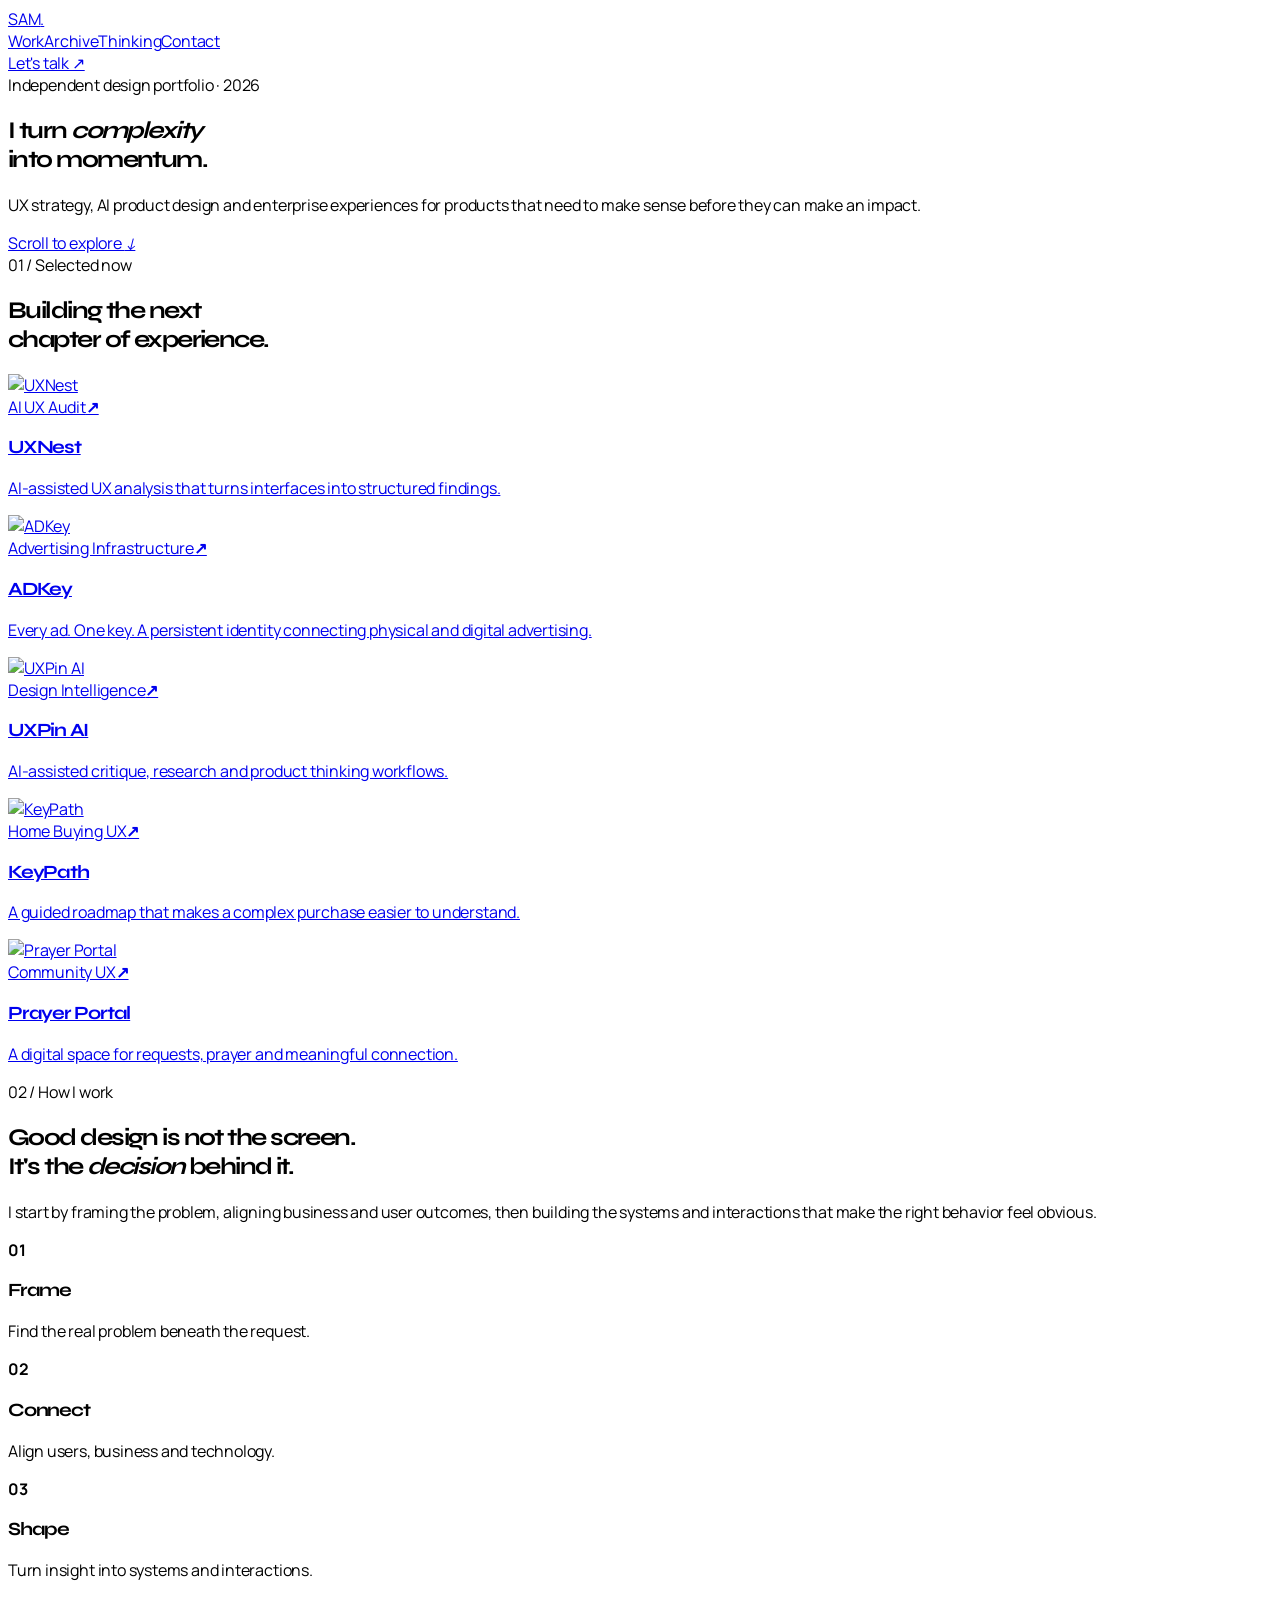
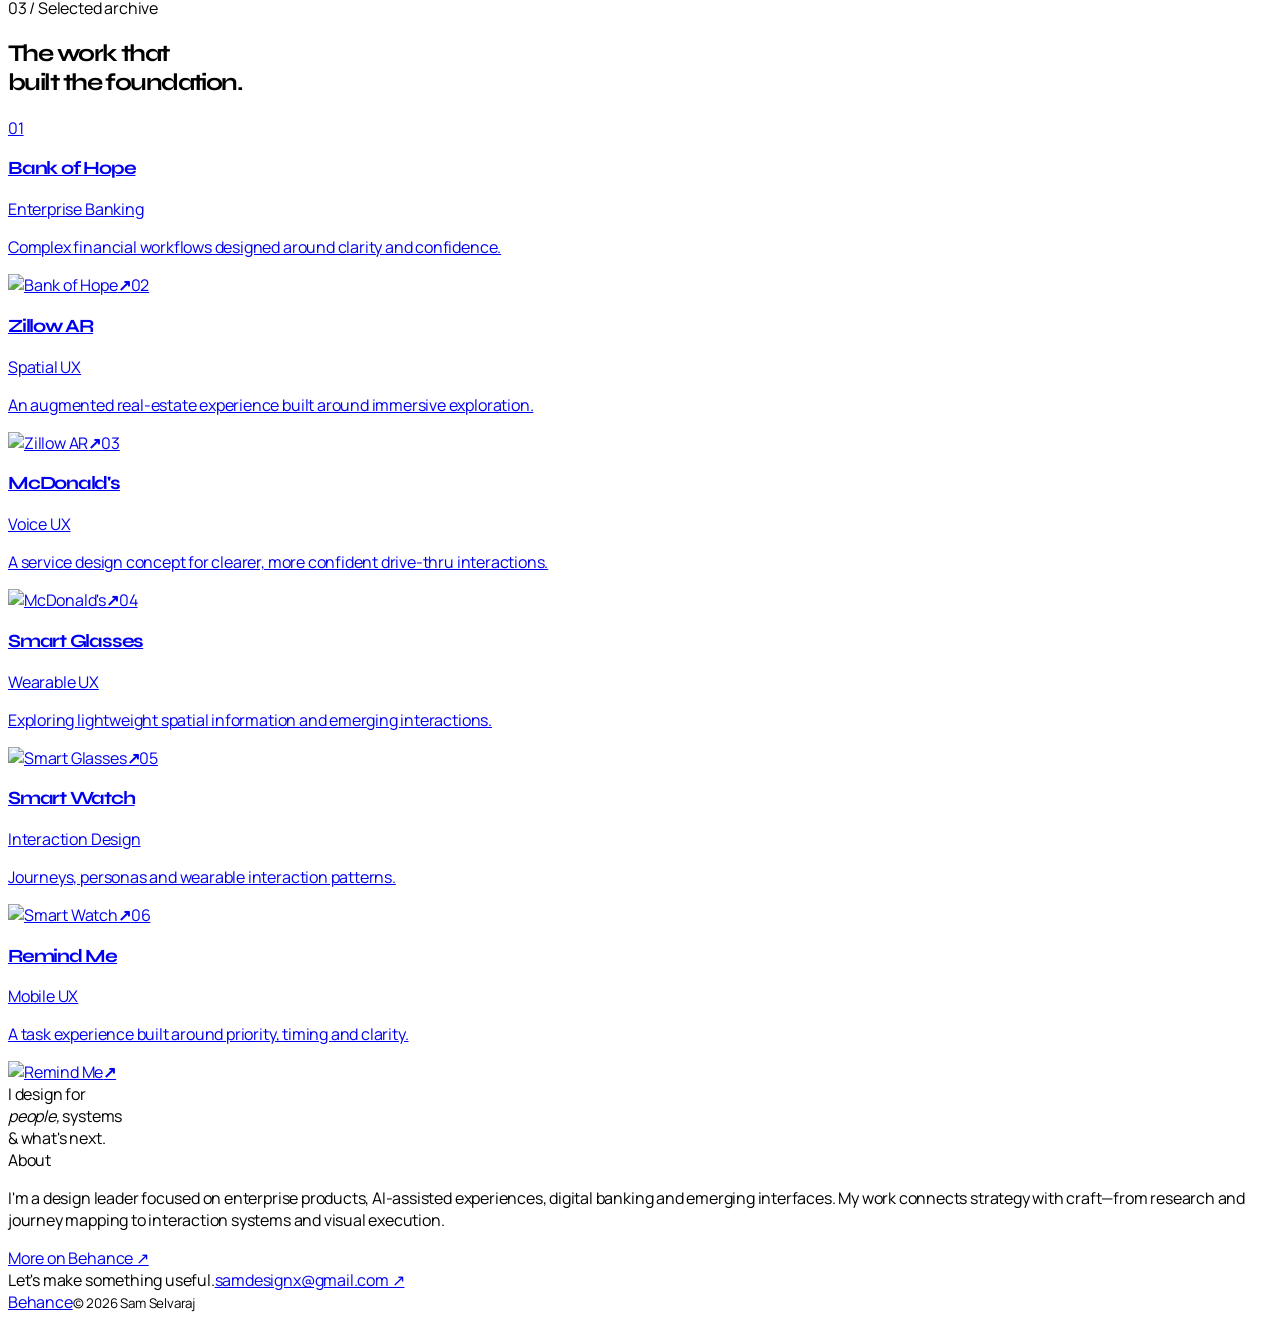
==== index.html @ 1f82f7e0 "Replace homepage with editorial portfolio template" ====
<!doctype html><html lang="en"><head><meta charset="utf-8"><meta name="viewport" content="width=device-width,initial-scale=1"><meta name="description" content="Sam Selvaraj — UX Strategy, Product Design and AI Innovation."><title>Sam Selvaraj — Product Design & UX Strategy</title><link rel="stylesheet" href="style.css"></head><body><div class="grain"></div><nav><a class="brand" href="#">SAM<span>.</span></a><div class="navlinks"><a href="#work">Work</a><a href="#archive">Archive</a><a href="#thinking">Thinking</a><a href="#contact">Contact</a></div><a class="nav-cta" href="#contact">Let's talk ↗</a></nav><main><section class="intro"><div class="eyebrow">Independent design portfolio · 2026</div><h1>I turn <em>complexity</em><br>into <span>momentum.</span></h1><div class="intro-bottom"><p>UX strategy, AI product design and enterprise experiences for products that need to make sense before they can make an impact.</p><a href="#work" class="scroll">Scroll to explore <i>↓</i></a></div></section><section id="work" class="now"><div class="section-head"><span>01 / Selected now</span><h2>Building the next<br>chapter of experience.</h2></div><div class="stories featured-stories"><a class="story wide" href="pages/uxnest.html"><div class="story-img"><img src="https://raw.githubusercontent.com/samdesignx-admin/Redline/main/public/images/hero.jpg" alt="UXNest"></div><div class="story-meta"><span>AI UX Audit</span><b>↗</b></div><h3>UXNest</h3><p>AI-assisted UX analysis that turns interfaces into structured findings.</p></a><a class="story wide" href="pages/adkey.html"><div class="story-img"><img src="https://raw.githubusercontent.com/samdesignx-admin/adkey/main/public/og-image.png" alt="ADKey"></div><div class="story-meta"><span>Advertising Infrastructure</span><b>↗</b></div><h3>ADKey</h3><p>Every ad. One key. A persistent identity connecting physical and digital advertising.</p></a></div><div class="stories compact-stories"><a class="story half" href="pages/uxpin-ai.html"><div class="story-img"><img src="https://raw.githubusercontent.com/samdesignx-admin/Redline/main/public/images/feature-ai.jpg" alt="UXPin AI"></div><div class="story-meta"><span>Design Intelligence</span><b>↗</b></div><h3>UXPin AI</h3><p>AI-assisted critique, research and product thinking workflows.</p></a><a class="story half" href="pages/keypath.html"><div class="story-img"><img src="https://images.unsplash.com/photo-1560518883-ce09059eeffa?auto=format&fit=crop&w=1400&q=85" alt="KeyPath"></div><div class="story-meta"><span>Home Buying UX</span><b>↗</b></div><h3>KeyPath</h3><p>A guided roadmap that makes a complex purchase easier to understand.</p></a><a class="story half" href="pages/prayer-portal.html"><div class="story-img"><img src="https://d2xsxph8kpxj0f.cloudfront.net/310519663496610045/3KcVuo2nw7dyGZKucLYnvw/prayer-hero-X88VcYGu3HkmFQqwJaSjfb.webp" alt="Prayer Portal"></div><div class="story-meta"><span>Community UX</span><b>↗</b></div><h3>Prayer Portal</h3><p>A digital space for requests, prayer and meaningful connection.</p></a></div></section><section id="thinking" class="manifesto"><span>02 / How I work</span><div><h2>Good design is not the screen.<br>It's the <em>decision</em> behind it.</h2><p>I start by framing the problem, aligning business and user outcomes, then building the systems and interactions that make the right behavior feel obvious.</p><div class="steps"><div><b>01</b><h3>Frame</h3><p>Find the real problem beneath the request.</p></div><div><b>02</b><h3>Connect</h3><p>Align users, business and technology.</p></div><div><b>03</b><h3>Shape</h3><p>Turn insight into systems and interactions.</p></div></div></div></section><section id="archive" class="archive"><div class="section-head"><span>03 / Selected archive</span><h2>The work that<br>built the foundation.</h2></div><div class="archive-list"><a class="archive-row" href="pages/banking.html"><span class="archive-num">01</span><div class="archive-title"><h3>Bank of Hope</h3><span>Enterprise Banking</span></div><p>Complex financial workflows designed around clarity and confidence.</p><img src="https://globalinggroup.com/img/mobile-banking-app.png" alt="Bank of Hope"><b>↗</b></a><a class="archive-row" href="pages/zillow.html"><span class="archive-num">02</span><div class="archive-title"><h3>Zillow AR</h3><span>Spatial UX</span></div><p>An augmented real-estate experience built around immersive exploration.</p><img src="https://wp-tid.zillowstatic.com/52/Blog-feature-copy-8-b69f05.png" alt="Zillow AR"><b>↗</b></a><a class="archive-row" href="pages/mcd.html"><span class="archive-num">03</span><div class="archive-title"><h3>McDonald's</h3><span>Voice UX</span></div><p>A service design concept for clearer, more confident drive-thru interactions.</p><img src="https://miro.medium.com/v2/resize:fit:700/1%2Ah9W7tt3-kB4OTTkQQzRuvA.png" alt="McDonald's"><b>↗</b></a><a class="archive-row" href="pages/glasses.html"><span class="archive-num">04</span><div class="archive-title"><h3>Smart Glasses</h3><span>Wearable UX</span></div><p>Exploring lightweight spatial information and emerging interactions.</p><img src="https://www.eettaiwan.com/wp-content/uploads/sites/5/2022/08/CEVA_AR_Glasses.jpg?w=1024" alt="Smart Glasses"><b>↗</b></a><a class="archive-row" href="pages/watch.html"><span class="archive-num">05</span><div class="archive-title"><h3>Smart Watch</h3><span>Interaction Design</span></div><p>Journeys, personas and wearable interaction patterns.</p><img src="https://cdn.dribbble.com/userupload/11048402/file/original-7727bcd26ab75e740676f7dddaf68803.jpg?resize=2048x1588" alt="Smart Watch"><b>↗</b></a><a class="archive-row" href="pages/remind.html"><span class="archive-num">06</span><div class="archive-title"><h3>Remind Me</h3><span>Mobile UX</span></div><p>A task experience built around priority, timing and clarity.</p><img src="https://cdn.dribbble.com/users/473527/screenshots/14588131/media/b0e4a0135df8688025a2536c21e48b5f.png" alt="Remind Me"><b>↗</b></a></div></section><section class="about"><div class="about-big">I design for<br><em>people,</em> systems<br>& what's next.</div><div><span>About</span><p>I'm a design leader focused on enterprise products, AI-assisted experiences, digital banking and emerging interfaces. My work connects strategy with craft—from research and journey mapping to interaction systems and visual execution.</p><a href="https://www.behance.net/ssamcbe" target="_blank">More on Behance ↗</a></div></section></main><footer id="contact"><span>Let's make something useful.</span><a href="mailto:samdesignx@gmail.com">samdesignx@gmail.com ↗</a><div><a href="https://www.behance.net/ssamcbe" target="_blank">Behance</a><small>© 2026 Sam Selvaraj</small></div></footer></body></html>
---- style.css ----
@import url('https://fonts.googleapis.com/css2?family=DM+Mono:wght@400;500&family=Manrope:wght@400;500;600;700;800&family=Syne:wght@500;600;700;800&display=swap');500;600;700;800;900&family=Space+Grotesk:wght@400;500;600;700&display=swap');:root{--ink:#101010;--paper:#f6f2ea;--orange:#ff5a1f;--orange2:#ff7b3d;--muted:#69655f;--black:#0b0b0b;--max:1220px}*{box-sizing:border-box}html{scroll-behavior:smooth}body{margin:0;background:var(--paper);color:var(--ink);font-family:"Manrope",sans-serif}a{color:inherit;text-decoration:none}.wrap{max-width:var(--max);margin:auto;padding:0 30px}nav{height:82px;display:flex;align-items:center;border-bottom:1px solid var(--ink);background:rgba(246,242,234,.92);backdrop-filter:blur(12px);position:sticky;top:0;z-index:50}.nav{display:flex;justify-content:space-between;align-items:center;width:100%}.logo{font-family:"Syne",sans-serif;font-size:25px;font-weight:900;letter-spacing:-.08em}.logo i{font-style:normal;color:var(--orange)}.links{display:flex;gap:24px;font-size:12px;font-weight:800;text-transform:uppercase;letter-spacing:.08em}.links a:hover{color:var(--orange)}.hero{padding:105px 0 90px;position:relative;overflow:hidden}.hero:after{content:"";position:absolute;width:430px;height:430px;background:var(--orange);border-radius:50%;right:-190px;top:70px;opacity:.9;z-index:-1}.kicker{font:800 12px "Syne",sans-serif;text-transform:uppercase;letter-spacing:.18em;color:var(--orange);margin-bottom:20px}h1,h2,h3{font-family:"Syne",sans-serif;letter-spacing:-.055em;line-height:.95;margin:0}h1{font-size:clamp(64px,10vw,132px);font-weight:900;max-width:1120px}.hero h1 span{color:var(--orange)}.lead{font-size:21px;line-height:1.45;max-width:780px;margin:32px 0;color:#45413c}.buttons{display:flex;gap:12px;flex-wrap:wrap}.btn{display:inline-block;border:1.5px solid var(--ink);padding:14px 19px;font-weight:800;font-size:12px;text-transform:uppercase;letter-spacing:.06em}.btn.primary{background:var(--ink);color:#fff}.btn.orange{background:var(--orange);border-color:var(--orange)}.marquee{border-block:1px solid var(--ink);overflow:hidden;white-space:nowrap;background:var(--orange);font:900 18px "Syne",sans-serif;text-transform:uppercase;padding:12px 0}.marquee span{display:inline-block;margin-right:48px}section{padding:100px 0;border-bottom:1px solid var(--ink)}.featured{background:#fffaf5}.section-title{display:grid;grid-template-columns:1fr 1fr;gap:60px;margin-bottom:54px}.section-title h2{font-size:clamp(46px,6vw,78px)}.section-title p{color:var(--muted);font-size:17px;line-height:1.6;margin:0}.project-grid{display:grid;grid-template-columns:repeat(2,minmax(0,1fr));gap:20px}.project-card{background:var(--black);color:#fff;overflow:hidden;min-height:540px;display:flex;flex-direction:column;transition:transform .25s ease,box-shadow .25s ease}.project-card:hover{transform:translateY(-5px);box-shadow:0 25px 55px #0003}.project-image{height:300px;background:#1d1d1d;overflow:hidden}.project-image img{width:100%;height:100%;object-fit:cover;display:block;transition:transform .5s ease}.project-card:hover img{transform:scale(1.04)}.project-copy{padding:28px;display:flex;flex:1;flex-direction:column}.tag{color:var(--orange2);font:800 11px "Syne",sans-serif;text-transform:uppercase;letter-spacing:.14em}.project-card h3{font-size:38px;margin:12px 0}.project-card p{color:#bcbcbc;line-height:1.55;margin:0 0 22px}.project-link{margin-top:auto;color:var(--orange);font:800 12px "Syne",sans-serif;text-transform:uppercase;letter-spacing:.08em}.strategy{background:var(--black);color:#fff}.strategy .section-title p{color:#aaa}.principles{display:grid;grid-template-columns:repeat(3,1fr);gap:1px;background:#343434}.principle{background:var(--black);padding:35px;border:1px solid #292929}.num{font:900 42px "Syne",sans-serif;color:var(--orange)}.principle h3{font-size:27px;margin:22px 0 10px}.principle p{color:#aaa;line-height:1.6}.about-grid{display:grid;grid-template-columns:1fr 1fr;gap:80px}.about-grid h2{font-size:clamp(45px,6vw,80px)}.about-grid p{font-size:18px;line-height:1.65;color:#555}.exp{display:grid;grid-template-columns:160px 1fr;gap:35px;border-top:1px solid var(--ink);padding:25px 0}.exp strong{font:800 13px "Syne",sans-serif;color:var(--orange);text-transform:uppercase}.exp h3{font-size:28px}.exp p{color:var(--muted);margin:7px 0 0}footer{background:var(--orange);padding:55px 0}.footergrid{display:flex;justify-content:space-between;gap:30px;align-items:end}.footergrid h2{font-size:60px}.footergrid p{margin:0;font-weight:700}@media(max-width:850px){.links{display:none}.hero{padding-top:70px}.hero:after{right:-240px}.section-title,.about-grid{grid-template-columns:1fr}.project-grid,.principles{grid-template-columns:1fr}.project-card{min-height:0}.project-image{height:240px}.footergrid{display:block}.footergrid h2{font-size:45px}.exp{grid-template-columns:1fr;gap:5px}}
.adkey-card{border-top:6px solid #ffe600}.adkey-visual{background:#0b0b0b;position:relative;display:flex;align-items:center;justify-content:center}.adkey-key{display:inline-block;background:#ffe600;color:#000;padding:16px 22px;border-radius:14px;font-family:"Syne",sans-serif,sans-serif;font-weight:900;font-size:42px;letter-spacing:2px}.adkey-qr{position:absolute;right:26px;bottom:22px;width:72px;height:72px;background:#fff;color:#000;border-radius:10px;display:grid;place-items:center;font-size:42px;font-weight:900}.case-hero h1 span{background:#ffe600;color:#000;padding:0 10px}.case-visual .adkey-key{margin:10px 0 18px;font-size:34px}
.case-gallery{display:grid;grid-template-columns:1fr 1fr;gap:18px;margin:42px 0 60px}.shot{min-height:330px;border:1px solid #ddd;border-radius:16px;overflow:hidden;background:#fff}.mock-adkey{background:#f5f5f2}.shot-top{height:62px;padding:18px 20px;display:flex;justify-content:space-between;align-items:center;border-bottom:1px solid #ddd;font:700 13px Arial}.shot-top b{font-size:22px;font-family:"Manrope",sans-serif}.shot-top b span{background:#ffe600;padding:2px 5px}.shot-body{padding:24px;display:grid;grid-template-columns:1fr 1.3fr;gap:16px}.shot-stat{background:#111;color:#fff;border-radius:14px;padding:20px}.shot-stat small{display:block;color:#aaa;text-transform:uppercase;font-size:10px;letter-spacing:1px}.shot-stat strong{display:block;margin-top:18px;background:#ffe600;color:#000;padding:10px;border-radius:8px;font-size:25px;letter-spacing:2px}.shot-chart{background:linear-gradient(160deg,#fff 0%,#fff 42%,#ffe600 43%,#ffe600 48%,#fff 49%);border:1px solid #e5e5e5;border-radius:14px}.shot-list{grid-column:1/-1;display:grid;gap:9px}.shot-list i{height:12px;background:#ddd;border-radius:9px}.mock-public{padding:28px}.public-banner{height:120px;background:#111;border-radius:12px;position:relative}.public-banner:after{content:"7KX92P";position:absolute;right:18px;bottom:16px;background:#ffe600;padding:9px 12px;border-radius:7px;font-weight:900;letter-spacing:2px}.mock-public h4{font:800 28px "Syne",sans-serif;margin:24px 0 8px}.mock-public p{font-size:15px;color:#666}.public-code{margin-top:28px;border:2px solid #111;border-radius:10px;padding:13px 15px;font-weight:900;letter-spacing:2px;display:flex;justify-content:space-between}.public-code span{font-size:24px}@media(max-width:850px){.case-gallery{grid-template-columns:1fr}.shot{min-height:300px}}
.project-gallery{margin:42px 0 60px}.project-gallery figure{margin:0;background:#111;overflow:hidden;border-radius:14px;border:1px solid #ddd}.project-gallery img{display:block;width:100%;height:100%;object-fit:cover}.project-gallery figure:first-child{grid-column:1/-1;height:430px}.project-gallery figure:not(:first-child){height:280px}@media(max-width:850px){.project-gallery figure:first-child,.project-gallery figure:not(:first-child){height:260px}}
/* Portfolio typography refresh */
:root{--display-font:"Syne",sans-serif;--body-font:"Manrope",sans-serif;--mono-font:"DM Mono",monospace}body{font-family:var(--body-font);letter-spacing:-.012em}h1,h2,h3{font-family:var(--display-font);letter-spacing:-.065em;font-weight:700}.logo{font-family:var(--display-font);letter-spacing:-.11em}.kicker,.tag,.project-link,.exp strong,.btn,.links,.chip,.back{font-family:var(--mono-font);letter-spacing:.09em}.hero h1{font-weight:800;letter-spacing:-.075em}.section-title h2,.about-grid h2{letter-spacing:-.07em}.project-card h3{letter-spacing:-.06em}.lead{font-weight:500;letter-spacing:-.025em}.case-content h2,.case-content h3{font-family:var(--display-font)}.marquee{font-family:var(--display-font);letter-spacing:-.02em}
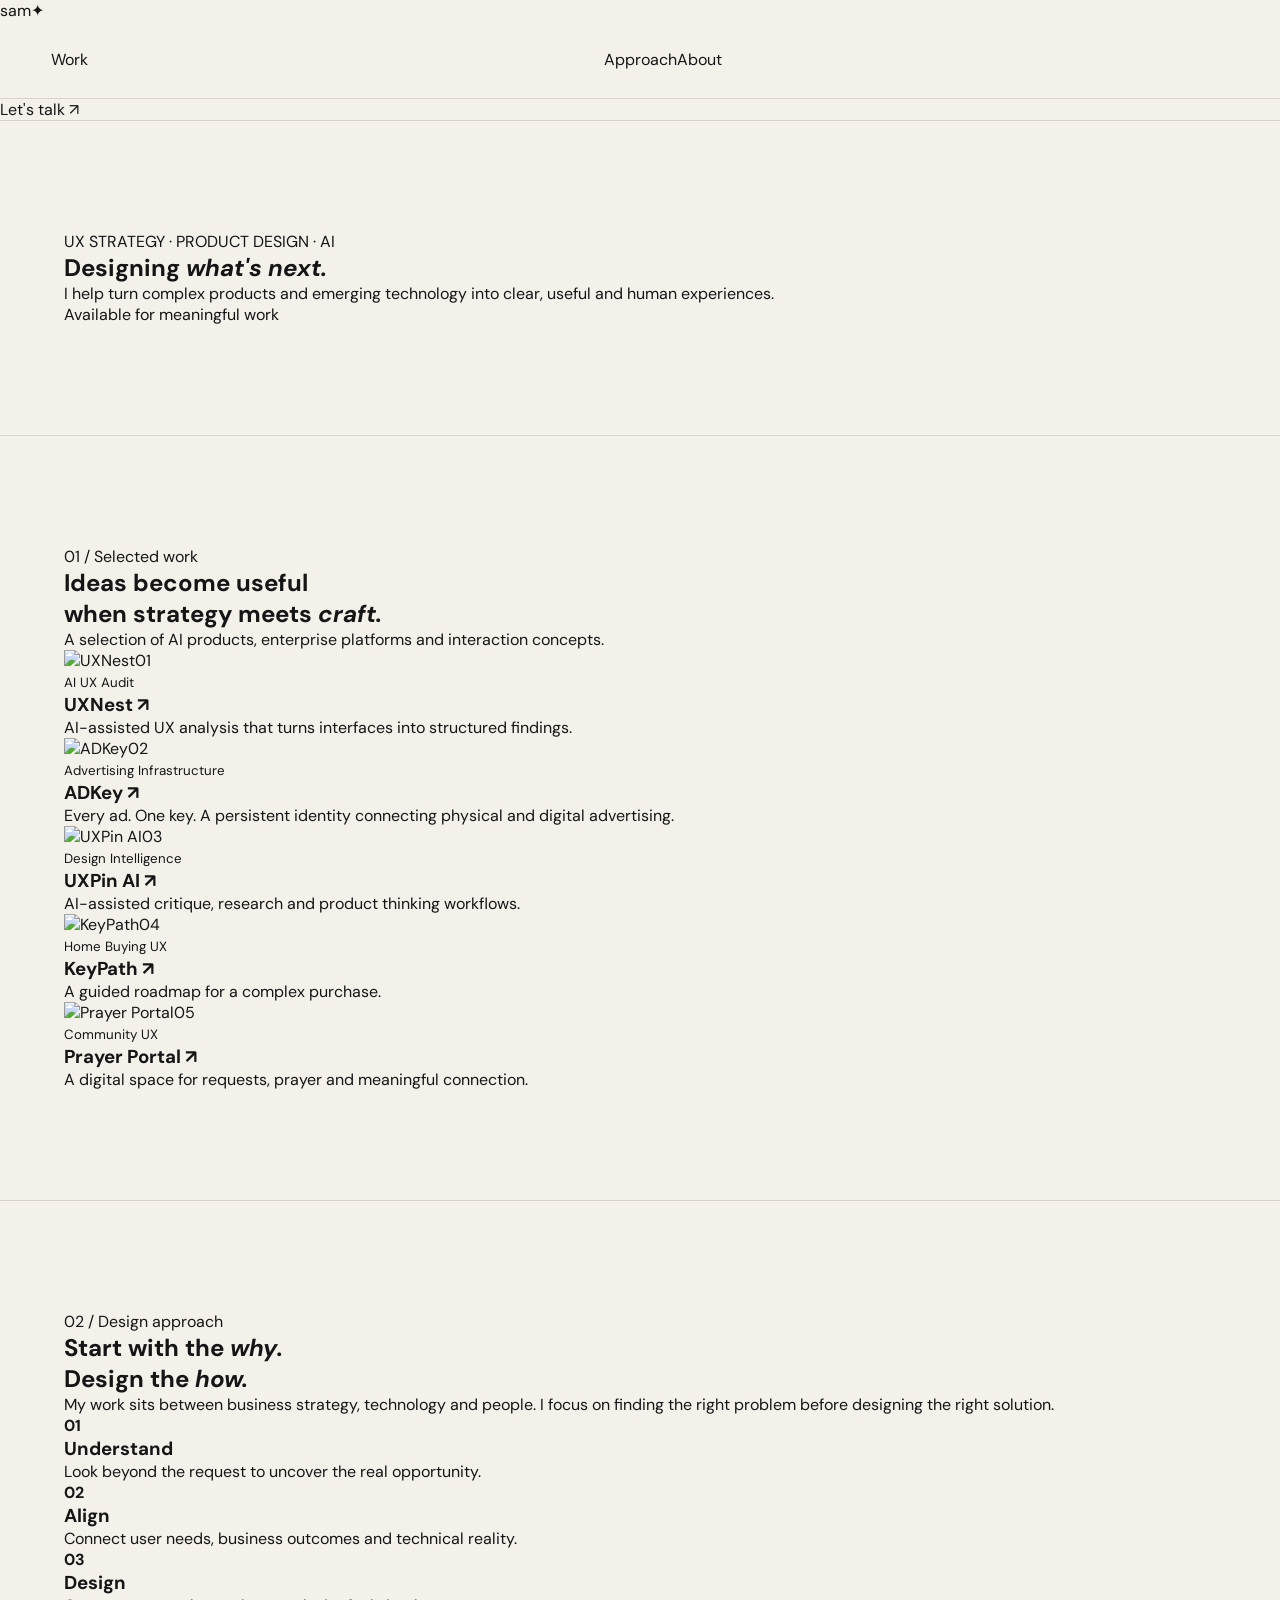
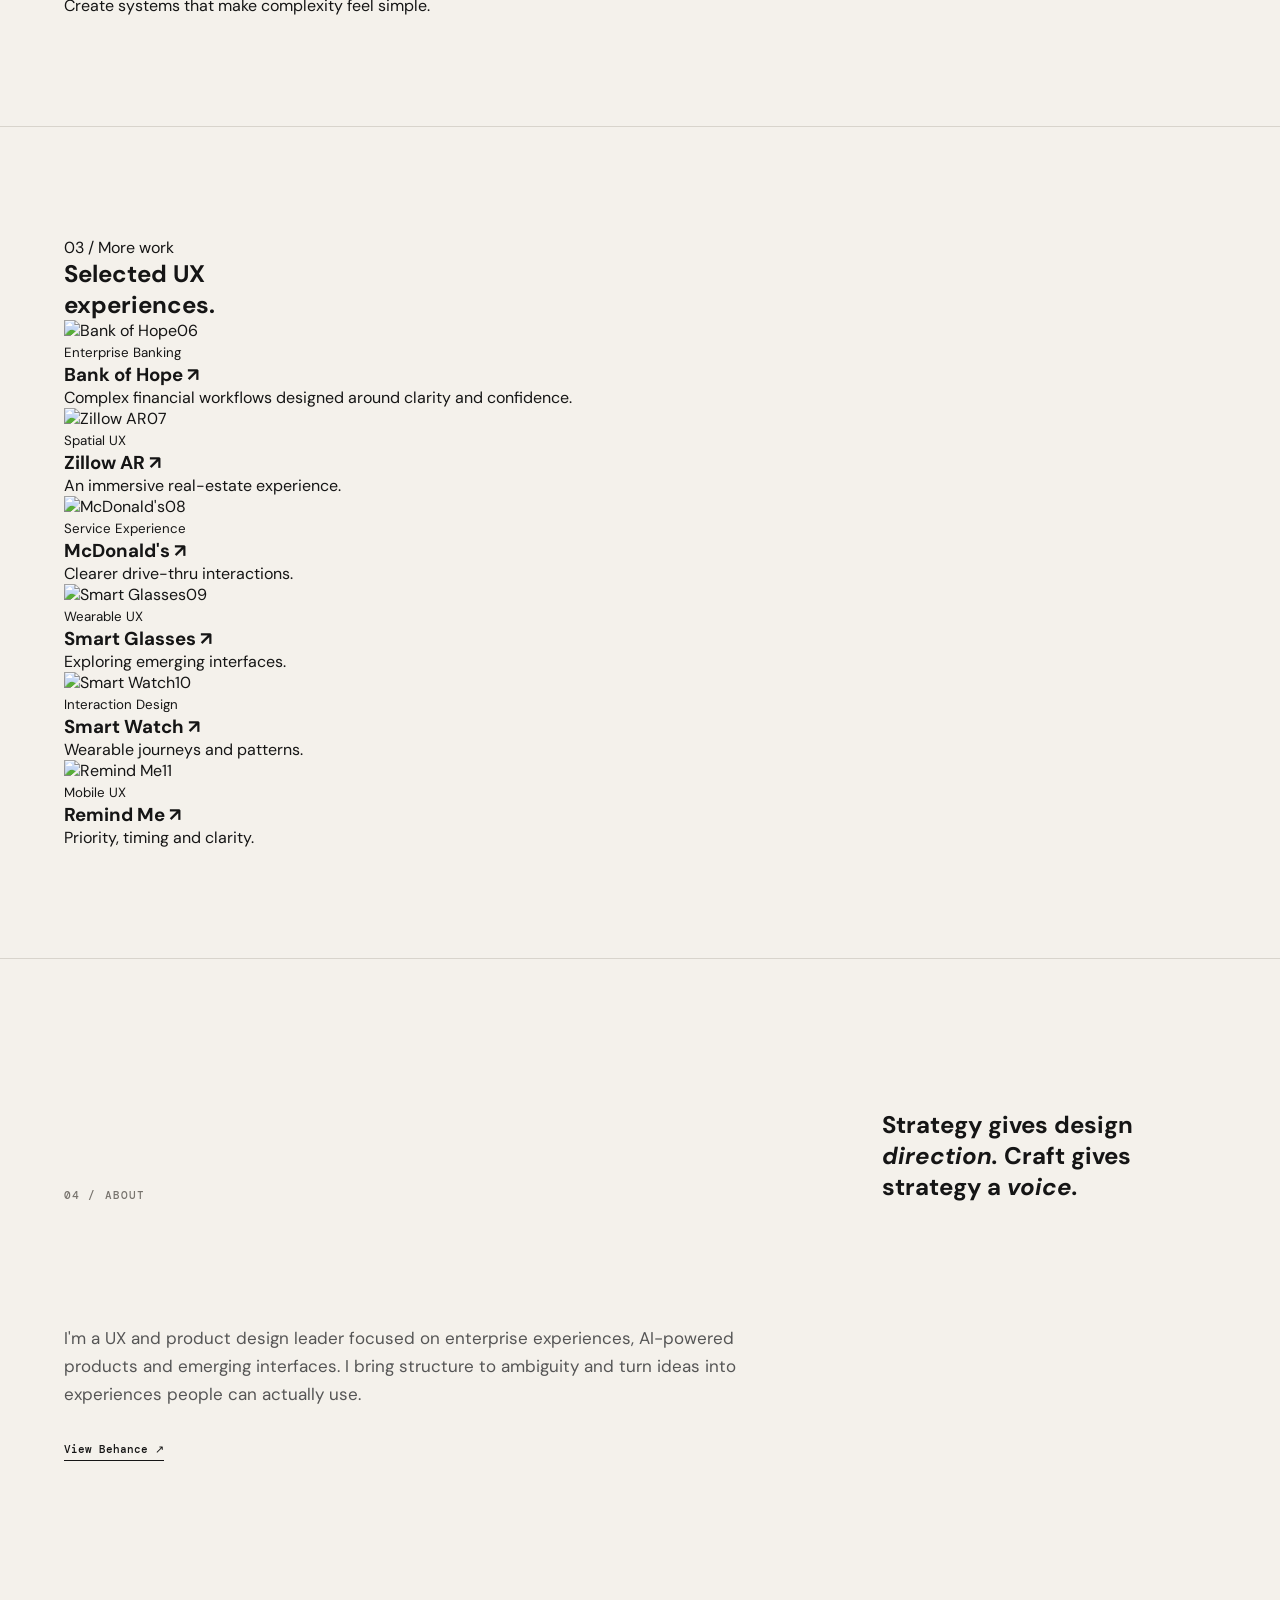
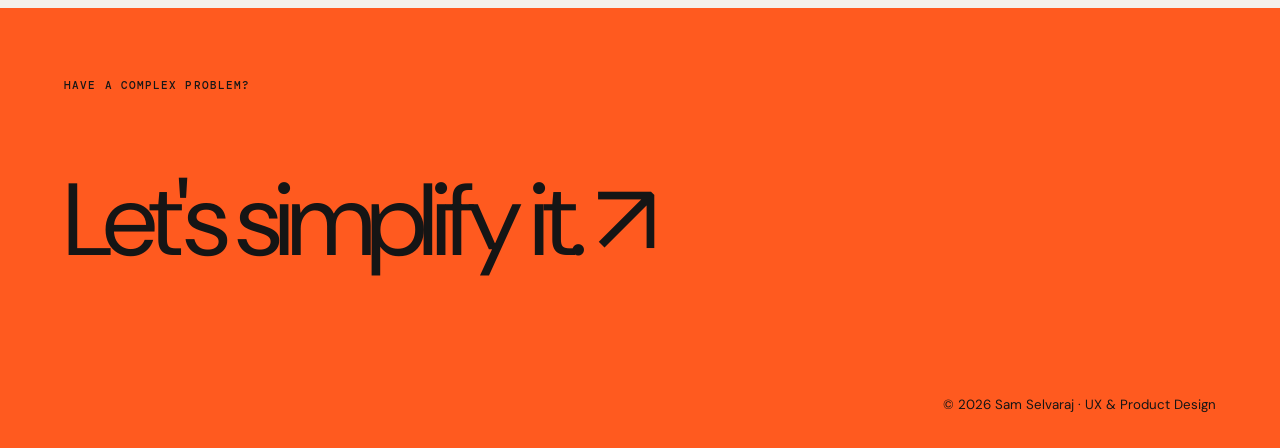
==== commit bd1c7f12: "Try alternative bold portfolio theme with strong featured work" ====
--- a/index.html
+++ b/index.html
@@ -1 +1 @@
-<!doctype html><html lang="en"><head><meta charset="utf-8"><meta name="viewport" content="width=device-width,initial-scale=1"><meta name="description" content="Sam Selvaraj — UX Strategy, Product Design and AI Innovation."><title>Sam Selvaraj — Product Design & UX Strategy</title><link rel="stylesheet" href="style.css"></head><body><div class="grain"></div><nav><a class="brand" href="#">SAM<span>.</span></a><div class="navlinks"><a href="#work">Work</a><a href="#archive">Archive</a><a href="#thinking">Thinking</a><a href="#contact">Contact</a></div><a class="nav-cta" href="#contact">Let's talk ↗</a></nav><main><section class="intro"><div class="eyebrow">Independent design portfolio · 2026</div><h1>I turn <em>complexity</em><br>into <span>momentum.</span></h1><div class="intro-bottom"><p>UX strategy, AI product design and enterprise experiences for products that need to make sense before they can make an impact.</p><a href="#work" class="scroll">Scroll to explore <i>↓</i></a></div></section><section id="work" class="now"><div class="section-head"><span>01 / Selected now</span><h2>Building the next<br>chapter of experience.</h2></div><div class="stories featured-stories"><a class="story wide" href="pages/uxnest.html"><div class="story-img"><img src="https://raw.githubusercontent.com/samdesignx-admin/Redline/main/public/images/hero.jpg" alt="UXNest"></div><div class="story-meta"><span>AI UX Audit</span><b>↗</b></div><h3>UXNest</h3><p>AI-assisted UX analysis that turns interfaces into structured findings.</p></a><a class="story wide" href="pages/adkey.html"><div class="story-img"><img src="https://raw.githubusercontent.com/samdesignx-admin/adkey/main/public/og-image.png" alt="ADKey"></div><div class="story-meta"><span>Advertising Infrastructure</span><b>↗</b></div><h3>ADKey</h3><p>Every ad. One key. A persistent identity connecting physical and digital advertising.</p></a></div><div class="stories compact-stories"><a class="story half" href="pages/uxpin-ai.html"><div class="story-img"><img src="https://raw.githubusercontent.com/samdesignx-admin/Redline/main/public/images/feature-ai.jpg" alt="UXPin AI"></div><div class="story-meta"><span>Design Intelligence</span><b>↗</b></div><h3>UXPin AI</h3><p>AI-assisted critique, research and product thinking workflows.</p></a><a class="story half" href="pages/keypath.html"><div class="story-img"><img src="https://images.unsplash.com/photo-1560518883-ce09059eeffa?auto=format&fit=crop&w=1400&q=85" alt="KeyPath"></div><div class="story-meta"><span>Home Buying UX</span><b>↗</b></div><h3>KeyPath</h3><p>A guided roadmap that makes a complex purchase easier to understand.</p></a><a class="story half" href="pages/prayer-portal.html"><div class="story-img"><img src="https://d2xsxph8kpxj0f.cloudfront.net/310519663496610045/3KcVuo2nw7dyGZKucLYnvw/prayer-hero-X88VcYGu3HkmFQqwJaSjfb.webp" alt="Prayer Portal"></div><div class="story-meta"><span>Community UX</span><b>↗</b></div><h3>Prayer Portal</h3><p>A digital space for requests, prayer and meaningful connection.</p></a></div></section><section id="thinking" class="manifesto"><span>02 / How I work</span><div><h2>Good design is not the screen.<br>It's the <em>decision</em> behind it.</h2><p>I start by framing the problem, aligning business and user outcomes, then building the systems and interactions that make the right behavior feel obvious.</p><div class="steps"><div><b>01</b><h3>Frame</h3><p>Find the real problem beneath the request.</p></div><div><b>02</b><h3>Connect</h3><p>Align users, business and technology.</p></div><div><b>03</b><h3>Shape</h3><p>Turn insight into systems and interactions.</p></div></div></div></section><section id="archive" class="archive"><div class="section-head"><span>03 / Selected archive</span><h2>The work that<br>built the foundation.</h2></div><div class="archive-list"><a class="archive-row" href="pages/banking.html"><span class="archive-num">01</span><div class="archive-title"><h3>Bank of Hope</h3><span>Enterprise Banking</span></div><p>Complex financial workflows designed around clarity and confidence.</p><img src="https://globalinggroup.com/img/mobile-banking-app.png" alt="Bank of Hope"><b>↗</b></a><a class="archive-row" href="pages/zillow.html"><span class="archive-num">02</span><div class="archive-title"><h3>Zillow AR</h3><span>Spatial UX</span></div><p>An augmented real-estate experience built around immersive exploration.</p><img src="https://wp-tid.zillowstatic.com/52/Blog-feature-copy-8-b69f05.png" alt="Zillow AR"><b>↗</b></a><a class="archive-row" href="pages/mcd.html"><span class="archive-num">03</span><div class="archive-title"><h3>McDonald's</h3><span>Voice UX</span></div><p>A service design concept for clearer, more confident drive-thru interactions.</p><img src="https://miro.medium.com/v2/resize:fit:700/1%2Ah9W7tt3-kB4OTTkQQzRuvA.png" alt="McDonald's"><b>↗</b></a><a class="archive-row" href="pages/glasses.html"><span class="archive-num">04</span><div class="archive-title"><h3>Smart Glasses</h3><span>Wearable UX</span></div><p>Exploring lightweight spatial information and emerging interactions.</p><img src="https://www.eettaiwan.com/wp-content/uploads/sites/5/2022/08/CEVA_AR_Glasses.jpg?w=1024" alt="Smart Glasses"><b>↗</b></a><a class="archive-row" href="pages/watch.html"><span class="archive-num">05</span><div class="archive-title"><h3>Smart Watch</h3><span>Interaction Design</span></div><p>Journeys, personas and wearable interaction patterns.</p><img src="https://cdn.dribbble.com/userupload/11048402/file/original-7727bcd26ab75e740676f7dddaf68803.jpg?resize=2048x1588" alt="Smart Watch"><b>↗</b></a><a class="archive-row" href="pages/remind.html"><span class="archive-num">06</span><div class="archive-title"><h3>Remind Me</h3><span>Mobile UX</span></div><p>A task experience built around priority, timing and clarity.</p><img src="https://cdn.dribbble.com/users/473527/screenshots/14588131/media/b0e4a0135df8688025a2536c21e48b5f.png" alt="Remind Me"><b>↗</b></a></div></section><section class="about"><div class="about-big">I design for<br><em>people,</em> systems<br>& what's next.</div><div><span>About</span><p>I'm a design leader focused on enterprise products, AI-assisted experiences, digital banking and emerging interfaces. My work connects strategy with craft—from research and journey mapping to interaction systems and visual execution.</p><a href="https://www.behance.net/ssamcbe" target="_blank">More on Behance ↗</a></div></section></main><footer id="contact"><span>Let's make something useful.</span><a href="mailto:samdesignx@gmail.com">samdesignx@gmail.com ↗</a><div><a href="https://www.behance.net/ssamcbe" target="_blank">Behance</a><small>© 2026 Sam Selvaraj</small></div></footer></body></html>+<!doctype html><html lang="en"><head><meta charset="utf-8"><meta name="viewport" content="width=device-width,initial-scale=1"><title>Sam Selvaraj — UX & Product Design</title><meta name="description" content="UX strategy, product design and AI innovation by Sam Selvaraj."><link rel="stylesheet" href="style.css"></head><body><header><a class="logo" href="#">sam<span>✦</span></a><nav><a href="#work">Work</a><a href="#approach">Approach</a><a href="#about">About</a></nav><a class="contact" href="#contact">Let's talk ↗</a></header><main><section class="hero"><div class="hero-label">UX STRATEGY · PRODUCT DESIGN · AI</div><h1>Designing <em>what's next.</em></h1><div class="hero-bottom"><p>I help turn complex products and emerging technology into clear, useful and human experiences.</p><div class="availability"><i></i> Available for meaningful work</div></div></section><section id="work" class="work"><div class="section-intro"><span>01 / Selected work</span><div><h2>Ideas become useful<br>when strategy meets <em>craft.</em></h2><p>A selection of AI products, enterprise platforms and interaction concepts.</p></div></div><div class="featured"><a class="project-card hero-card" href="pages/uxnest.html"><div class="thumb"><img src="https://raw.githubusercontent.com/samdesignx-admin/Redline/main/public/images/hero.jpg" alt="UXNest"><span>01</span></div><div class="card-copy"><small>AI UX Audit</small><h3>UXNest <b>↗</b></h3><p>AI-assisted UX analysis that turns interfaces into structured findings.</p></div></a><a class="project-card " href="pages/adkey.html"><div class="thumb"><img src="https://raw.githubusercontent.com/samdesignx-admin/adkey/main/public/og-image.png" alt="ADKey"><span>02</span></div><div class="card-copy"><small>Advertising Infrastructure</small><h3>ADKey <b>↗</b></h3><p>Every ad. One key. A persistent identity connecting physical and digital advertising.</p></div></a></div><div class="grid"><a class="project-card " href="pages/uxpin-ai.html"><div class="thumb"><img src="https://raw.githubusercontent.com/samdesignx-admin/Redline/main/public/images/feature-ai.jpg" alt="UXPin AI"><span>03</span></div><div class="card-copy"><small>Design Intelligence</small><h3>UXPin AI <b>↗</b></h3><p>AI-assisted critique, research and product thinking workflows.</p></div></a><a class="project-card " href="pages/keypath.html"><div class="thumb"><img src="https://images.unsplash.com/photo-1560518883-ce09059eeffa?auto=format&fit=crop&w=1400&q=85" alt="KeyPath"><span>04</span></div><div class="card-copy"><small>Home Buying UX</small><h3>KeyPath <b>↗</b></h3><p>A guided roadmap for a complex purchase.</p></div></a><a class="project-card " href="pages/prayer-portal.html"><div class="thumb"><img src="https://d2xsxph8kpxj0f.cloudfront.net/310519663496610045/3KcVuo2nw7dyGZKucLYnvw/prayer-hero-X88VcYGu3HkmFQqwJaSjfb.webp" alt="Prayer Portal"><span>05</span></div><div class="card-copy"><small>Community UX</small><h3>Prayer Portal <b>↗</b></h3><p>A digital space for requests, prayer and meaningful connection.</p></div></a></div></section><section id="approach" class="approach"><div><span>02 / Design approach</span><h2>Start with the <em>why.</em><br>Design the <em>how.</em></h2></div><div class="approach-copy"><p>My work sits between business strategy, technology and people. I focus on finding the right problem before designing the right solution.</p><div class="principles"><div><b>01</b><h3>Understand</h3><p>Look beyond the request to uncover the real opportunity.</p></div><div><b>02</b><h3>Align</h3><p>Connect user needs, business outcomes and technical reality.</p></div><div><b>03</b><h3>Design</h3><p>Create systems that make complexity feel simple.</p></div></div></div></section><section class="archive"><div class="section-intro"><span>03 / More work</span><div><h2>Selected UX<br>experiences.</h2></div></div><div class="archive-grid"><a class="project-card " href="pages/banking.html"><div class="thumb"><img src="https://globalinggroup.com/img/mobile-banking-app.png" alt="Bank of Hope"><span>06</span></div><div class="card-copy"><small>Enterprise Banking</small><h3>Bank of Hope <b>↗</b></h3><p>Complex financial workflows designed around clarity and confidence.</p></div></a><a class="project-card " href="pages/zillow.html"><div class="thumb"><img src="https://wp-tid.zillowstatic.com/52/Blog-feature-copy-8-b69f05.png" alt="Zillow AR"><span>07</span></div><div class="card-copy"><small>Spatial UX</small><h3>Zillow AR <b>↗</b></h3><p>An immersive real-estate experience.</p></div></a><a class="project-card " href="pages/mcd.html"><div class="thumb"><img src="https://miro.medium.com/v2/resize:fit:700/1%2Ah9W7tt3-kB4OTTkQQzRuvA.png" alt="McDonald's"><span>08</span></div><div class="card-copy"><small>Service Experience</small><h3>McDonald's <b>↗</b></h3><p>Clearer drive-thru interactions.</p></div></a><a class="project-card " href="pages/glasses.html"><div class="thumb"><img src="https://www.eettaiwan.com/wp-content/uploads/sites/5/2022/08/CEVA_AR_Glasses.jpg?w=1024" alt="Smart Glasses"><span>09</span></div><div class="card-copy"><small>Wearable UX</small><h3>Smart Glasses <b>↗</b></h3><p>Exploring emerging interfaces.</p></div></a><a class="project-card " href="pages/watch.html"><div class="thumb"><img src="https://cdn.dribbble.com/userupload/11048402/file/original-7727bcd26ab75e740676f7dddaf68803.jpg?resize=2048x1588" alt="Smart Watch"><span>10</span></div><div class="card-copy"><small>Interaction Design</small><h3>Smart Watch <b>↗</b></h3><p>Wearable journeys and patterns.</p></div></a><a class="project-card " href="pages/remind.html"><div class="thumb"><img src="https://cdn.dribbble.com/users/473527/screenshots/14588131/media/b0e4a0135df8688025a2536c21e48b5f.png" alt="Remind Me"><span>11</span></div><div class="card-copy"><small>Mobile UX</small><h3>Remind Me <b>↗</b></h3><p>Priority, timing and clarity.</p></div></a></div></section><section id="about" class="about"><span>04 / About</span><h2>Strategy gives design<br><em>direction.</em> Craft gives<br>strategy a <em>voice.</em></h2><div><p>I'm a UX and product design leader focused on enterprise experiences, AI-powered products and emerging interfaces. I bring structure to ambiguity and turn ideas into experiences people can actually use.</p><a href="https://www.behance.net/ssamcbe" target="_blank">View Behance ↗</a></div></section></main><footer id="contact"><span>Have a complex problem?</span><a href="mailto:samdesignx@gmail.com">Let's simplify it. ↗</a><small>© 2026 Sam Selvaraj · UX & Product Design</small></footer></body></html>
--- a/style.css
+++ b/style.css
@@ -1,6 +1 @@
-@import url('https://fonts.googleapis.com/css2?family=DM+Mono:wght@400;500&family=Manrope:wght@400;500;600;700;800&family=Syne:wght@500;600;700;800&display=swap');500;600;700;800;900&family=Space+Grotesk:wght@400;500;600;700&display=swap');:root{--ink:#101010;--paper:#f6f2ea;--orange:#ff5a1f;--orange2:#ff7b3d;--muted:#69655f;--black:#0b0b0b;--max:1220px}*{box-sizing:border-box}html{scroll-behavior:smooth}body{margin:0;background:var(--paper);color:var(--ink);font-family:"Manrope",sans-serif}a{color:inherit;text-decoration:none}.wrap{max-width:var(--max);margin:auto;padding:0 30px}nav{height:82px;display:flex;align-items:center;border-bottom:1px solid var(--ink);background:rgba(246,242,234,.92);backdrop-filter:blur(12px);position:sticky;top:0;z-index:50}.nav{display:flex;justify-content:space-between;align-items:center;width:100%}.logo{font-family:"Syne",sans-serif;font-size:25px;font-weight:900;letter-spacing:-.08em}.logo i{font-style:normal;color:var(--orange)}.links{display:flex;gap:24px;font-size:12px;font-weight:800;text-transform:uppercase;letter-spacing:.08em}.links a:hover{color:var(--orange)}.hero{padding:105px 0 90px;position:relative;overflow:hidden}.hero:after{content:"";position:absolute;width:430px;height:430px;background:var(--orange);border-radius:50%;right:-190px;top:70px;opacity:.9;z-index:-1}.kicker{font:800 12px "Syne",sans-serif;text-transform:uppercase;letter-spacing:.18em;color:var(--orange);margin-bottom:20px}h1,h2,h3{font-family:"Syne",sans-serif;letter-spacing:-.055em;line-height:.95;margin:0}h1{font-size:clamp(64px,10vw,132px);font-weight:900;max-width:1120px}.hero h1 span{color:var(--orange)}.lead{font-size:21px;line-height:1.45;max-width:780px;margin:32px 0;color:#45413c}.buttons{display:flex;gap:12px;flex-wrap:wrap}.btn{display:inline-block;border:1.5px solid var(--ink);padding:14px 19px;font-weight:800;font-size:12px;text-transform:uppercase;letter-spacing:.06em}.btn.primary{background:var(--ink);color:#fff}.btn.orange{background:var(--orange);border-color:var(--orange)}.marquee{border-block:1px solid var(--ink);overflow:hidden;white-space:nowrap;background:var(--orange);font:900 18px "Syne",sans-serif;text-transform:uppercase;padding:12px 0}.marquee span{display:inline-block;margin-right:48px}section{padding:100px 0;border-bottom:1px solid var(--ink)}.featured{background:#fffaf5}.section-title{display:grid;grid-template-columns:1fr 1fr;gap:60px;margin-bottom:54px}.section-title h2{font-size:clamp(46px,6vw,78px)}.section-title p{color:var(--muted);font-size:17px;line-height:1.6;margin:0}.project-grid{display:grid;grid-template-columns:repeat(2,minmax(0,1fr));gap:20px}.project-card{background:var(--black);color:#fff;overflow:hidden;min-height:540px;display:flex;flex-direction:column;transition:transform .25s ease,box-shadow .25s ease}.project-card:hover{transform:translateY(-5px);box-shadow:0 25px 55px #0003}.project-image{height:300px;background:#1d1d1d;overflow:hidden}.project-image img{width:100%;height:100%;object-fit:cover;display:block;transition:transform .5s ease}.project-card:hover img{transform:scale(1.04)}.project-copy{padding:28px;display:flex;flex:1;flex-direction:column}.tag{color:var(--orange2);font:800 11px "Syne",sans-serif;text-transform:uppercase;letter-spacing:.14em}.project-card h3{font-size:38px;margin:12px 0}.project-card p{color:#bcbcbc;line-height:1.55;margin:0 0 22px}.project-link{margin-top:auto;color:var(--orange);font:800 12px "Syne",sans-serif;text-transform:uppercase;letter-spacing:.08em}.strategy{background:var(--black);color:#fff}.strategy .section-title p{color:#aaa}.principles{display:grid;grid-template-columns:repeat(3,1fr);gap:1px;background:#343434}.principle{background:var(--black);padding:35px;border:1px solid #292929}.num{font:900 42px "Syne",sans-serif;color:var(--orange)}.principle h3{font-size:27px;margin:22px 0 10px}.principle p{color:#aaa;line-height:1.6}.about-grid{display:grid;grid-template-columns:1fr 1fr;gap:80px}.about-grid h2{font-size:clamp(45px,6vw,80px)}.about-grid p{font-size:18px;line-height:1.65;color:#555}.exp{display:grid;grid-template-columns:160px 1fr;gap:35px;border-top:1px solid var(--ink);padding:25px 0}.exp strong{font:800 13px "Syne",sans-serif;color:var(--orange);text-transform:uppercase}.exp h3{font-size:28px}.exp p{color:var(--muted);margin:7px 0 0}footer{background:var(--orange);padding:55px 0}.footergrid{display:flex;justify-content:space-between;gap:30px;align-items:end}.footergrid h2{font-size:60px}.footergrid p{margin:0;font-weight:700}@media(max-width:850px){.links{display:none}.hero{padding-top:70px}.hero:after{right:-240px}.section-title,.about-grid{grid-template-columns:1fr}.project-grid,.principles{grid-template-columns:1fr}.project-card{min-height:0}.project-image{height:240px}.footergrid{display:block}.footergrid h2{font-size:45px}.exp{grid-template-columns:1fr;gap:5px}}
-.adkey-card{border-top:6px solid #ffe600}.adkey-visual{background:#0b0b0b;position:relative;display:flex;align-items:center;justify-content:center}.adkey-key{display:inline-block;background:#ffe600;color:#000;padding:16px 22px;border-radius:14px;font-family:"Syne",sans-serif,sans-serif;font-weight:900;font-size:42px;letter-spacing:2px}.adkey-qr{position:absolute;right:26px;bottom:22px;width:72px;height:72px;background:#fff;color:#000;border-radius:10px;display:grid;place-items:center;font-size:42px;font-weight:900}.case-hero h1 span{background:#ffe600;color:#000;padding:0 10px}.case-visual .adkey-key{margin:10px 0 18px;font-size:34px}
-.case-gallery{display:grid;grid-template-columns:1fr 1fr;gap:18px;margin:42px 0 60px}.shot{min-height:330px;border:1px solid #ddd;border-radius:16px;overflow:hidden;background:#fff}.mock-adkey{background:#f5f5f2}.shot-top{height:62px;padding:18px 20px;display:flex;justify-content:space-between;align-items:center;border-bottom:1px solid #ddd;font:700 13px Arial}.shot-top b{font-size:22px;font-family:"Manrope",sans-serif}.shot-top b span{background:#ffe600;padding:2px 5px}.shot-body{padding:24px;display:grid;grid-template-columns:1fr 1.3fr;gap:16px}.shot-stat{background:#111;color:#fff;border-radius:14px;padding:20px}.shot-stat small{display:block;color:#aaa;text-transform:uppercase;font-size:10px;letter-spacing:1px}.shot-stat strong{display:block;margin-top:18px;background:#ffe600;color:#000;padding:10px;border-radius:8px;font-size:25px;letter-spacing:2px}.shot-chart{background:linear-gradient(160deg,#fff 0%,#fff 42%,#ffe600 43%,#ffe600 48%,#fff 49%);border:1px solid #e5e5e5;border-radius:14px}.shot-list{grid-column:1/-1;display:grid;gap:9px}.shot-list i{height:12px;background:#ddd;border-radius:9px}.mock-public{padding:28px}.public-banner{height:120px;background:#111;border-radius:12px;position:relative}.public-banner:after{content:"7KX92P";position:absolute;right:18px;bottom:16px;background:#ffe600;padding:9px 12px;border-radius:7px;font-weight:900;letter-spacing:2px}.mock-public h4{font:800 28px "Syne",sans-serif;margin:24px 0 8px}.mock-public p{font-size:15px;color:#666}.public-code{margin-top:28px;border:2px solid #111;border-radius:10px;padding:13px 15px;font-weight:900;letter-spacing:2px;display:flex;justify-content:space-between}.public-code span{font-size:24px}@media(max-width:850px){.case-gallery{grid-template-columns:1fr}.shot{min-height:300px}}
-.project-gallery{margin:42px 0 60px}.project-gallery figure{margin:0;background:#111;overflow:hidden;border-radius:14px;border:1px solid #ddd}.project-gallery img{display:block;width:100%;height:100%;object-fit:cover}.project-gallery figure:first-child{grid-column:1/-1;height:430px}.project-gallery figure:not(:first-child){height:280px}@media(max-width:850px){.project-gallery figure:first-child,.project-gallery figure:not(:first-child){height:260px}}
-/* Portfolio typography refresh */
-:root{--display-font:"Syne",sans-serif;--body-font:"Manrope",sans-serif;--mono-font:"DM Mono",monospace}body{font-family:var(--body-font);letter-spacing:-.012em}h1,h2,h3{font-family:var(--display-font);letter-spacing:-.065em;font-weight:700}.logo{font-family:var(--display-font);letter-spacing:-.11em}.kicker,.tag,.project-link,.exp strong,.btn,.links,.chip,.back{font-family:var(--mono-font);letter-spacing:.09em}.hero h1{font-weight:800;letter-spacing:-.075em}.section-title h2,.about-grid h2{letter-spacing:-.07em}.project-card h3{letter-spacing:-.06em}.lead{font-weight:500;letter-spacing:-.025em}.case-content h2,.case-content h3{font-family:var(--display-font)}.marquee{font-family:var(--display-font);letter-spacing:-.02em}+@import url('https://fonts.googleapis.com/css2?family=DM+Mono:wght@400;500&family=DM+Sans:opsz,wght@9..40,400;9..40,500;9..40,600;9..40,700&family=Playfair+Display:ital,wght@0,500;0,600;1,500;1,600&display=swap');:root{--bg:#f4f1eb;--ink:#151515;--muted:#77736d;--line:#d8d4cc;--orange:#ff5a1f;--max:1440px}*{box-sizing:border-box}html{scroll-behavior:smooth}body{margin:0;background:var(--bg);color:var(--ink);font-family:'DM Sans',sans-serif}.grain{position:fixed;inset:0;opacity:.025;pointer-events:none;z-index:9}a{color:inherit;text-decoration:none}nav{height:78px;border-bottom:1px solid var(--line);display:grid;grid-template-columns:1fr auto 1fr;align-items:center;padding:0 4vw;position:sticky;top:0;background:rgba(244,241,235,.94);backdrop-filter:blur(15px);z-index:10}.brand{font-weight:700;font-size:23px;letter-spacing:-.09em}.brand span{color:var(--orange)}.navlinks{display:flex;gap:28px;font:500 11px 'DM Mono';text-transform:uppercase;letter-spacing:.08em}.nav-cta{justify-self:end;border-bottom:1px solid var(--ink);font:500 11px 'DM Mono';padding-bottom:4px}.intro{max-width:var(--max);margin:auto;padding:13vh 5vw 10vh;min-height:calc(100vh - 78px);display:flex;flex-direction:column;justify-content:space-between}.eyebrow,.section-head>span,.manifesto>span,.about span,footer>span{font:500 11px 'DM Mono';text-transform:uppercase;letter-spacing:.1em;color:var(--muted)}h1,h2,h3,p{margin:0}.intro h1{font-size:clamp(70px,11.2vw,172px);line-height:.86;letter-spacing:-.075em;font-weight:500}.intro h1 em,.manifesto h2 em,.about-big em{font-family:'Playfair Display',serif;font-weight:500}.intro h1 span{color:var(--orange)}.intro-bottom{display:flex;justify-content:space-between;align-items:end;margin-top:70px}.intro-bottom p{max-width:430px;font-size:18px;line-height:1.5;color:#555}.scroll{font:500 11px 'DM Mono';text-transform:uppercase;letter-spacing:.07em}.scroll i{font-style:normal;color:var(--orange);font-size:18px;margin-left:8px}section{border-top:1px solid var(--line);padding:110px 5vw}.section-head{max-width:var(--max);margin:0 auto 58px;display:grid;grid-template-columns:1fr 2fr}.section-head h2{font-size:clamp(48px,7vw,100px);line-height:.9;letter-spacing:-.065em;font-weight:500}.stories{max-width:var(--max);margin:auto;display:grid;gap:22px}.featured-stories{grid-template-columns:1fr 1fr}.compact-stories{grid-template-columns:repeat(3,1fr);margin-top:22px}.story-img{overflow:hidden;background:#ded9d1}.story.wide .story-img{height:min(55vw,690px)}.story.half .story-img{height:min(32vw,440px)}.story-img img{width:100%;height:100%;object-fit:cover;display:block;transition:transform .7s}.story:hover img{transform:scale(1.035)}.story-meta{display:flex;justify-content:space-between;margin-top:15px;font:500 10px 'DM Mono';text-transform:uppercase;letter-spacing:.09em;color:var(--muted)}.story-meta b{color:var(--orange);font-size:16px}.story h3{font-size:clamp(29px,3.2vw,53px);letter-spacing:-.055em;font-weight:500;margin:8px 0}.story p{font-size:14px;line-height:1.5;color:var(--muted);max-width:520px}.manifesto{background:#171717;color:#f5f1eb;display:grid;grid-template-columns:1fr 2fr;gap:30px;border-color:#171717}.manifesto>div{max-width:960px}.manifesto h2{font-size:clamp(47px,6.5vw,95px);line-height:.93;letter-spacing:-.06em;font-weight:500}.manifesto>div>p{max-width:560px;margin:35px 0 55px;color:#aaa;line-height:1.6;font-size:17px}.steps{display:grid;grid-template-columns:repeat(3,1fr);border-top:1px solid #454545}.steps>div{padding:25px 20px 0 0}.steps b{font:500 11px 'DM Mono';color:var(--orange)}.steps h3{font-size:25px;font-weight:500;margin:25px 0 9px}.steps p{color:#aaa;font-size:14px;line-height:1.5}.archive-list{max-width:var(--max);margin:auto}.archive-row{border-top:1px solid var(--line);display:grid;grid-template-columns:70px 1.1fr 1.3fr 145px 30px;gap:22px;align-items:center;padding:24px 0}.archive-row:last-child{border-bottom:1px solid var(--line)}.archive-num{font:500 10px 'DM Mono';color:var(--orange)}.archive-title h3{font-size:30px;letter-spacing:-.05em;font-weight:500}.archive-title span{font:500 10px 'DM Mono';text-transform:uppercase;color:var(--muted);letter-spacing:.08em}.archive-row p{font-size:13px;color:var(--muted);line-height:1.5}.archive-row img{width:145px;height:86px;object-fit:cover}.archive-row>b{font-size:18px;color:var(--orange)}.about{max-width:var(--max);margin:auto;display:grid;grid-template-columns:1.5fr .7fr;gap:8vw;align-items:end;padding-top:150px;padding-bottom:150px}.about-big{font-size:clamp(58px,8vw,125px);line-height:.88;letter-spacing:-.07em}.about>div:last-child p{font-size:17px;line-height:1.65;color:#555;margin:20px 0 28px}.about>div:last-child a{font:500 11px 'DM Mono';border-bottom:1px solid;padding-bottom:4px}footer{background:var(--orange);padding:70px 5vw 35px;min-height:440px;display:flex;flex-direction:column;justify-content:space-between}footer>span{color:#171717}footer>a{font-size:clamp(42px,8vw,118px);letter-spacing:-.065em;line-height:.95;margin:35px 0 80px}footer>div{display:flex;gap:22px;align-items:center;font:500 10px 'DM Mono';text-transform:uppercase;letter-spacing:.08em}footer small{margin-left:auto}@media(max-width:800px){nav{grid-template-columns:1fr auto}.navlinks{display:none}.intro{padding-top:11vh}.intro-bottom{display:block}.intro-bottom p{margin-bottom:35px}.featured-stories,.compact-stories{grid-template-columns:1fr}.story.wide .story-img,.story.half .story-img{height:62vw}.section-head,.manifesto,.about{grid-template-columns:1fr}.section-head{gap:25px}.steps{grid-template-columns:1fr}.steps>div{padding:24px 0;border-bottom:1px solid #383838}.archive-row{grid-template-columns:45px 1fr 24px}.archive-row p,.archive-row img{display:none}.about{padding-top:100px;padding-bottom:100px}footer{min-height:350px}footer>a{margin:25px 0 50px}footer>div{flex-wrap:wrap}footer small{width:100%;margin-left:0;margin-top:10px}}
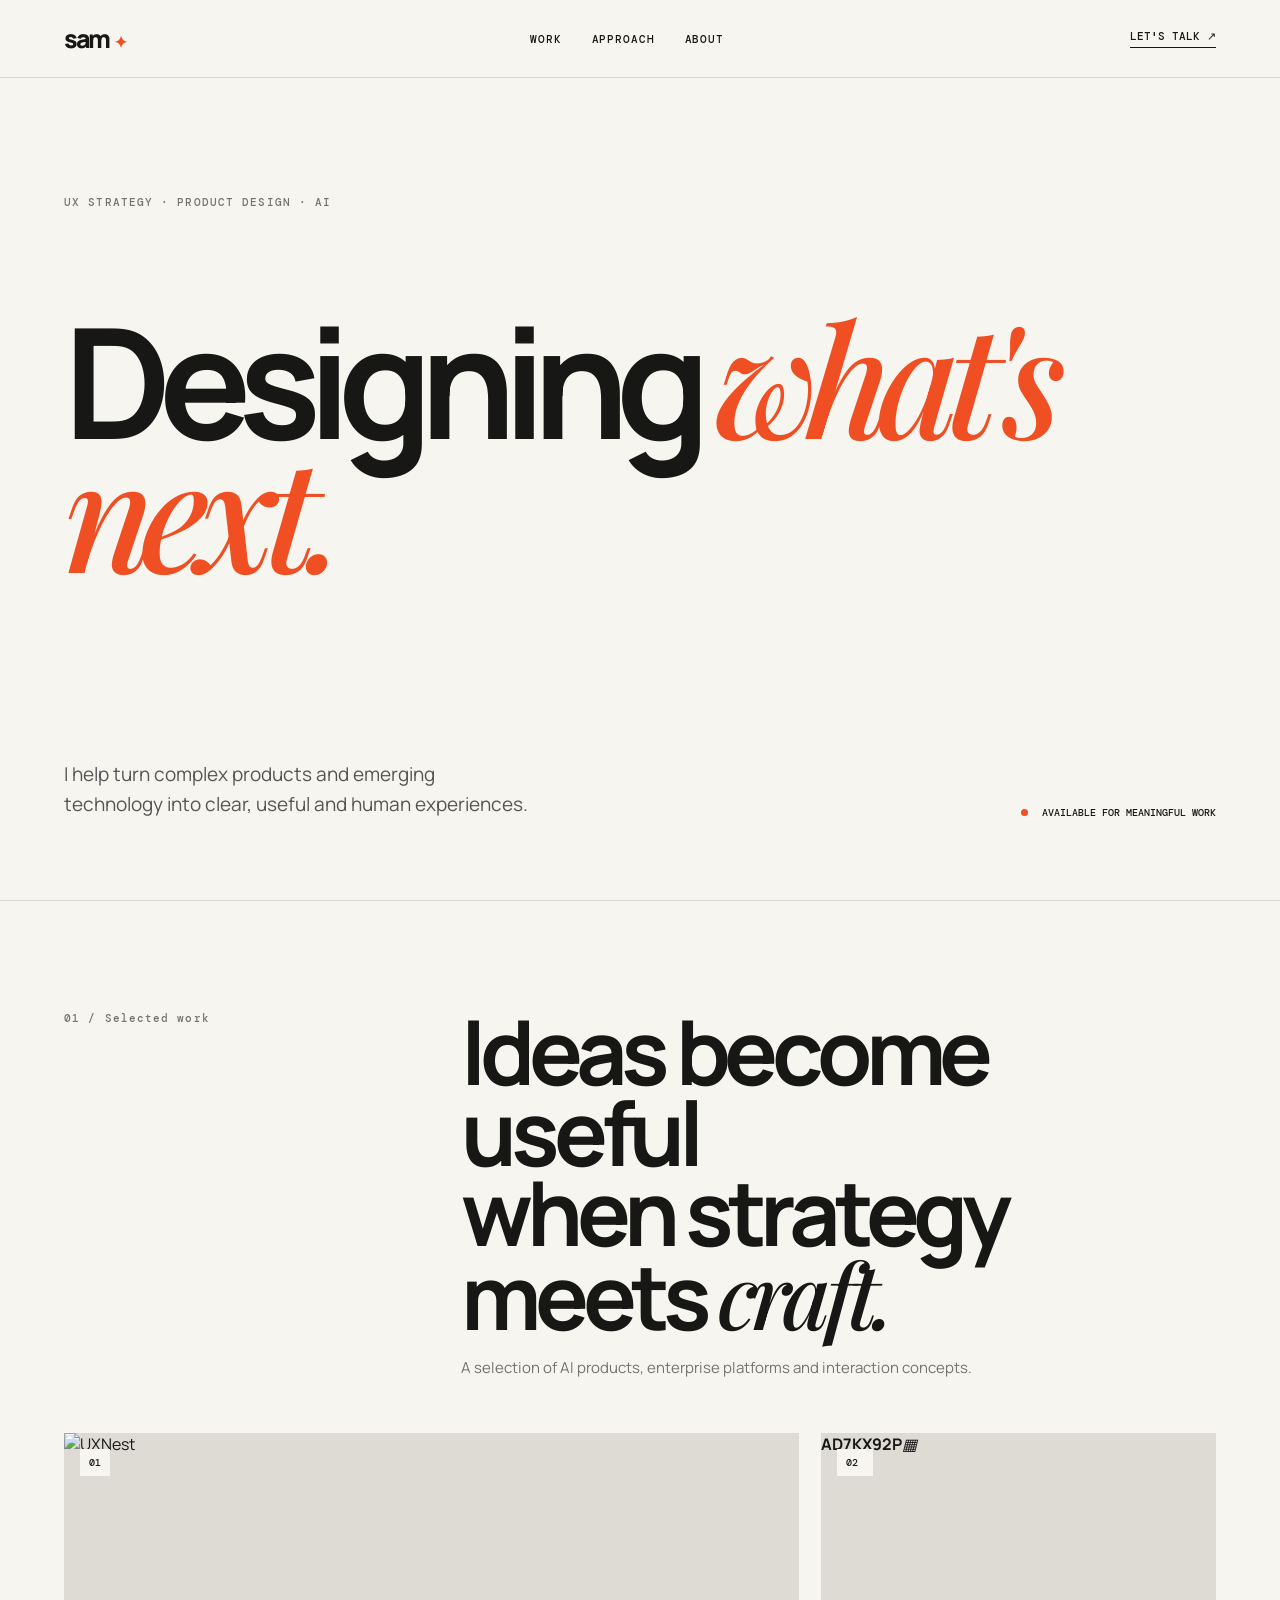
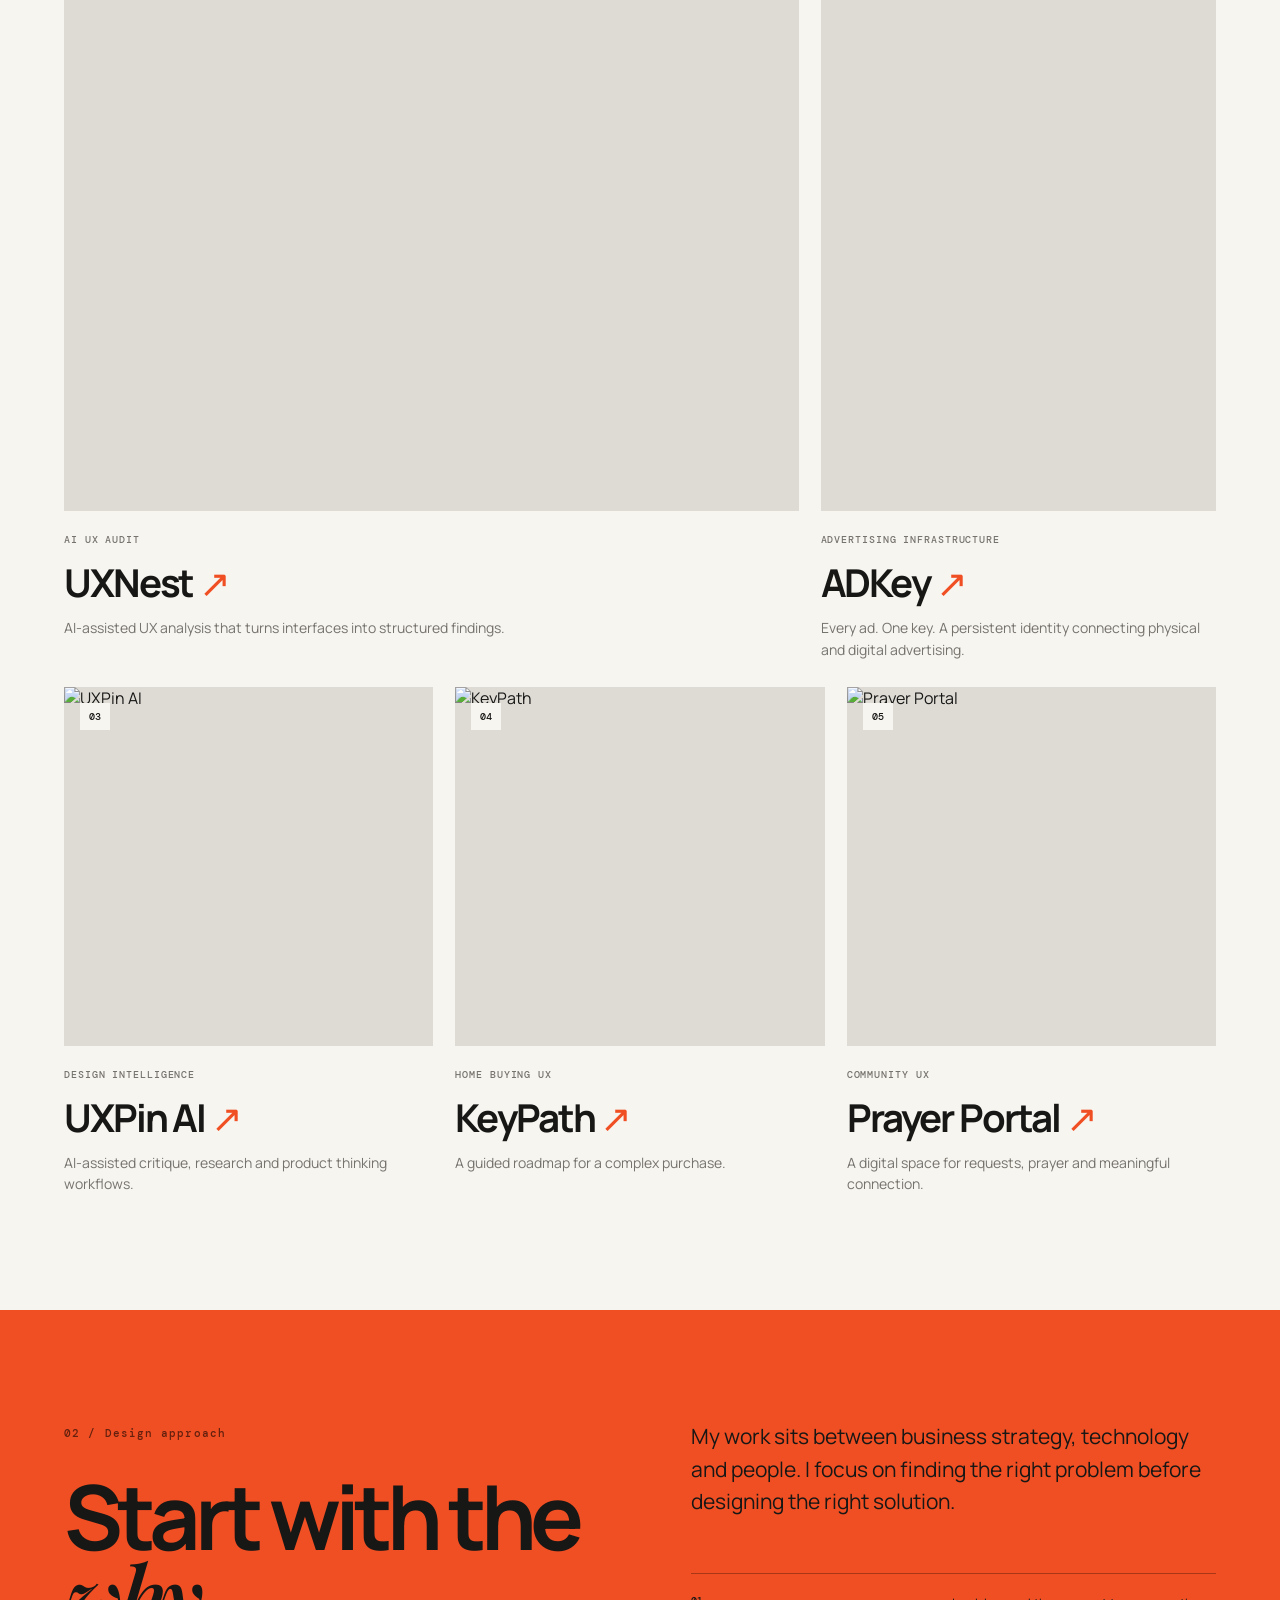
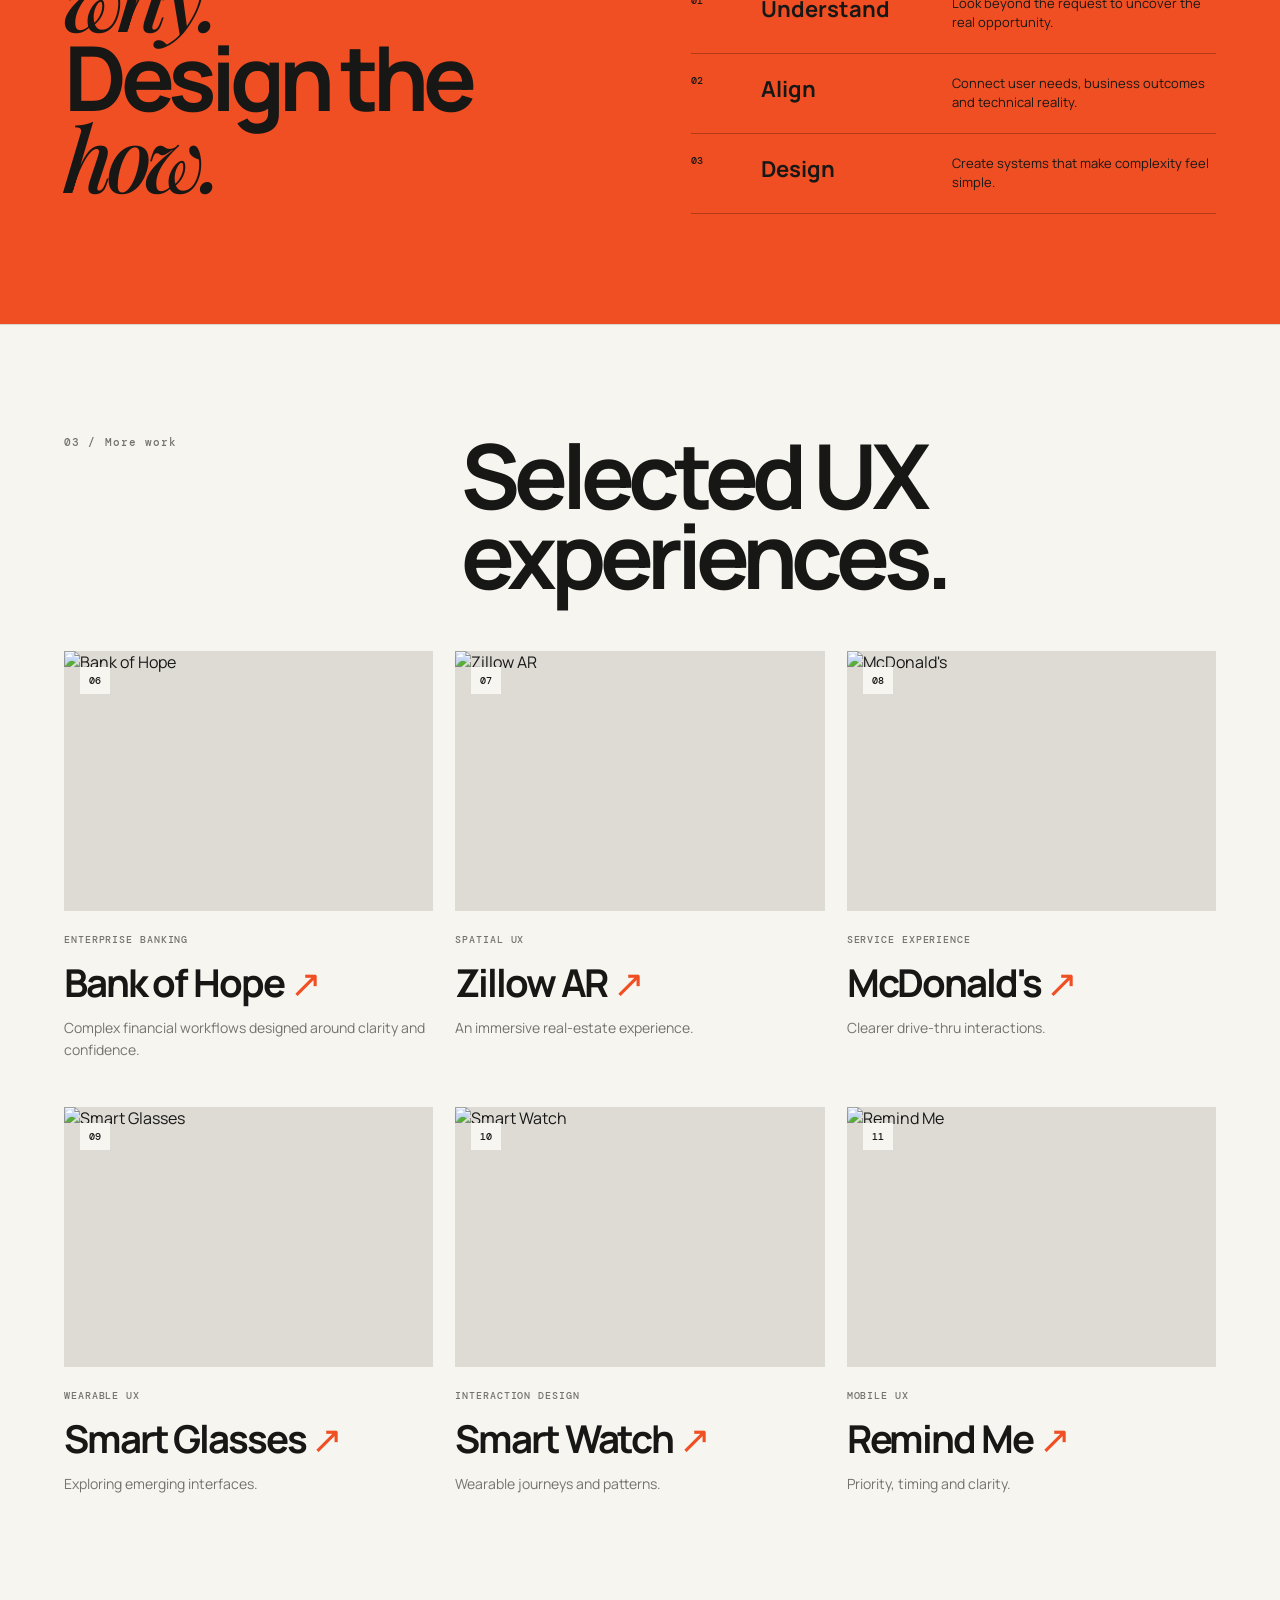
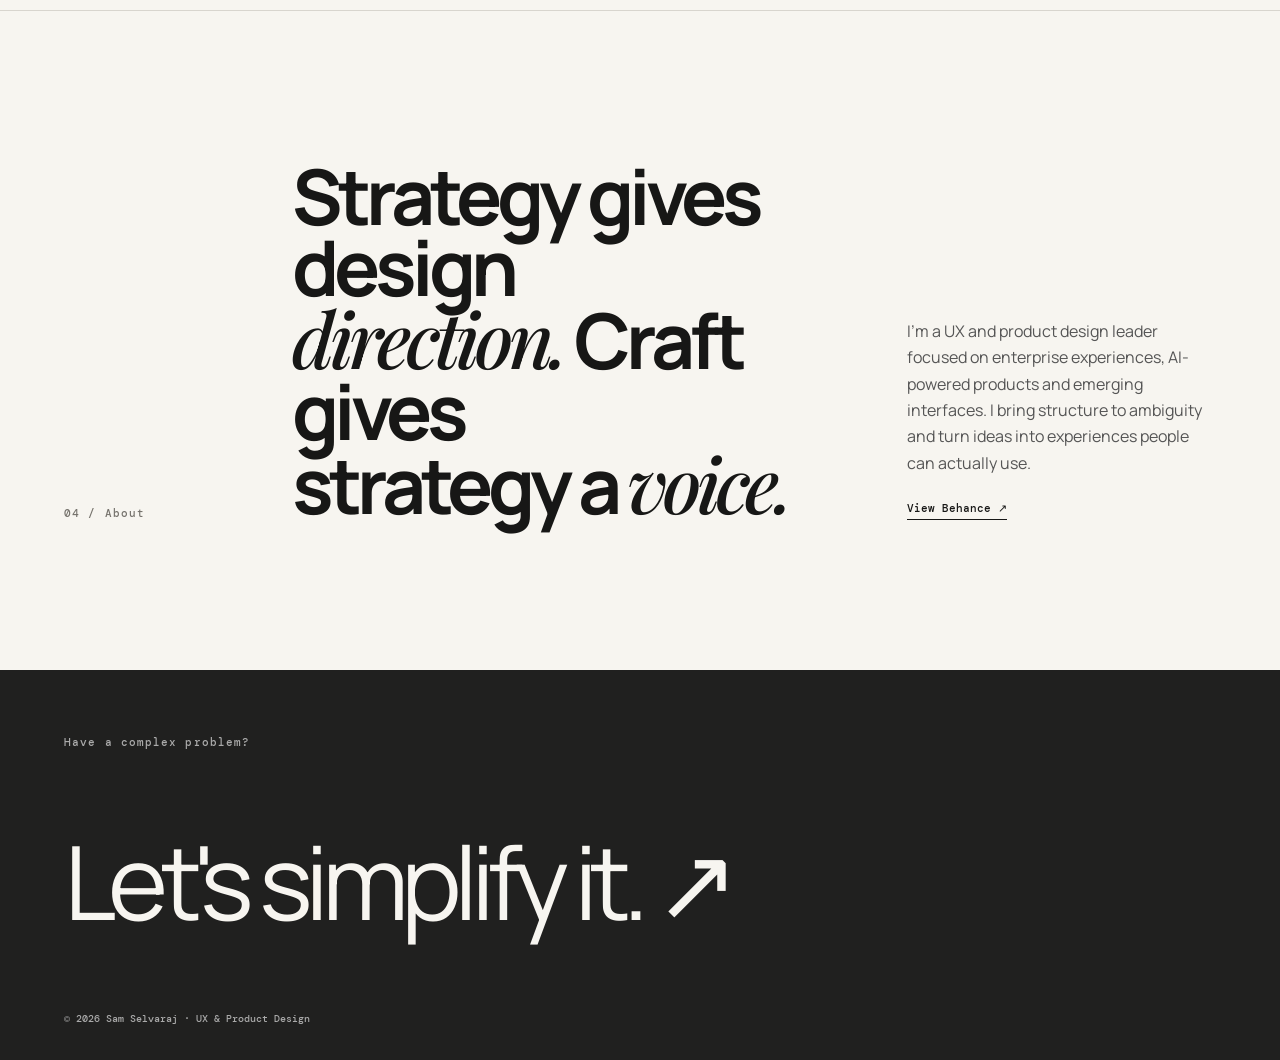
==== commit 91ff9e48: "Fix missing portfolio thumbnails and add ADKey visual" ====
--- a/index.html
+++ b/index.html
@@ -1 +1 @@
-<!doctype html><html lang="en"><head><meta charset="utf-8"><meta name="viewport" content="width=device-width,initial-scale=1"><title>Sam Selvaraj — UX & Product Design</title><meta name="description" content="UX strategy, product design and AI innovation by Sam Selvaraj."><link rel="stylesheet" href="style.css"></head><body><header><a class="logo" href="#">sam<span>✦</span></a><nav><a href="#work">Work</a><a href="#approach">Approach</a><a href="#about">About</a></nav><a class="contact" href="#contact">Let's talk ↗</a></header><main><section class="hero"><div class="hero-label">UX STRATEGY · PRODUCT DESIGN · AI</div><h1>Designing <em>what's next.</em></h1><div class="hero-bottom"><p>I help turn complex products and emerging technology into clear, useful and human experiences.</p><div class="availability"><i></i> Available for meaningful work</div></div></section><section id="work" class="work"><div class="section-intro"><span>01 / Selected work</span><div><h2>Ideas become useful<br>when strategy meets <em>craft.</em></h2><p>A selection of AI products, enterprise platforms and interaction concepts.</p></div></div><div class="featured"><a class="project-card hero-card" href="pages/uxnest.html"><div class="thumb"><img src="https://raw.githubusercontent.com/samdesignx-admin/Redline/main/public/images/hero.jpg" alt="UXNest"><span>01</span></div><div class="card-copy"><small>AI UX Audit</small><h3>UXNest <b>↗</b></h3><p>AI-assisted UX analysis that turns interfaces into structured findings.</p></div></a><a class="project-card " href="pages/adkey.html"><div class="thumb"><img src="https://raw.githubusercontent.com/samdesignx-admin/adkey/main/public/og-image.png" alt="ADKey"><span>02</span></div><div class="card-copy"><small>Advertising Infrastructure</small><h3>ADKey <b>↗</b></h3><p>Every ad. One key. A persistent identity connecting physical and digital advertising.</p></div></a></div><div class="grid"><a class="project-card " href="pages/uxpin-ai.html"><div class="thumb"><img src="https://raw.githubusercontent.com/samdesignx-admin/Redline/main/public/images/feature-ai.jpg" alt="UXPin AI"><span>03</span></div><div class="card-copy"><small>Design Intelligence</small><h3>UXPin AI <b>↗</b></h3><p>AI-assisted critique, research and product thinking workflows.</p></div></a><a class="project-card " href="pages/keypath.html"><div class="thumb"><img src="https://images.unsplash.com/photo-1560518883-ce09059eeffa?auto=format&fit=crop&w=1400&q=85" alt="KeyPath"><span>04</span></div><div class="card-copy"><small>Home Buying UX</small><h3>KeyPath <b>↗</b></h3><p>A guided roadmap for a complex purchase.</p></div></a><a class="project-card " href="pages/prayer-portal.html"><div class="thumb"><img src="https://d2xsxph8kpxj0f.cloudfront.net/310519663496610045/3KcVuo2nw7dyGZKucLYnvw/prayer-hero-X88VcYGu3HkmFQqwJaSjfb.webp" alt="Prayer Portal"><span>05</span></div><div class="card-copy"><small>Community UX</small><h3>Prayer Portal <b>↗</b></h3><p>A digital space for requests, prayer and meaningful connection.</p></div></a></div></section><section id="approach" class="approach"><div><span>02 / Design approach</span><h2>Start with the <em>why.</em><br>Design the <em>how.</em></h2></div><div class="approach-copy"><p>My work sits between business strategy, technology and people. I focus on finding the right problem before designing the right solution.</p><div class="principles"><div><b>01</b><h3>Understand</h3><p>Look beyond the request to uncover the real opportunity.</p></div><div><b>02</b><h3>Align</h3><p>Connect user needs, business outcomes and technical reality.</p></div><div><b>03</b><h3>Design</h3><p>Create systems that make complexity feel simple.</p></div></div></div></section><section class="archive"><div class="section-intro"><span>03 / More work</span><div><h2>Selected UX<br>experiences.</h2></div></div><div class="archive-grid"><a class="project-card " href="pages/banking.html"><div class="thumb"><img src="https://globalinggroup.com/img/mobile-banking-app.png" alt="Bank of Hope"><span>06</span></div><div class="card-copy"><small>Enterprise Banking</small><h3>Bank of Hope <b>↗</b></h3><p>Complex financial workflows designed around clarity and confidence.</p></div></a><a class="project-card " href="pages/zillow.html"><div class="thumb"><img src="https://wp-tid.zillowstatic.com/52/Blog-feature-copy-8-b69f05.png" alt="Zillow AR"><span>07</span></div><div class="card-copy"><small>Spatial UX</small><h3>Zillow AR <b>↗</b></h3><p>An immersive real-estate experience.</p></div></a><a class="project-card " href="pages/mcd.html"><div class="thumb"><img src="https://miro.medium.com/v2/resize:fit:700/1%2Ah9W7tt3-kB4OTTkQQzRuvA.png" alt="McDonald's"><span>08</span></div><div class="card-copy"><small>Service Experience</small><h3>McDonald's <b>↗</b></h3><p>Clearer drive-thru interactions.</p></div></a><a class="project-card " href="pages/glasses.html"><div class="thumb"><img src="https://www.eettaiwan.com/wp-content/uploads/sites/5/2022/08/CEVA_AR_Glasses.jpg?w=1024" alt="Smart Glasses"><span>09</span></div><div class="card-copy"><small>Wearable UX</small><h3>Smart Glasses <b>↗</b></h3><p>Exploring emerging interfaces.</p></div></a><a class="project-card " href="pages/watch.html"><div class="thumb"><img src="https://cdn.dribbble.com/userupload/11048402/file/original-7727bcd26ab75e740676f7dddaf68803.jpg?resize=2048x1588" alt="Smart Watch"><span>10</span></div><div class="card-copy"><small>Interaction Design</small><h3>Smart Watch <b>↗</b></h3><p>Wearable journeys and patterns.</p></div></a><a class="project-card " href="pages/remind.html"><div class="thumb"><img src="https://cdn.dribbble.com/users/473527/screenshots/14588131/media/b0e4a0135df8688025a2536c21e48b5f.png" alt="Remind Me"><span>11</span></div><div class="card-copy"><small>Mobile UX</small><h3>Remind Me <b>↗</b></h3><p>Priority, timing and clarity.</p></div></a></div></section><section id="about" class="about"><span>04 / About</span><h2>Strategy gives design<br><em>direction.</em> Craft gives<br>strategy a <em>voice.</em></h2><div><p>I'm a UX and product design leader focused on enterprise experiences, AI-powered products and emerging interfaces. I bring structure to ambiguity and turn ideas into experiences people can actually use.</p><a href="https://www.behance.net/ssamcbe" target="_blank">View Behance ↗</a></div></section></main><footer id="contact"><span>Have a complex problem?</span><a href="mailto:samdesignx@gmail.com">Let's simplify it. ↗</a><small>© 2026 Sam Selvaraj · UX & Product Design</small></footer></body></html>+<!doctype html><html lang="en"><head><meta charset="utf-8"><meta name="viewport" content="width=device-width,initial-scale=1"><title>Sam Selvaraj — UX & Product Design</title><meta name="description" content="UX strategy, product design and AI innovation by Sam Selvaraj."><link rel="stylesheet" href="style.css"></head><body><header><a class="logo" href="#">sam<span>✦</span></a><nav><a href="#work">Work</a><a href="#approach">Approach</a><a href="#about">About</a></nav><a class="contact" href="#contact">Let's talk ↗</a></header><main><section class="hero"><div class="hero-label">UX STRATEGY · PRODUCT DESIGN · AI</div><h1>Designing <em>what's next.</em></h1><div class="hero-bottom"><p>I help turn complex products and emerging technology into clear, useful and human experiences.</p><div class="availability"><i></i> Available for meaningful work</div></div></section><section id="work" class="work"><div class="section-intro"><span>01 / Selected work</span><div><h2>Ideas become useful<br>when strategy meets <em>craft.</em></h2><p>A selection of AI products, enterprise platforms and interaction concepts.</p></div></div><div class="featured"><a class="project-card hero-card" href="pages/uxnest.html"><div class="thumb"><img src="https://raw.githubusercontent.com/samdesignx-admin/Redline/main/public/images/hero.jpg" alt="UXNest"><span>01</span></div><div class="card-copy"><small>AI UX Audit</small><h3>UXNest <b>↗</b></h3><p>AI-assisted UX analysis that turns interfaces into structured findings.</p></div></a><a class="project-card" href="pages/adkey.html"><div class="thumb adkey-thumb"><div class="adkey-thumb-ui"><strong>AD<span>KEY</span></strong><b>7KX92P</b><i>▦</i></div><span>02</span></div><div class="card-copy"><small>Advertising Infrastructure</small><h3>ADKey <b>↗</b></h3><p>Every ad. One key. A persistent identity connecting physical and digital advertising.</p></div></a></div><div class="grid"><a class="project-card" href="pages/uxpin-ai.html"><div class="thumb"><img src="https://raw.githubusercontent.com/samdesignx-admin/Redline/main/public/images/feature-ai.jpg" alt="UXPin AI"><span>03</span></div><div class="card-copy"><small>Design Intelligence</small><h3>UXPin AI <b>↗</b></h3><p>AI-assisted critique, research and product thinking workflows.</p></div></a><a class="project-card" href="pages/keypath.html"><div class="thumb"><img src="https://images.unsplash.com/photo-1560518883-ce09059eeffa?auto=format&fit=crop&w=1400&q=85" alt="KeyPath"><span>04</span></div><div class="card-copy"><small>Home Buying UX</small><h3>KeyPath <b>↗</b></h3><p>A guided roadmap for a complex purchase.</p></div></a><a class="project-card" href="pages/prayer-portal.html"><div class="thumb"><img src="https://images.unsplash.com/photo-1507692049790-de58290a4334?auto=format&fit=crop&w=1400&q=85" alt="Prayer Portal"><span>05</span></div><div class="card-copy"><small>Community UX</small><h3>Prayer Portal <b>↗</b></h3><p>A digital space for requests, prayer and meaningful connection.</p></div></a></div></section><section id="approach" class="approach"><div><span>02 / Design approach</span><h2>Start with the <em>why.</em><br>Design the <em>how.</em></h2></div><div class="approach-copy"><p>My work sits between business strategy, technology and people. I focus on finding the right problem before designing the right solution.</p><div class="principles"><div><b>01</b><h3>Understand</h3><p>Look beyond the request to uncover the real opportunity.</p></div><div><b>02</b><h3>Align</h3><p>Connect user needs, business outcomes and technical reality.</p></div><div><b>03</b><h3>Design</h3><p>Create systems that make complexity feel simple.</p></div></div></div></section><section class="archive"><div class="section-intro"><span>03 / More work</span><div><h2>Selected UX<br>experiences.</h2></div></div><div class="archive-grid"><a class="project-card" href="pages/banking.html"><div class="thumb"><img src="https://images.unsplash.com/photo-1556742049-0cfed4f6a45d?auto=format&fit=crop&w=1200&q=85" alt="Bank of Hope"><span>06</span></div><div class="card-copy"><small>Enterprise Banking</small><h3>Bank of Hope <b>↗</b></h3><p>Complex financial workflows designed around clarity and confidence.</p></div></a><a class="project-card" href="pages/zillow.html"><div class="thumb"><img src="https://wp-tid.zillowstatic.com/52/Blog-feature-copy-8-b69f05.png" alt="Zillow AR"><span>07</span></div><div class="card-copy"><small>Spatial UX</small><h3>Zillow AR <b>↗</b></h3><p>An immersive real-estate experience.</p></div></a><a class="project-card" href="pages/mcd.html"><div class="thumb"><img src="https://miro.medium.com/v2/resize:fit:700/1%2Ah9W7tt3-kB4OTTkQQzRuvA.png" alt="McDonald's"><span>08</span></div><div class="card-copy"><small>Service Experience</small><h3>McDonald's <b>↗</b></h3><p>Clearer drive-thru interactions.</p></div></a><a class="project-card" href="pages/glasses.html"><div class="thumb"><img src="https://www.eettaiwan.com/wp-content/uploads/sites/5/2022/08/CEVA_AR_Glasses.jpg?w=1024" alt="Smart Glasses"><span>09</span></div><div class="card-copy"><small>Wearable UX</small><h3>Smart Glasses <b>↗</b></h3><p>Exploring emerging interfaces.</p></div></a><a class="project-card" href="pages/watch.html"><div class="thumb"><img src="https://cdn.dribbble.com/userupload/11048402/file/original-7727bcd26ab75e740676f7dddaf68803.jpg?resize=2048x1588" alt="Smart Watch"><span>10</span></div><div class="card-copy"><small>Interaction Design</small><h3>Smart Watch <b>↗</b></h3><p>Wearable journeys and patterns.</p></div></a><a class="project-card" href="pages/remind.html"><div class="thumb"><img src="https://cdn.dribbble.com/users/473527/screenshots/14588131/media/b0e4a0135df8688025a2536c21e48b5f.png" alt="Remind Me"><span>11</span></div><div class="card-copy"><small>Mobile UX</small><h3>Remind Me <b>↗</b></h3><p>Priority, timing and clarity.</p></div></a></div></section><section id="about" class="about"><span>04 / About</span><h2>Strategy gives design<br><em>direction.</em> Craft gives<br>strategy a <em>voice.</em></h2><div><p>I'm a UX and product design leader focused on enterprise experiences, AI-powered products and emerging interfaces. I bring structure to ambiguity and turn ideas into experiences people can actually use.</p><a href="https://www.behance.net/ssamcbe" target="_blank">View Behance ↗</a></div></section></main><footer id="contact"><span>Have a complex problem?</span><a href="mailto:samdesignx@gmail.com">Let's simplify it. ↗</a><small>© 2026 Sam Selvaraj · UX & Product Design</small></footer></body></html>
--- a/style.css
+++ b/style.css
@@ -1 +1 @@
-@import url('https://fonts.googleapis.com/css2?family=DM+Mono:wght@400;500&family=DM+Sans:opsz,wght@9..40,400;9..40,500;9..40,600;9..40,700&family=Playfair+Display:ital,wght@0,500;0,600;1,500;1,600&display=swap');:root{--bg:#f4f1eb;--ink:#151515;--muted:#77736d;--line:#d8d4cc;--orange:#ff5a1f;--max:1440px}*{box-sizing:border-box}html{scroll-behavior:smooth}body{margin:0;background:var(--bg);color:var(--ink);font-family:'DM Sans',sans-serif}.grain{position:fixed;inset:0;opacity:.025;pointer-events:none;z-index:9}a{color:inherit;text-decoration:none}nav{height:78px;border-bottom:1px solid var(--line);display:grid;grid-template-columns:1fr auto 1fr;align-items:center;padding:0 4vw;position:sticky;top:0;background:rgba(244,241,235,.94);backdrop-filter:blur(15px);z-index:10}.brand{font-weight:700;font-size:23px;letter-spacing:-.09em}.brand span{color:var(--orange)}.navlinks{display:flex;gap:28px;font:500 11px 'DM Mono';text-transform:uppercase;letter-spacing:.08em}.nav-cta{justify-self:end;border-bottom:1px solid var(--ink);font:500 11px 'DM Mono';padding-bottom:4px}.intro{max-width:var(--max);margin:auto;padding:13vh 5vw 10vh;min-height:calc(100vh - 78px);display:flex;flex-direction:column;justify-content:space-between}.eyebrow,.section-head>span,.manifesto>span,.about span,footer>span{font:500 11px 'DM Mono';text-transform:uppercase;letter-spacing:.1em;color:var(--muted)}h1,h2,h3,p{margin:0}.intro h1{font-size:clamp(70px,11.2vw,172px);line-height:.86;letter-spacing:-.075em;font-weight:500}.intro h1 em,.manifesto h2 em,.about-big em{font-family:'Playfair Display',serif;font-weight:500}.intro h1 span{color:var(--orange)}.intro-bottom{display:flex;justify-content:space-between;align-items:end;margin-top:70px}.intro-bottom p{max-width:430px;font-size:18px;line-height:1.5;color:#555}.scroll{font:500 11px 'DM Mono';text-transform:uppercase;letter-spacing:.07em}.scroll i{font-style:normal;color:var(--orange);font-size:18px;margin-left:8px}section{border-top:1px solid var(--line);padding:110px 5vw}.section-head{max-width:var(--max);margin:0 auto 58px;display:grid;grid-template-columns:1fr 2fr}.section-head h2{font-size:clamp(48px,7vw,100px);line-height:.9;letter-spacing:-.065em;font-weight:500}.stories{max-width:var(--max);margin:auto;display:grid;gap:22px}.featured-stories{grid-template-columns:1fr 1fr}.compact-stories{grid-template-columns:repeat(3,1fr);margin-top:22px}.story-img{overflow:hidden;background:#ded9d1}.story.wide .story-img{height:min(55vw,690px)}.story.half .story-img{height:min(32vw,440px)}.story-img img{width:100%;height:100%;object-fit:cover;display:block;transition:transform .7s}.story:hover img{transform:scale(1.035)}.story-meta{display:flex;justify-content:space-between;margin-top:15px;font:500 10px 'DM Mono';text-transform:uppercase;letter-spacing:.09em;color:var(--muted)}.story-meta b{color:var(--orange);font-size:16px}.story h3{font-size:clamp(29px,3.2vw,53px);letter-spacing:-.055em;font-weight:500;margin:8px 0}.story p{font-size:14px;line-height:1.5;color:var(--muted);max-width:520px}.manifesto{background:#171717;color:#f5f1eb;display:grid;grid-template-columns:1fr 2fr;gap:30px;border-color:#171717}.manifesto>div{max-width:960px}.manifesto h2{font-size:clamp(47px,6.5vw,95px);line-height:.93;letter-spacing:-.06em;font-weight:500}.manifesto>div>p{max-width:560px;margin:35px 0 55px;color:#aaa;line-height:1.6;font-size:17px}.steps{display:grid;grid-template-columns:repeat(3,1fr);border-top:1px solid #454545}.steps>div{padding:25px 20px 0 0}.steps b{font:500 11px 'DM Mono';color:var(--orange)}.steps h3{font-size:25px;font-weight:500;margin:25px 0 9px}.steps p{color:#aaa;font-size:14px;line-height:1.5}.archive-list{max-width:var(--max);margin:auto}.archive-row{border-top:1px solid var(--line);display:grid;grid-template-columns:70px 1.1fr 1.3fr 145px 30px;gap:22px;align-items:center;padding:24px 0}.archive-row:last-child{border-bottom:1px solid var(--line)}.archive-num{font:500 10px 'DM Mono';color:var(--orange)}.archive-title h3{font-size:30px;letter-spacing:-.05em;font-weight:500}.archive-title span{font:500 10px 'DM Mono';text-transform:uppercase;color:var(--muted);letter-spacing:.08em}.archive-row p{font-size:13px;color:var(--muted);line-height:1.5}.archive-row img{width:145px;height:86px;object-fit:cover}.archive-row>b{font-size:18px;color:var(--orange)}.about{max-width:var(--max);margin:auto;display:grid;grid-template-columns:1.5fr .7fr;gap:8vw;align-items:end;padding-top:150px;padding-bottom:150px}.about-big{font-size:clamp(58px,8vw,125px);line-height:.88;letter-spacing:-.07em}.about>div:last-child p{font-size:17px;line-height:1.65;color:#555;margin:20px 0 28px}.about>div:last-child a{font:500 11px 'DM Mono';border-bottom:1px solid;padding-bottom:4px}footer{background:var(--orange);padding:70px 5vw 35px;min-height:440px;display:flex;flex-direction:column;justify-content:space-between}footer>span{color:#171717}footer>a{font-size:clamp(42px,8vw,118px);letter-spacing:-.065em;line-height:.95;margin:35px 0 80px}footer>div{display:flex;gap:22px;align-items:center;font:500 10px 'DM Mono';text-transform:uppercase;letter-spacing:.08em}footer small{margin-left:auto}@media(max-width:800px){nav{grid-template-columns:1fr auto}.navlinks{display:none}.intro{padding-top:11vh}.intro-bottom{display:block}.intro-bottom p{margin-bottom:35px}.featured-stories,.compact-stories{grid-template-columns:1fr}.story.wide .story-img,.story.half .story-img{height:62vw}.section-head,.manifesto,.about{grid-template-columns:1fr}.section-head{gap:25px}.steps{grid-template-columns:1fr}.steps>div{padding:24px 0;border-bottom:1px solid #383838}.archive-row{grid-template-columns:45px 1fr 24px}.archive-row p,.archive-row img{display:none}.about{padding-top:100px;padding-bottom:100px}footer{min-height:350px}footer>a{margin:25px 0 50px}footer>div{flex-wrap:wrap}footer small{width:100%;margin-left:0;margin-top:10px}}+@import url('https://fonts.googleapis.com/css2?family=DM+Mono:wght@400;500&family=Manrope:wght@400;500;600;700;800&family=Playfair+Display:ital,wght@0,500;0,600;1,500;1,600&display=swap');:root{--cream:#f7f5f0;--ink:#171716;--orange:#f04f23;--muted:#76736d;--line:#d8d5ce;--dark:#20201f}*{box-sizing:border-box}html{scroll-behavior:smooth}body{margin:0;background:var(--cream);color:var(--ink);font-family:Manrope,sans-serif}a{text-decoration:none;color:inherit}header{height:78px;padding:0 5vw;border-bottom:1px solid var(--line);display:flex;align-items:center;justify-content:space-between;position:sticky;top:0;background:rgba(247,245,240,.94);backdrop-filter:blur(12px);z-index:10}.logo{font-size:25px;font-weight:800;letter-spacing:-.1em}.logo span{font-size:16px;color:var(--orange);margin-left:5px}nav{display:flex;gap:30px;font:500 11px 'DM Mono';text-transform:uppercase;letter-spacing:.08em}.contact{font:500 11px 'DM Mono';text-transform:uppercase;border-bottom:1px solid;padding-bottom:4px}.hero{padding:13vh 5vw 9vh;min-height:calc(100vh - 78px);display:flex;flex-direction:column;justify-content:space-between}.hero-label,.section-intro>span,.approach>div>span,.about>span,footer>span{font:500 11px 'DM Mono';letter-spacing:.1em;color:var(--muted)}h1,h2,h3,p{margin:0}.hero h1{font-size:clamp(74px,12vw,190px);line-height:.84;letter-spacing:-.085em;font-weight:700;max-width:1300px}.hero h1 em,h2 em{font-family:'Playfair Display',serif;font-weight:500}.hero h1 em{color:var(--orange)}.hero-bottom{display:flex;justify-content:space-between;align-items:end;margin-top:80px}.hero-bottom p{max-width:470px;font-size:19px;line-height:1.55;color:#555}.availability{font:500 10px 'DM Mono';text-transform:uppercase}.availability i{display:inline-block;width:7px;height:7px;background:var(--orange);border-radius:50%;margin-right:8px}.work,.archive{padding:110px 5vw;border-top:1px solid var(--line)}.section-intro{display:grid;grid-template-columns:1fr 2fr;gap:20px;margin-bottom:55px}.section-intro h2{font-size:clamp(50px,7vw,105px);line-height:.9;letter-spacing:-.07em;font-weight:700}.section-intro p{color:var(--muted);font-size:15px;margin-top:20px}.featured{display:grid;grid-template-columns:1.3fr .7fr;gap:22px}.grid{display:grid;grid-template-columns:repeat(3,1fr);gap:22px;margin-top:22px}.project-card{display:block}.thumb{position:relative;overflow:hidden;background:#dedbd5}.featured .project-card:first-child .thumb{height:min(53vw,700px)}.featured .project-card:nth-child(2) .thumb{height:min(53vw,700px)}.grid .thumb{height:min(28vw,410px)}.thumb img{width:100%;height:100%;display:block;object-fit:cover;transition:transform .6s}.project-card:hover img{transform:scale(1.035)}.thumb span{position:absolute;top:16px;left:16px;background:var(--cream);padding:7px 9px;font:500 10px 'DM Mono'}.card-copy{padding:15px 0 5px}.card-copy small{font:500 10px 'DM Mono';text-transform:uppercase;letter-spacing:.09em;color:var(--muted)}.card-copy h3{font-size:clamp(25px,3vw,46px);letter-spacing:-.055em;margin:8px 0;font-weight:700}.card-copy h3 b{color:var(--orange);font-weight:500}.card-copy p{font-size:14px;line-height:1.55;color:var(--muted)}.approach{background:var(--orange);padding:110px 5vw;display:grid;grid-template-columns:1fr 1fr;gap:8vw}.approach h2{font-size:clamp(52px,7vw,110px);line-height:.88;letter-spacing:-.07em;margin-top:35px}.approach>div>span{color:#63200e}.approach-copy>p{font-size:21px;line-height:1.55;max-width:600px}.principles{border-top:1px solid rgba(0,0,0,.3);margin-top:55px}.principles>div{padding:20px 0;border-bottom:1px solid rgba(0,0,0,.25);display:grid;grid-template-columns:55px 1fr 1.5fr;gap:15px;align-items:start}.principles b{font:500 10px 'DM Mono'}.principles h3{font-size:22px}.principles p{font-size:13px;line-height:1.5}.archive-grid{display:grid;grid-template-columns:repeat(3,1fr);gap:42px 22px}.archive-grid .thumb{height:260px}.about{padding:150px 5vw;display:grid;grid-template-columns:.5fr 1.5fr .8fr;gap:35px;border-top:1px solid var(--line);align-items:end}.about h2{font-size:clamp(45px,6vw,95px);line-height:.92;letter-spacing:-.065em}.about>div p{font-size:16px;line-height:1.65;color:#555}.about>div a{display:inline-block;margin-top:25px;font:500 11px 'DM Mono';border-bottom:1px solid;padding-bottom:4px}footer{background:var(--dark);color:var(--cream);min-height:390px;padding:65px 5vw 35px;display:flex;flex-direction:column;justify-content:space-between}footer>span{color:#aaa}footer>a{font-size:clamp(50px,8vw,125px);line-height:.9;letter-spacing:-.075em}footer small{font:500 10px 'DM Mono';color:#aaa}@media(max-width:850px){header{padding:0 6vw}nav{display:none}.hero{padding:10vh 6vw 8vh}.hero-bottom{display:block}.hero-bottom p{margin-bottom:35px}.section-intro,.approach,.about{grid-template-columns:1fr}.featured,.grid,.archive-grid{grid-template-columns:1fr}.featured .project-card .thumb,.grid .thumb{height:65vw}.approach{gap:55px}.principles>div{grid-template-columns:45px 1fr}.principles p{grid-column:2}.about{padding:100px 6vw}.about h2{margin:25px 0}footer{padding:55px 6vw 30px}}
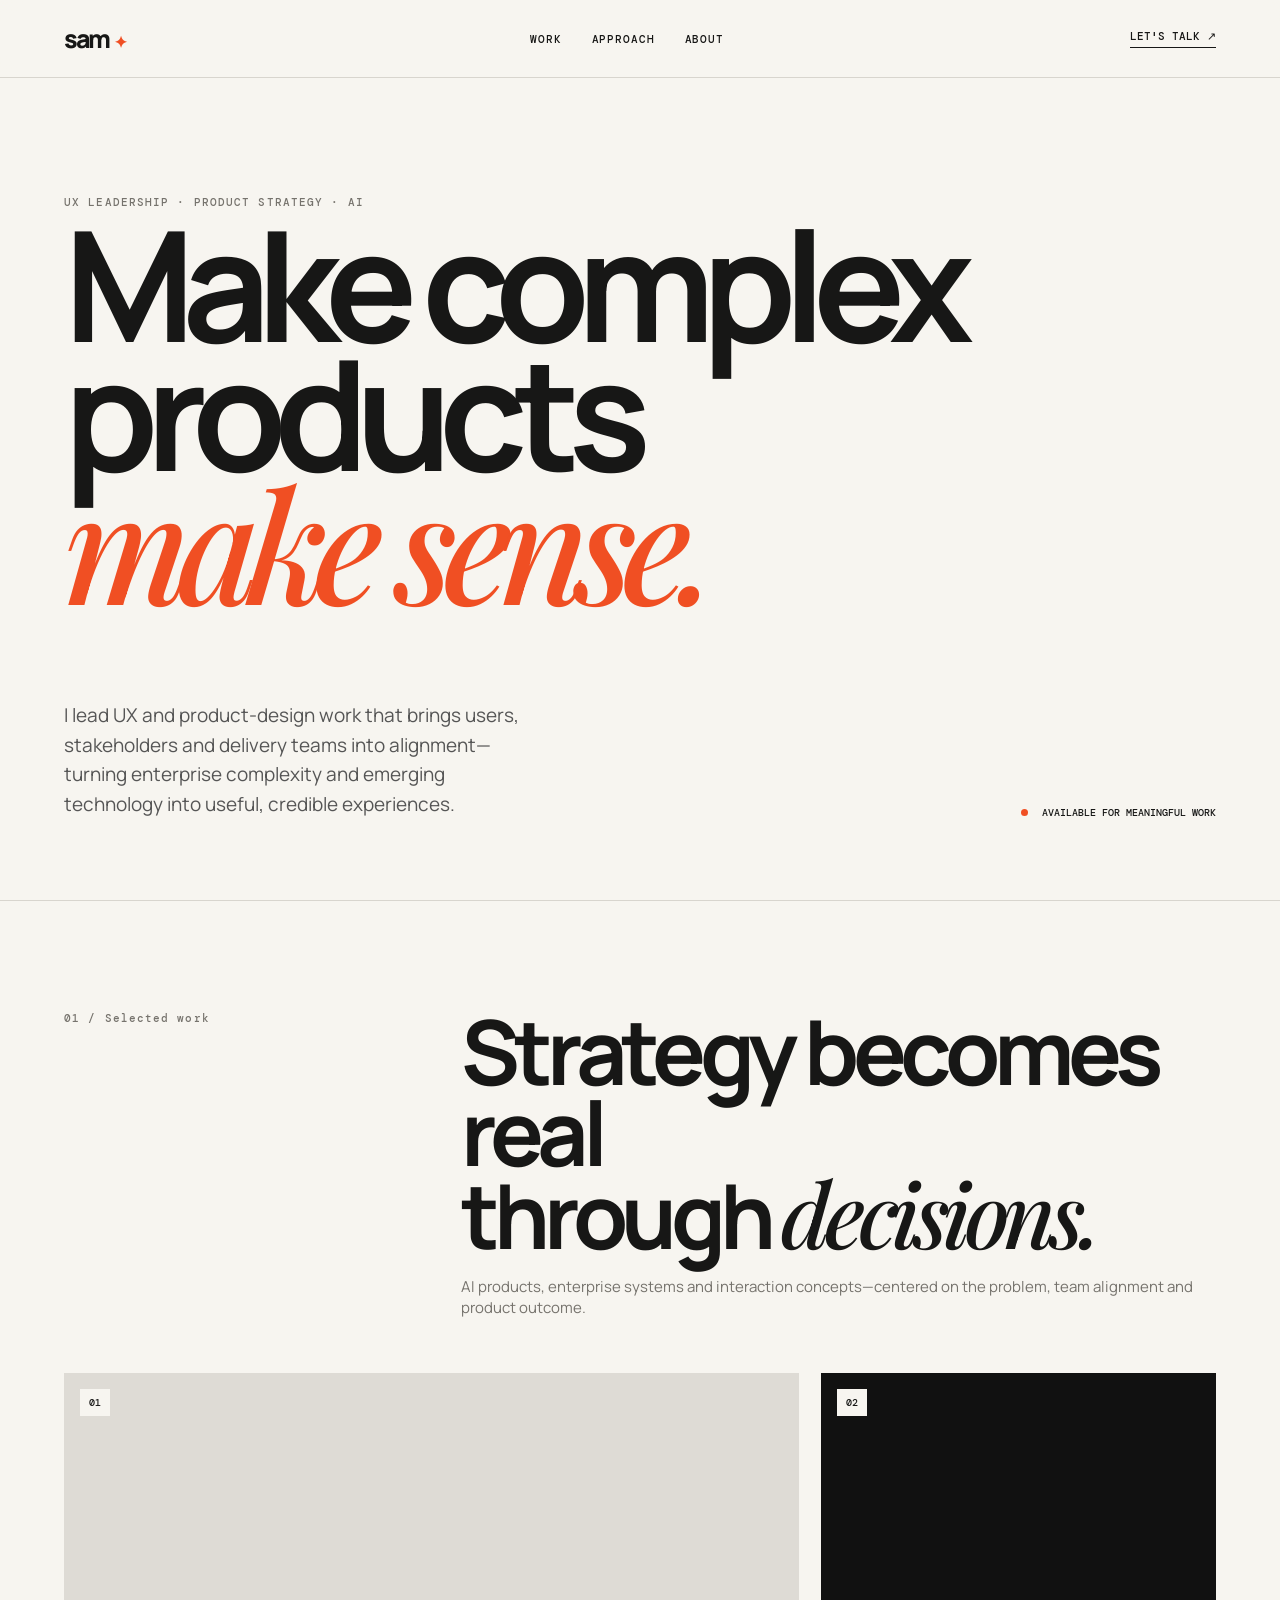
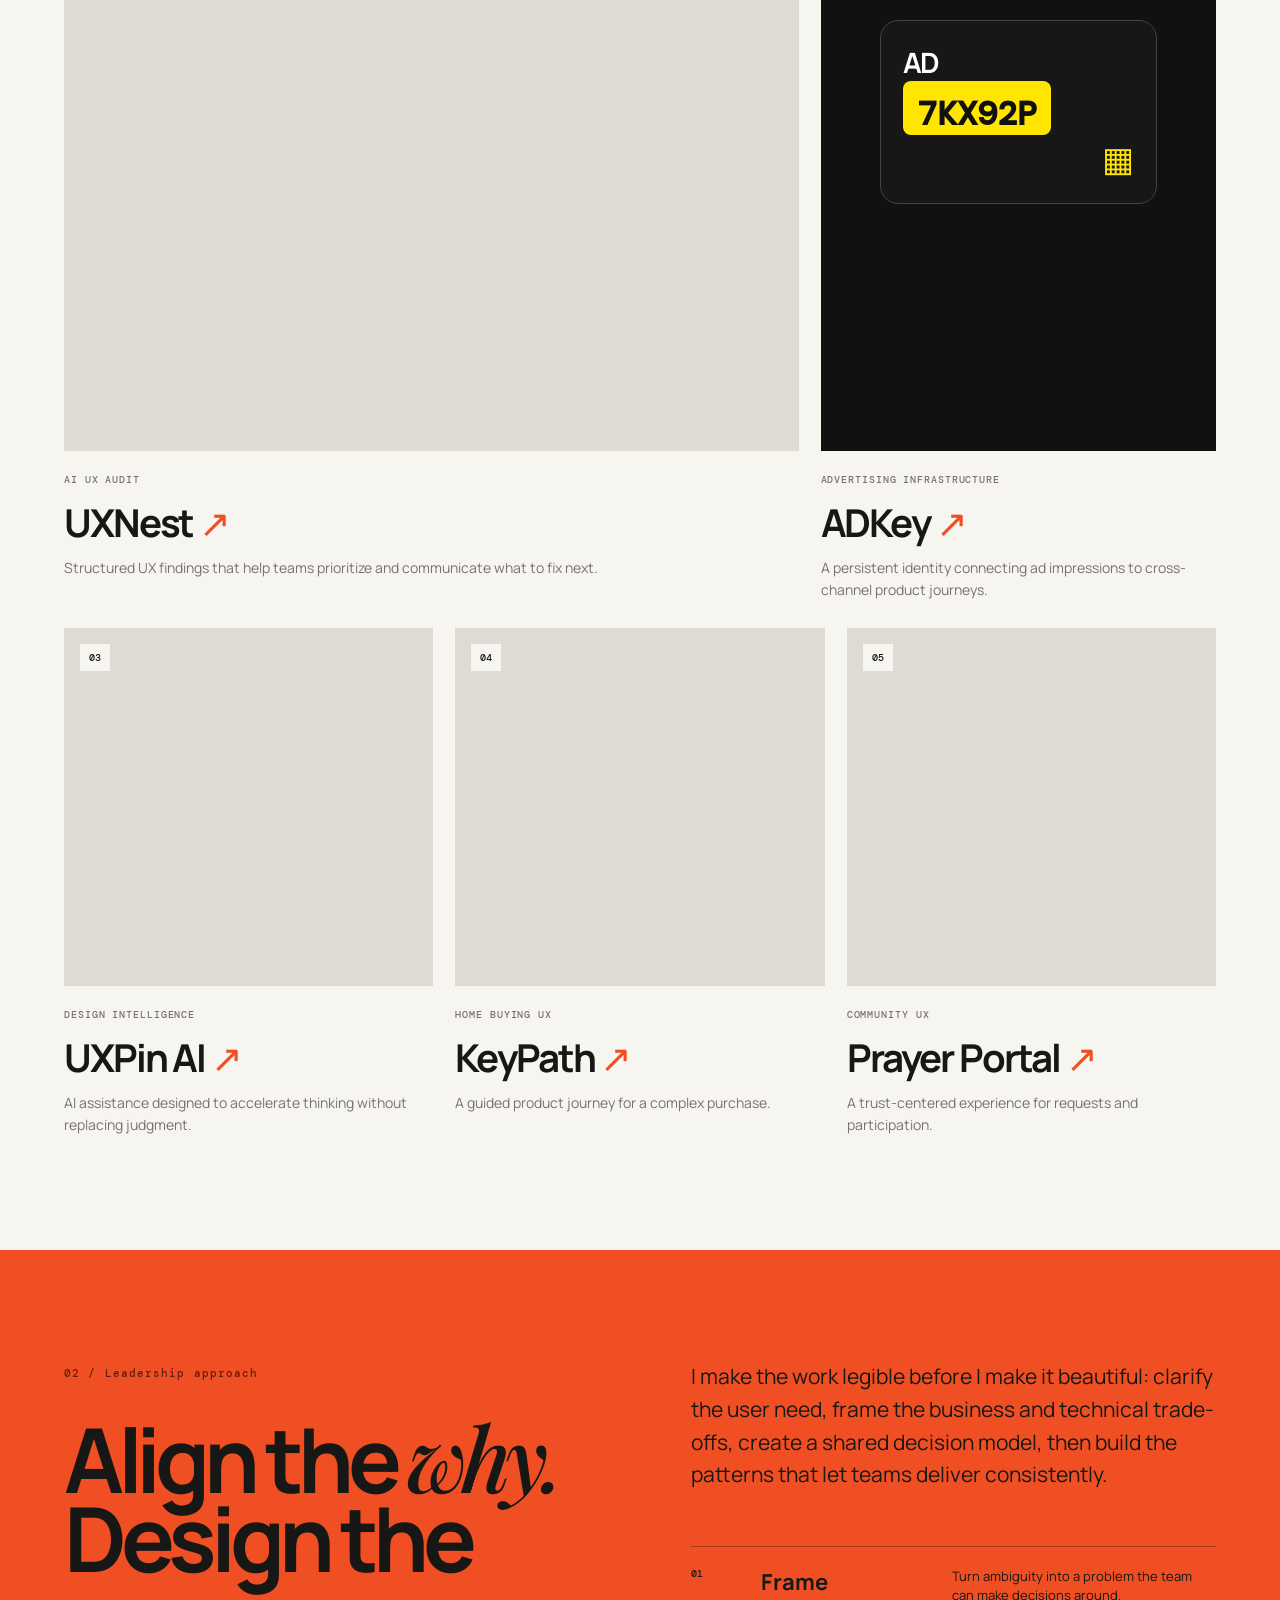
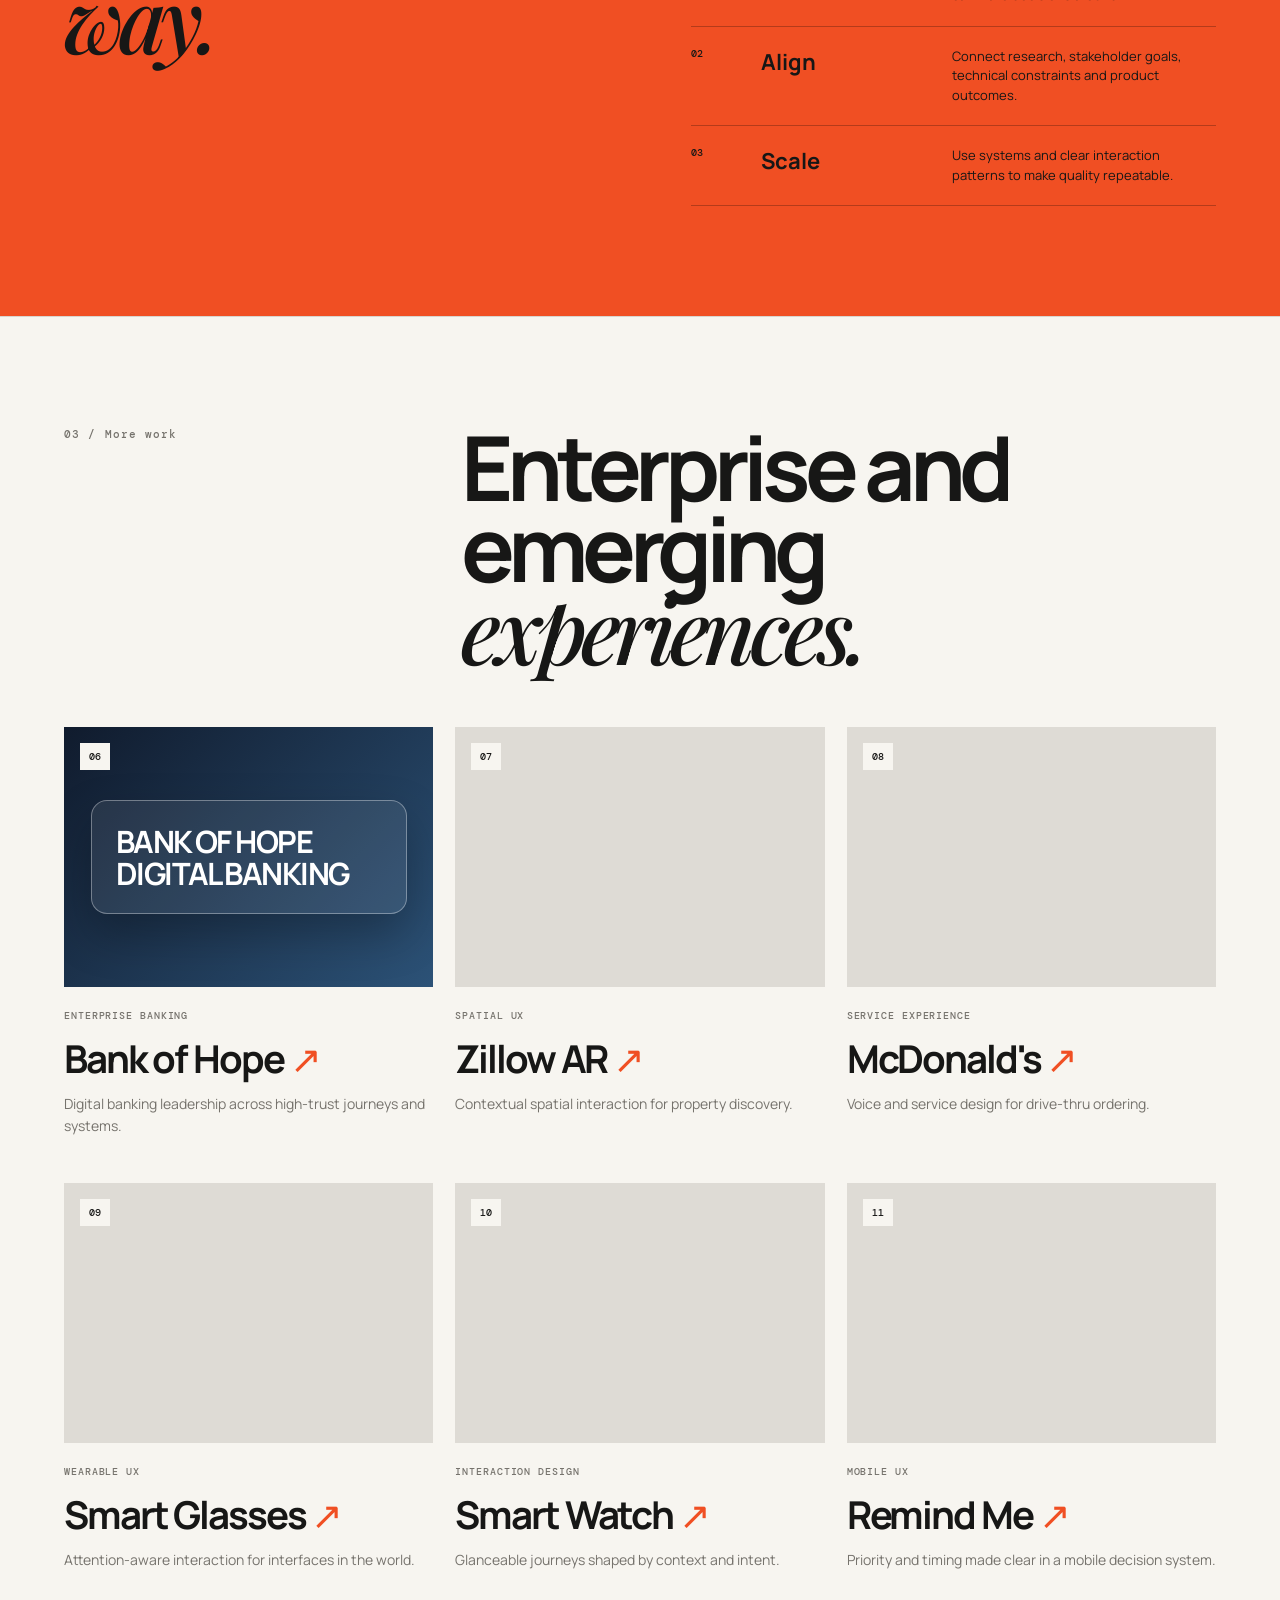
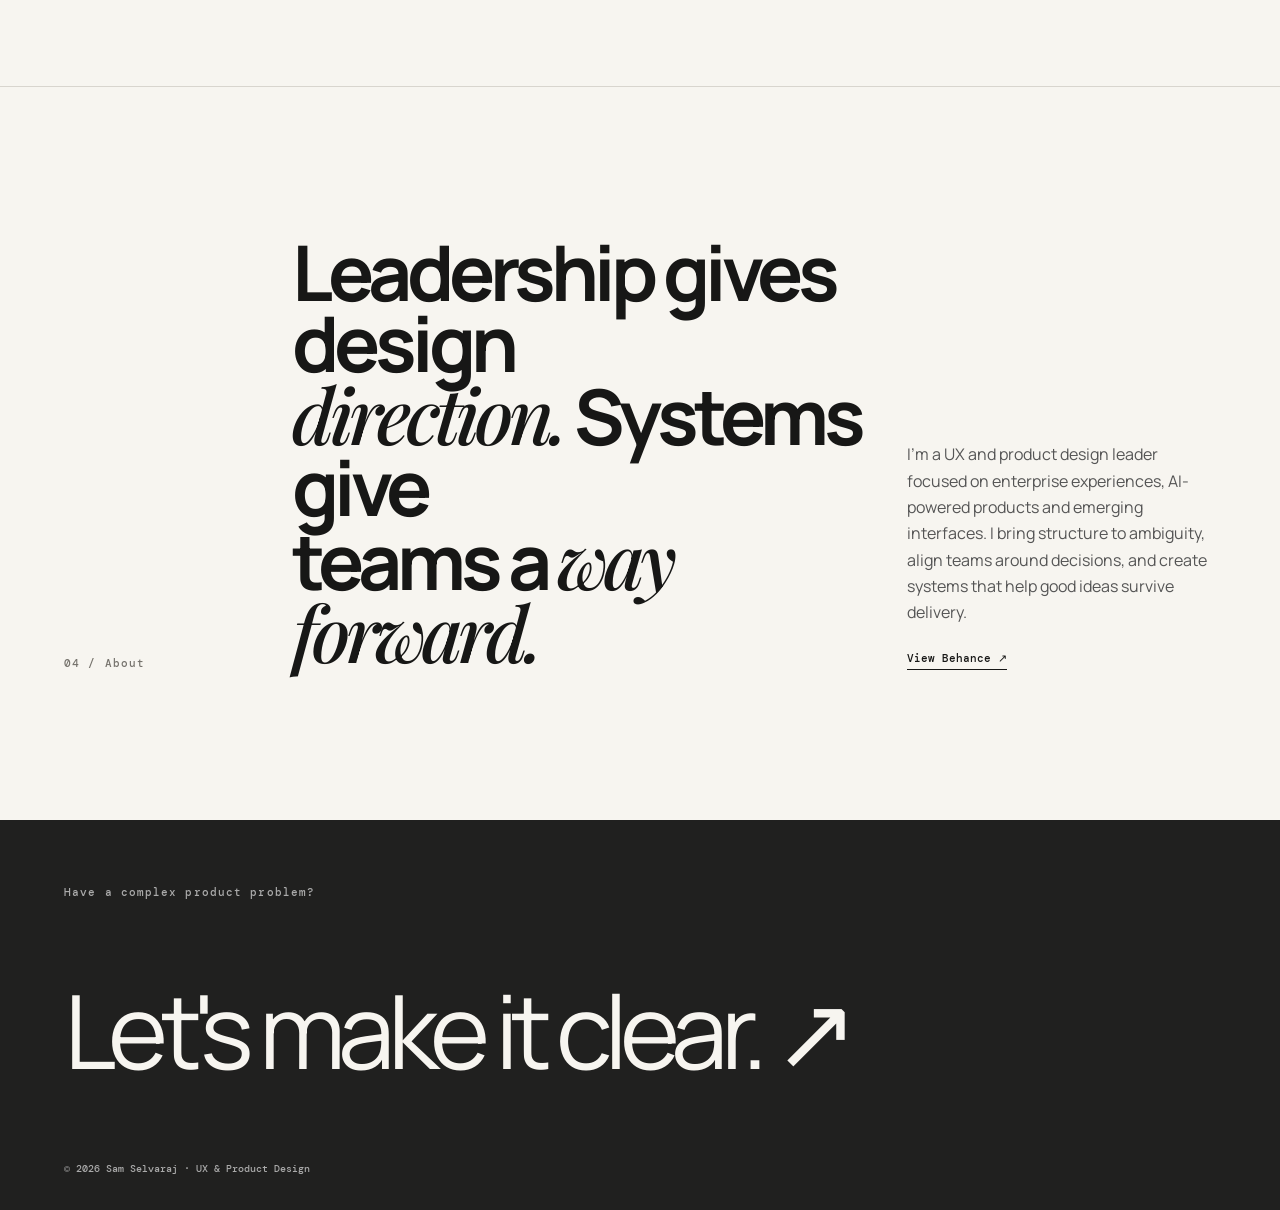
==== commit 692a9daf: "Strengthen UX leadership portfolio narratives" ====
--- a/index.html
+++ b/index.html
@@ -1 +1 @@
-<!doctype html><html lang="en"><head><meta charset="utf-8"><meta name="viewport" content="width=device-width,initial-scale=1"><title>Sam Selvaraj — UX & Product Design</title><meta name="description" content="UX strategy, product design and AI innovation by Sam Selvaraj."><link rel="stylesheet" href="style.css"></head><body><header><a class="logo" href="#">sam<span>✦</span></a><nav><a href="#work">Work</a><a href="#approach">Approach</a><a href="#about">About</a></nav><a class="contact" href="#contact">Let's talk ↗</a></header><main><section class="hero"><div class="hero-label">UX STRATEGY · PRODUCT DESIGN · AI</div><h1>Designing <em>what's next.</em></h1><div class="hero-bottom"><p>I help turn complex products and emerging technology into clear, useful and human experiences.</p><div class="availability"><i></i> Available for meaningful work</div></div></section><section id="work" class="work"><div class="section-intro"><span>01 / Selected work</span><div><h2>Ideas become useful<br>when strategy meets <em>craft.</em></h2><p>A selection of AI products, enterprise platforms and interaction concepts.</p></div></div><div class="featured"><a class="project-card hero-card" href="pages/uxnest.html"><div class="thumb"><img src="https://raw.githubusercontent.com/samdesignx-admin/Redline/main/public/images/hero.jpg" alt="UXNest"><span>01</span></div><div class="card-copy"><small>AI UX Audit</small><h3>UXNest <b>↗</b></h3><p>AI-assisted UX analysis that turns interfaces into structured findings.</p></div></a><a class="project-card" href="pages/adkey.html"><div class="thumb adkey-thumb"><div class="adkey-thumb-ui"><strong>AD<span>KEY</span></strong><b>7KX92P</b><i>▦</i></div><span>02</span></div><div class="card-copy"><small>Advertising Infrastructure</small><h3>ADKey <b>↗</b></h3><p>Every ad. One key. A persistent identity connecting physical and digital advertising.</p></div></a></div><div class="grid"><a class="project-card" href="pages/uxpin-ai.html"><div class="thumb"><img src="https://raw.githubusercontent.com/samdesignx-admin/Redline/main/public/images/feature-ai.jpg" alt="UXPin AI"><span>03</span></div><div class="card-copy"><small>Design Intelligence</small><h3>UXPin AI <b>↗</b></h3><p>AI-assisted critique, research and product thinking workflows.</p></div></a><a class="project-card" href="pages/keypath.html"><div class="thumb"><img src="https://images.unsplash.com/photo-1560518883-ce09059eeffa?auto=format&fit=crop&w=1400&q=85" alt="KeyPath"><span>04</span></div><div class="card-copy"><small>Home Buying UX</small><h3>KeyPath <b>↗</b></h3><p>A guided roadmap for a complex purchase.</p></div></a><a class="project-card" href="pages/prayer-portal.html"><div class="thumb"><img src="https://images.unsplash.com/photo-1507692049790-de58290a4334?auto=format&fit=crop&w=1400&q=85" alt="Prayer Portal"><span>05</span></div><div class="card-copy"><small>Community UX</small><h3>Prayer Portal <b>↗</b></h3><p>A digital space for requests, prayer and meaningful connection.</p></div></a></div></section><section id="approach" class="approach"><div><span>02 / Design approach</span><h2>Start with the <em>why.</em><br>Design the <em>how.</em></h2></div><div class="approach-copy"><p>My work sits between business strategy, technology and people. I focus on finding the right problem before designing the right solution.</p><div class="principles"><div><b>01</b><h3>Understand</h3><p>Look beyond the request to uncover the real opportunity.</p></div><div><b>02</b><h3>Align</h3><p>Connect user needs, business outcomes and technical reality.</p></div><div><b>03</b><h3>Design</h3><p>Create systems that make complexity feel simple.</p></div></div></div></section><section class="archive"><div class="section-intro"><span>03 / More work</span><div><h2>Selected UX<br>experiences.</h2></div></div><div class="archive-grid"><a class="project-card" href="pages/banking.html"><div class="thumb"><img src="https://images.unsplash.com/photo-1556742049-0cfed4f6a45d?auto=format&fit=crop&w=1200&q=85" alt="Bank of Hope"><span>06</span></div><div class="card-copy"><small>Enterprise Banking</small><h3>Bank of Hope <b>↗</b></h3><p>Complex financial workflows designed around clarity and confidence.</p></div></a><a class="project-card" href="pages/zillow.html"><div class="thumb"><img src="https://wp-tid.zillowstatic.com/52/Blog-feature-copy-8-b69f05.png" alt="Zillow AR"><span>07</span></div><div class="card-copy"><small>Spatial UX</small><h3>Zillow AR <b>↗</b></h3><p>An immersive real-estate experience.</p></div></a><a class="project-card" href="pages/mcd.html"><div class="thumb"><img src="https://miro.medium.com/v2/resize:fit:700/1%2Ah9W7tt3-kB4OTTkQQzRuvA.png" alt="McDonald's"><span>08</span></div><div class="card-copy"><small>Service Experience</small><h3>McDonald's <b>↗</b></h3><p>Clearer drive-thru interactions.</p></div></a><a class="project-card" href="pages/glasses.html"><div class="thumb"><img src="https://www.eettaiwan.com/wp-content/uploads/sites/5/2022/08/CEVA_AR_Glasses.jpg?w=1024" alt="Smart Glasses"><span>09</span></div><div class="card-copy"><small>Wearable UX</small><h3>Smart Glasses <b>↗</b></h3><p>Exploring emerging interfaces.</p></div></a><a class="project-card" href="pages/watch.html"><div class="thumb"><img src="https://cdn.dribbble.com/userupload/11048402/file/original-7727bcd26ab75e740676f7dddaf68803.jpg?resize=2048x1588" alt="Smart Watch"><span>10</span></div><div class="card-copy"><small>Interaction Design</small><h3>Smart Watch <b>↗</b></h3><p>Wearable journeys and patterns.</p></div></a><a class="project-card" href="pages/remind.html"><div class="thumb"><img src="https://cdn.dribbble.com/users/473527/screenshots/14588131/media/b0e4a0135df8688025a2536c21e48b5f.png" alt="Remind Me"><span>11</span></div><div class="card-copy"><small>Mobile UX</small><h3>Remind Me <b>↗</b></h3><p>Priority, timing and clarity.</p></div></a></div></section><section id="about" class="about"><span>04 / About</span><h2>Strategy gives design<br><em>direction.</em> Craft gives<br>strategy a <em>voice.</em></h2><div><p>I'm a UX and product design leader focused on enterprise experiences, AI-powered products and emerging interfaces. I bring structure to ambiguity and turn ideas into experiences people can actually use.</p><a href="https://www.behance.net/ssamcbe" target="_blank">View Behance ↗</a></div></section></main><footer id="contact"><span>Have a complex problem?</span><a href="mailto:samdesignx@gmail.com">Let's simplify it. ↗</a><small>© 2026 Sam Selvaraj · UX & Product Design</small></footer></body></html>+<!doctype html><html lang="en"><head><meta charset="utf-8"><meta name="viewport" content="width=device-width,initial-scale=1"><title>Sam Selvaraj — UX & Product Design Leadership</title><meta name="description" content="Senior UX and product design leadership for enterprise, AI and emerging experiences."><link rel="stylesheet" href="style.css"></head><body><header><a class="logo" href="#">sam<span>✦</span></a><nav><a href="#work">Work</a><a href="#approach">Approach</a><a href="#about">About</a></nav><a class="contact" href="#contact">Let's talk ↗</a></header><main><section class="hero"><div class="hero-label">UX LEADERSHIP · PRODUCT STRATEGY · AI</div><h1>Make complex products<br><em>make sense.</em></h1><div class="hero-bottom"><p>I lead UX and product-design work that brings users, stakeholders and delivery teams into alignment—turning enterprise complexity and emerging technology into useful, credible experiences.</p><div class="availability"><i></i> Available for meaningful work</div></div></section><section id="work" class="work"><div class="section-intro"><span>01 / Selected work</span><div><h2>Strategy becomes real<br>through <em>decisions.</em></h2><p>AI products, enterprise systems and interaction concepts—centered on the problem, team alignment and product outcome.</p></div></div><div class="featured"><a class="project-card hero-card" href="pages/uxnest.html"><div class="thumb"><span>01</span></div><div class="card-copy"><small>AI UX Audit</small><h3>UXNest <b>↗</b></h3><p>Structured UX findings that help teams prioritize and communicate what to fix next.</p></div></a><a class="project-card" href="pages/adkey.html"><div class="thumb adkey-thumb"><div class="adkey-thumb-ui"><strong>AD<span>KEY</span></strong><b>7KX92P</b><i>▦</i></div><span>02</span></div><div class="card-copy"><small>Advertising Infrastructure</small><h3>ADKey <b>↗</b></h3><p>A persistent identity connecting ad impressions to cross-channel product journeys.</p></div></a></div><div class="grid"><a class="project-card" href="pages/uxpin-ai.html"><div class="thumb"><span>03</span></div><div class="card-copy"><small>Design Intelligence</small><h3>UXPin AI <b>↗</b></h3><p>AI assistance designed to accelerate thinking without replacing judgment.</p></div></a><a class="project-card" href="pages/keypath.html"><div class="thumb"><span>04</span></div><div class="card-copy"><small>Home Buying UX</small><h3>KeyPath <b>↗</b></h3><p>A guided product journey for a complex purchase.</p></div></a><a class="project-card" href="pages/prayer-portal.html"><div class="thumb"><span>05</span></div><div class="card-copy"><small>Community UX</small><h3>Prayer Portal <b>↗</b></h3><p>A trust-centered experience for requests and participation.</p></div></a></div></section><section id="approach" class="approach"><div><span>02 / Leadership approach</span><h2>Align the <em>why.</em><br>Design the <em>way.</em></h2></div><div class="approach-copy"><p>I make the work legible before I make it beautiful: clarify the user need, frame the business and technical trade-offs, create a shared decision model, then build the patterns that let teams deliver consistently.</p><div class="principles"><div><b>01</b><h3>Frame</h3><p>Turn ambiguity into a problem the team can make decisions around.</p></div><div><b>02</b><h3>Align</h3><p>Connect research, stakeholder goals, technical constraints and product outcomes.</p></div><div><b>03</b><h3>Scale</h3><p>Use systems and clear interaction patterns to make quality repeatable.</p></div></div></div></section><section class="archive"><div class="section-intro"><span>03 / More work</span><div><h2>Enterprise and<br>emerging <em>experiences.</em></h2></div></div><div class="archive-grid"><a class="project-card" href="pages/banking.html"><div class="thumb"><span>06</span></div><div class="card-copy"><small>Enterprise Banking</small><h3>Bank of Hope <b>↗</b></h3><p>Digital banking leadership across high-trust journeys and systems.</p></div></a><a class="project-card" href="pages/zillow.html"><div class="thumb"><span>07</span></div><div class="card-copy"><small>Spatial UX</small><h3>Zillow AR <b>↗</b></h3><p>Contextual spatial interaction for property discovery.</p></div></a><a class="project-card" href="pages/mcd.html"><div class="thumb"><span>08</span></div><div class="card-copy"><small>Service Experience</small><h3>McDonald's <b>↗</b></h3><p>Voice and service design for drive-thru ordering.</p></div></a><a class="project-card" href="pages/glasses.html"><div class="thumb"><span>09</span></div><div class="card-copy"><small>Wearable UX</small><h3>Smart Glasses <b>↗</b></h3><p>Attention-aware interaction for interfaces in the world.</p></div></a><a class="project-card" href="pages/watch.html"><div class="thumb"><span>10</span></div><div class="card-copy"><small>Interaction Design</small><h3>Smart Watch <b>↗</b></h3><p>Glanceable journeys shaped by context and intent.</p></div></a><a class="project-card" href="pages/remind.html"><div class="thumb"><span>11</span></div><div class="card-copy"><small>Mobile UX</small><h3>Remind Me <b>↗</b></h3><p>Priority and timing made clear in a mobile decision system.</p></div></a></div></section><section id="about" class="about"><span>04 / About</span><h2>Leadership gives design<br><em>direction.</em> Systems give<br>teams a <em>way forward.</em></h2><div><p>I'm a UX and product design leader focused on enterprise experiences, AI-powered products and emerging interfaces. I bring structure to ambiguity, align teams around decisions, and create systems that help good ideas survive delivery.</p><a href="https://www.behance.net/ssamcbe" target="_blank">View Behance ↗</a></div></section></main><footer id="contact"><span>Have a complex product problem?</span><a href="mailto:samdesignx@gmail.com">Let's make it clear. ↗</a><small>© 2026 Sam Selvaraj · UX & Product Design</small></footer></body></html>
--- a/style.css
+++ b/style.css
@@ -1 +1 @@
-@import url('https://fonts.googleapis.com/css2?family=DM+Mono:wght@400;500&family=Manrope:wght@400;500;600;700;800&family=Playfair+Display:ital,wght@0,500;0,600;1,500;1,600&display=swap');:root{--cream:#f7f5f0;--ink:#171716;--orange:#f04f23;--muted:#76736d;--line:#d8d5ce;--dark:#20201f}*{box-sizing:border-box}html{scroll-behavior:smooth}body{margin:0;background:var(--cream);color:var(--ink);font-family:Manrope,sans-serif}a{text-decoration:none;color:inherit}header{height:78px;padding:0 5vw;border-bottom:1px solid var(--line);display:flex;align-items:center;justify-content:space-between;position:sticky;top:0;background:rgba(247,245,240,.94);backdrop-filter:blur(12px);z-index:10}.logo{font-size:25px;font-weight:800;letter-spacing:-.1em}.logo span{font-size:16px;color:var(--orange);margin-left:5px}nav{display:flex;gap:30px;font:500 11px 'DM Mono';text-transform:uppercase;letter-spacing:.08em}.contact{font:500 11px 'DM Mono';text-transform:uppercase;border-bottom:1px solid;padding-bottom:4px}.hero{padding:13vh 5vw 9vh;min-height:calc(100vh - 78px);display:flex;flex-direction:column;justify-content:space-between}.hero-label,.section-intro>span,.approach>div>span,.about>span,footer>span{font:500 11px 'DM Mono';letter-spacing:.1em;color:var(--muted)}h1,h2,h3,p{margin:0}.hero h1{font-size:clamp(74px,12vw,190px);line-height:.84;letter-spacing:-.085em;font-weight:700;max-width:1300px}.hero h1 em,h2 em{font-family:'Playfair Display',serif;font-weight:500}.hero h1 em{color:var(--orange)}.hero-bottom{display:flex;justify-content:space-between;align-items:end;margin-top:80px}.hero-bottom p{max-width:470px;font-size:19px;line-height:1.55;color:#555}.availability{font:500 10px 'DM Mono';text-transform:uppercase}.availability i{display:inline-block;width:7px;height:7px;background:var(--orange);border-radius:50%;margin-right:8px}.work,.archive{padding:110px 5vw;border-top:1px solid var(--line)}.section-intro{display:grid;grid-template-columns:1fr 2fr;gap:20px;margin-bottom:55px}.section-intro h2{font-size:clamp(50px,7vw,105px);line-height:.9;letter-spacing:-.07em;font-weight:700}.section-intro p{color:var(--muted);font-size:15px;margin-top:20px}.featured{display:grid;grid-template-columns:1.3fr .7fr;gap:22px}.grid{display:grid;grid-template-columns:repeat(3,1fr);gap:22px;margin-top:22px}.project-card{display:block}.thumb{position:relative;overflow:hidden;background:#dedbd5}.featured .project-card:first-child .thumb{height:min(53vw,700px)}.featured .project-card:nth-child(2) .thumb{height:min(53vw,700px)}.grid .thumb{height:min(28vw,410px)}.thumb img{width:100%;height:100%;display:block;object-fit:cover;transition:transform .6s}.project-card:hover img{transform:scale(1.035)}.thumb span{position:absolute;top:16px;left:16px;background:var(--cream);padding:7px 9px;font:500 10px 'DM Mono'}.card-copy{padding:15px 0 5px}.card-copy small{font:500 10px 'DM Mono';text-transform:uppercase;letter-spacing:.09em;color:var(--muted)}.card-copy h3{font-size:clamp(25px,3vw,46px);letter-spacing:-.055em;margin:8px 0;font-weight:700}.card-copy h3 b{color:var(--orange);font-weight:500}.card-copy p{font-size:14px;line-height:1.55;color:var(--muted)}.approach{background:var(--orange);padding:110px 5vw;display:grid;grid-template-columns:1fr 1fr;gap:8vw}.approach h2{font-size:clamp(52px,7vw,110px);line-height:.88;letter-spacing:-.07em;margin-top:35px}.approach>div>span{color:#63200e}.approach-copy>p{font-size:21px;line-height:1.55;max-width:600px}.principles{border-top:1px solid rgba(0,0,0,.3);margin-top:55px}.principles>div{padding:20px 0;border-bottom:1px solid rgba(0,0,0,.25);display:grid;grid-template-columns:55px 1fr 1.5fr;gap:15px;align-items:start}.principles b{font:500 10px 'DM Mono'}.principles h3{font-size:22px}.principles p{font-size:13px;line-height:1.5}.archive-grid{display:grid;grid-template-columns:repeat(3,1fr);gap:42px 22px}.archive-grid .thumb{height:260px}.about{padding:150px 5vw;display:grid;grid-template-columns:.5fr 1.5fr .8fr;gap:35px;border-top:1px solid var(--line);align-items:end}.about h2{font-size:clamp(45px,6vw,95px);line-height:.92;letter-spacing:-.065em}.about>div p{font-size:16px;line-height:1.65;color:#555}.about>div a{display:inline-block;margin-top:25px;font:500 11px 'DM Mono';border-bottom:1px solid;padding-bottom:4px}footer{background:var(--dark);color:var(--cream);min-height:390px;padding:65px 5vw 35px;display:flex;flex-direction:column;justify-content:space-between}footer>span{color:#aaa}footer>a{font-size:clamp(50px,8vw,125px);line-height:.9;letter-spacing:-.075em}footer small{font:500 10px 'DM Mono';color:#aaa}@media(max-width:850px){header{padding:0 6vw}nav{display:none}.hero{padding:10vh 6vw 8vh}.hero-bottom{display:block}.hero-bottom p{margin-bottom:35px}.section-intro,.approach,.about{grid-template-columns:1fr}.featured,.grid,.archive-grid{grid-template-columns:1fr}.featured .project-card .thumb,.grid .thumb{height:65vw}.approach{gap:55px}.principles>div{grid-template-columns:45px 1fr}.principles p{grid-column:2}.about{padding:100px 6vw}.about h2{margin:25px 0}footer{padding:55px 6vw 30px}}+@import url('https://fonts.googleapis.com/css2?family=DM+Mono:wght@400;500&family=Manrope:wght@400;500;600;700;800&family=Playfair+Display:ital,wght@0,500;0,600;1,500&display=swap');:root{--cream:#f7f5f0;--ink:#171716;--orange:#f04f23;--muted:#76736d;--line:#d8d5ce;--dark:#20201f}*{box-sizing:border-box}html{scroll-behavior:smooth;max-width:100%;overflow-x:hidden}body{margin:0;background:var(--cream);color:var(--ink);font-family:Manrope,sans-serif;max-width:100%;overflow-x:hidden}img{max-width:100%;height:auto}a{text-decoration:none;color:inherit}header,.case-page-nav{height:78px;padding:0 5vw;border-bottom:1px solid var(--line);display:flex;align-items:center;justify-content:space-between;position:sticky;top:0;background:rgba(247,245,240,.94);backdrop-filter:blur(12px);z-index:50}.logo{font-size:25px;font-weight:800;letter-spacing:-.1em}.logo span{font-size:16px;color:var(--orange);margin-left:5px}nav,.case-page-nav .navlinks{display:flex;gap:30px;font:500 11px 'DM Mono';text-transform:uppercase;letter-spacing:.08em}.contact{font:500 11px 'DM Mono';text-transform:uppercase;border-bottom:1px solid;padding-bottom:4px}.hero{padding:13vh 5vw 9vh;min-height:calc(100vh - 78px);display:flex;flex-direction:column;justify-content:space-between}.hero-label,.section-intro>span,.approach>div>span,.about>span,footer>span{font:500 11px 'DM Mono';letter-spacing:.1em;color:var(--muted)}h1,h2,h3,p{margin:0}.hero h1{font-size:clamp(74px,12vw,190px);line-height:.84;letter-spacing:-.085em;font-weight:700;max-width:1300px}.hero h1 em,h2 em{font-family:'Playfair Display',serif;font-weight:500}.hero h1 em{color:var(--orange)}.hero-bottom{display:flex;justify-content:space-between;align-items:end;margin-top:80px}.hero-bottom p{max-width:470px;font-size:19px;line-height:1.55;color:#555}.availability{font:500 10px 'DM Mono';text-transform:uppercase}.availability i{display:inline-block;width:7px;height:7px;background:var(--orange);border-radius:50%;margin-right:8px}.work,.archive{padding:110px 5vw;border-top:1px solid var(--line)}.section-intro{display:grid;grid-template-columns:1fr 2fr;gap:20px;margin-bottom:55px}.section-intro h2{font-size:clamp(50px,7vw,105px);line-height:.9;letter-spacing:-.07em;font-weight:700}.section-intro p{color:var(--muted);font-size:15px;margin-top:20px}.featured{display:grid;grid-template-columns:1.3fr .7fr;gap:22px;max-width:1440px;margin:auto}.grid{display:grid;grid-template-columns:repeat(3,minmax(0,1fr));gap:22px;margin:22px auto 0;max-width:1440px}.project-card{display:block;min-width:0}.thumb{position:relative;overflow:hidden;background:#dedbd5;width:100%}.featured .project-card .thumb{height:min(53vw,700px)}.grid .thumb{height:min(28vw,410px)}.archive-grid .thumb{height:260px}.thumb img{width:100%;height:100%;display:block;object-fit:cover;transition:transform .6s}.project-card:hover img{transform:scale(1.035)}.thumb span{position:absolute;top:16px;left:16px;background:var(--cream);padding:7px 9px;font:500 10px 'DM Mono'}.card-copy{padding:15px 0 5px}.card-copy small{font:500 10px 'DM Mono';text-transform:uppercase;letter-spacing:.09em;color:var(--muted)}.card-copy h3{font-size:clamp(25px,3vw,46px);letter-spacing:-.055em;margin:8px 0;font-weight:700}.card-copy h3 b{color:var(--orange);font-weight:500}.card-copy p{font-size:14px;line-height:1.55;color:var(--muted)}.adkey-thumb{background:#111;display:flex;align-items:center;justify-content:center}.adkey-thumb-ui{width:70%;max-width:420px;aspect-ratio:1.5;border:1px solid #444;background:#171717;border-radius:18px;padding:22px;display:flex;flex-direction:column;justify-content:space-between;color:#fff}.adkey-thumb-ui strong{font-size:28px;letter-spacing:-.08em}.adkey-thumb-ui strong span{color:#111;background:#ffe500;padding:2px 5px}.adkey-thumb-ui b{font:700 34px 'DM Mono';background:#ffe500;color:#111;padding:10px 14px;align-self:flex-start;border-radius:8px}.adkey-thumb-ui i{font-style:normal;align-self:flex-end;color:#ffe500;font-size:34px}.approach{background:var(--orange);padding:110px 5vw;display:grid;grid-template-columns:1fr 1fr;gap:8vw}.approach h2{font-size:clamp(52px,7vw,110px);line-height:.88;letter-spacing:-.07em;margin-top:35px}.approach>div>span{color:#63200e}.approach-copy>p{font-size:21px;line-height:1.55;max-width:600px}.principles{border-top:1px solid rgba(0,0,0,.3);margin-top:55px}.principles>div{padding:20px 0;border-bottom:1px solid rgba(0,0,0,.25);display:grid;grid-template-columns:55px 1fr 1.5fr;gap:15px;align-items:start}.principles b{font:500 10px 'DM Mono'}.principles h3{font-size:22px}.principles p{font-size:13px;line-height:1.5}.archive-grid{display:grid;grid-template-columns:repeat(3,minmax(0,1fr));gap:42px 22px;max-width:1440px;margin:auto}.about{padding:150px 5vw;display:grid;grid-template-columns:.5fr 1.5fr .8fr;gap:35px;border-top:1px solid var(--line);align-items:end}.about h2{font-size:clamp(45px,6vw,95px);line-height:.92;letter-spacing:-.065em}.about>div p{font-size:16px;line-height:1.65;color:#555}.about>div a{display:inline-block;margin-top:25px;font:500 11px 'DM Mono';border-bottom:1px solid;padding-bottom:4px}footer{background:var(--dark);color:var(--cream);min-height:390px;padding:65px 5vw 35px;display:flex;flex-direction:column;justify-content:space-between}footer>span{color:#aaa}footer>a{font-size:clamp(50px,8vw,125px);line-height:.9;letter-spacing:-.075em}footer small{font:500 10px 'DM Mono';color:#aaa}.wrap{width:min(100% - 60px,1220px);margin-inline:auto}.case-hero{overflow:hidden}.case-hero .wrap{max-width:1220px}.case-hero h1{overflow-wrap:anywhere}.case-layout{display:grid;grid-template-columns:220px minmax(0,1fr);gap:70px;max-width:1200px;margin:auto;padding:85px 30px;min-width:0}.case-content{min-width:0;max-width:100%;overflow-wrap:anywhere}.case-content>*{max-width:100%}.case-content img,.case-visual img,.case-gallery img{max-width:100%;height:auto}.case-content h1,.case-content h2,.case-content h3,.case-content p,.case-content li{max-width:100%;overflow-wrap:anywhere;word-break:normal}.case-content section,.case-visual,.case-gallery{max-width:100%;overflow:hidden}.case-content ul{max-width:100%;padding-left:22px}.toc{position:sticky;top:105px;height:max-content}.project-gallery{display:grid;grid-template-columns:minmax(0,1fr) minmax(0,1fr);gap:18px;margin:42px 0 60px}.project-gallery figure{margin:0;overflow:hidden;border-radius:14px;min-width:0}.project-gallery img{display:block;width:100%;height:100%;object-fit:cover}.project-gallery figure:first-child{grid-column:1/-1;height:430px}.project-gallery figure:not(:first-child){height:280px}.shot{min-height:330px;max-width:100%;overflow:hidden}@media(max-width:850px){header,.case-page-nav{padding:0 6vw}.navlinks,header>nav,.case-page-nav .navlinks{display:none}.hero{padding:10vh 6vw 8vh}.hero-bottom{display:block}.hero-bottom p{margin-bottom:35px}.section-intro,.approach,.about{grid-template-columns:1fr}.featured,.grid,.archive-grid{grid-template-columns:1fr}.featured .project-card .thumb,.grid .thumb,.archive-grid .thumb{height:65vw}.approach{gap:55px}.principles>div{grid-template-columns:45px 1fr}.principles p{grid-column:2}.about{padding:100px 6vw}.about h2{margin:25px 0}footer{min-height:350px;padding:55px 6vw 30px}footer>a{margin:25px 0 50px}.wrap{width:88%}.case-layout{grid-template-columns:1fr;padding:55px 6vw;gap:30px}.toc{position:static}.project-gallery{grid-template-columns:1fr}.project-gallery figure:first-child,.project-gallery figure:not(:first-child){height:260px}}/* Portfolio repair layer */.case-layout{width:min(1200px,calc(100% - 60px));grid-template-columns:minmax(180px,220px) minmax(0,1fr)}.case-content,.case-content section,.case-gallery,.project-gallery{min-width:0}.case-content p,.case-content li,.case-content h1,.case-content h2,.case-content h3{overflow-wrap:anywhere}.case-gallery{width:100%}.project-gallery figure{width:100%;max-width:100%}.project-gallery img{min-width:0}.case-hero .wrap{width:min(1220px,calc(100% - 60px))}.archive-grid .project-card[href="pages/banking.html"] .thumb{background:linear-gradient(135deg,#101b2d,#2c5277);display:flex;align-items:center;justify-content:center}.archive-grid .project-card[href="pages/banking.html"] .thumb img{display:none}.archive-grid .project-card[href="pages/banking.html"] .thumb:before{content:"BANK OF HOPE\A DIGITAL BANKING";white-space:pre;text-align:left;color:#fff;font:700 clamp(18px,2.4vw,32px)/1.05 Manrope;letter-spacing:-.05em;width:72%;padding:24px;border:1px solid rgba(255,255,255,.35);border-radius:16px;background:rgba(255,255,255,.08);box-shadow:0 20px 45px rgba(0,0,0,.25)}.archive-grid .project-card[href="pages/prayer-portal.html"] .thumb{background:linear-gradient(145deg,#f2e9dc,#d9c7b0);display:flex;align-items:center;justify-content:center}.archive-grid .project-card[href="pages/prayer-portal.html"] .thumb img{display:none}.archive-grid .project-card[href="pages/prayer-portal.html"] .thumb:before{content:"✦\A PRAYER\A PORTAL";white-space:pre;text-align:center;color:#28231f;font:600 clamp(20px,2.8vw,36px)/.95 'Playfair Display';letter-spacing:.02em}.archive-grid .project-card[href="pages/adkey.html"] .thumb{min-width:0}.adkey-thumb-ui{overflow:hidden}.adkey-thumb-ui b{max-width:100%;overflow:hidden;text-overflow:ellipsis}.adkey-thumb-ui strong span{display:inline-block}.adkey-thumb-ui i{display:block}header .contact{white-space:nowrap}.case-layout .toc a{white-space:nowrap}@media(max-width:850px){.case-layout{width:100%;grid-template-columns:1fr;padding:48px 6vw;gap:28px}.case-hero .wrap{width:88%}.case-hero{padding:70px 0 55px}.case-hero h1{font-size:clamp(54px,15vw,92px)}.case-content h2{font-size:clamp(36px,10vw,54px)}.case-content h3{font-size:clamp(26px,8vw,38px);margin-top:42px}.case-content p,.case-content li{font-size:16px}.project-gallery{margin:28px 0 45px}.project-gallery figure:first-child,.project-gallery figure:not(:first-child){height:auto;aspect-ratio:16/10}.project-gallery img{height:100%}}
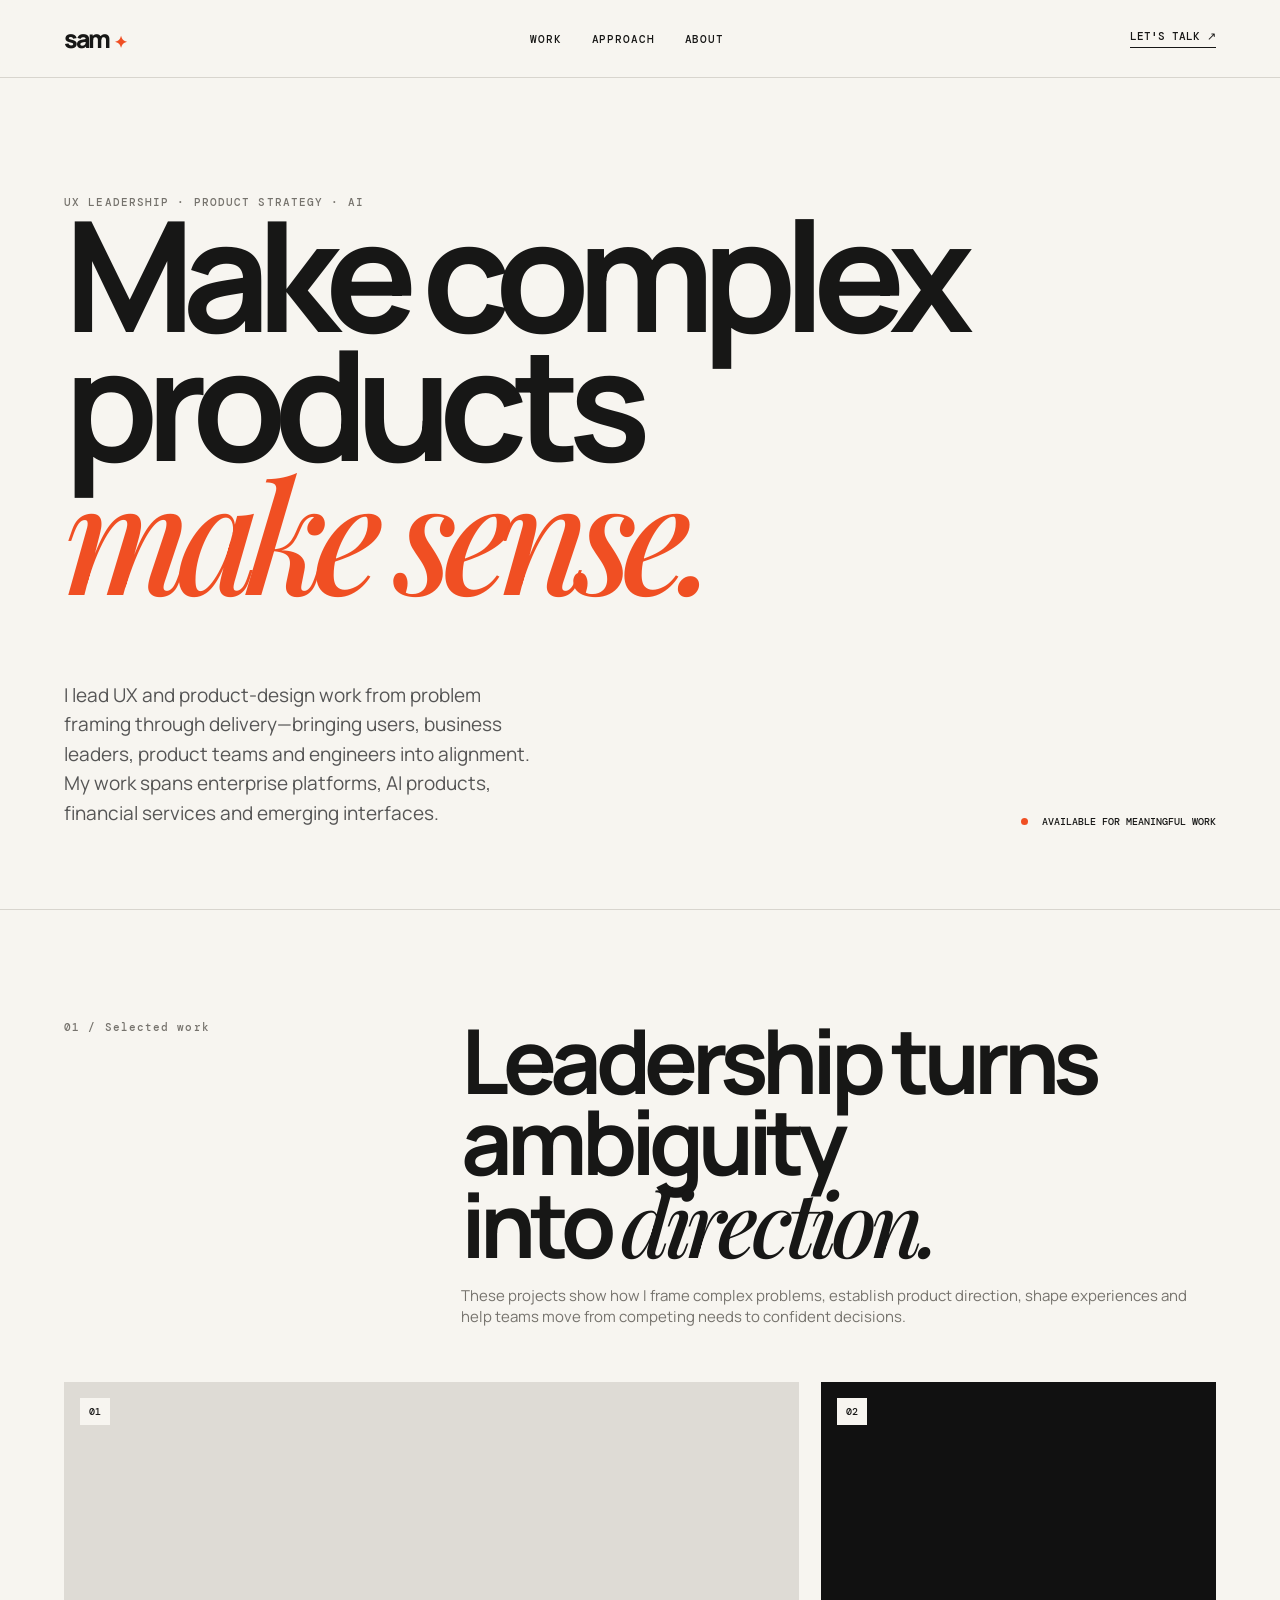
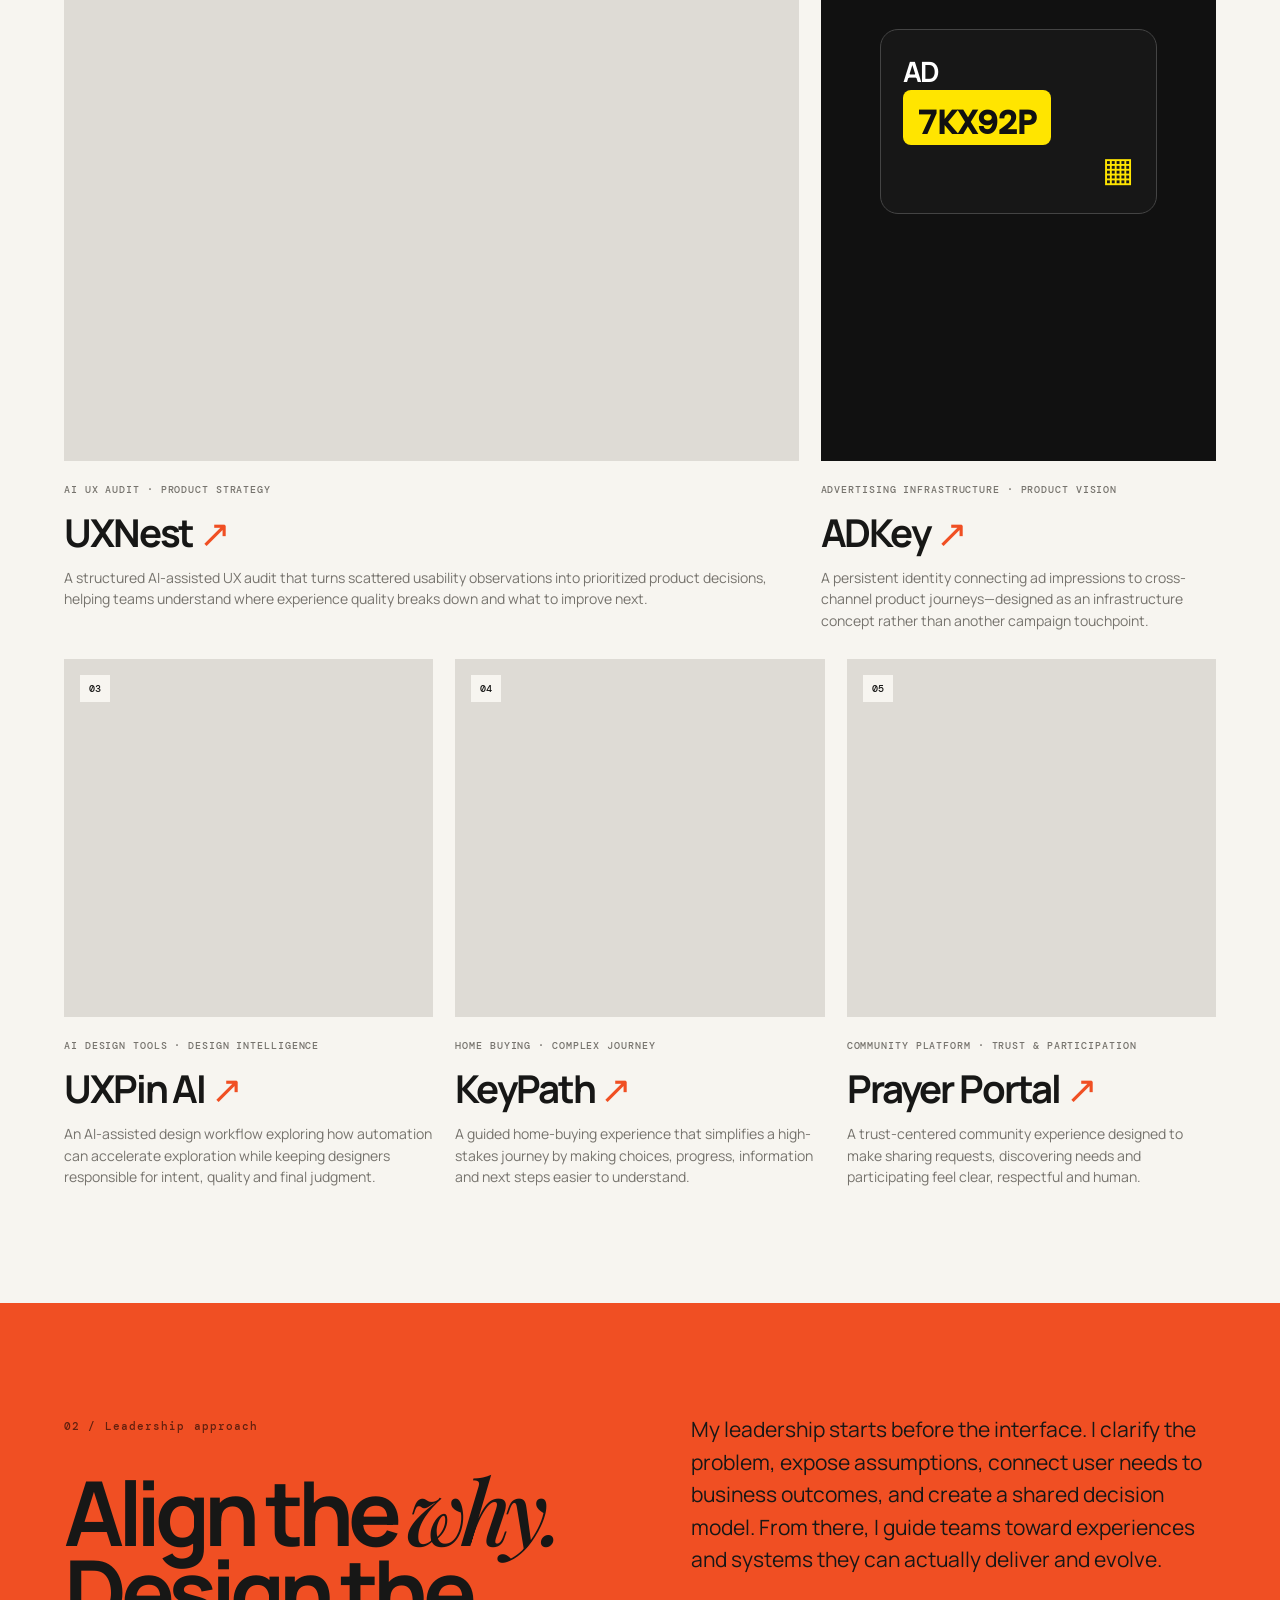
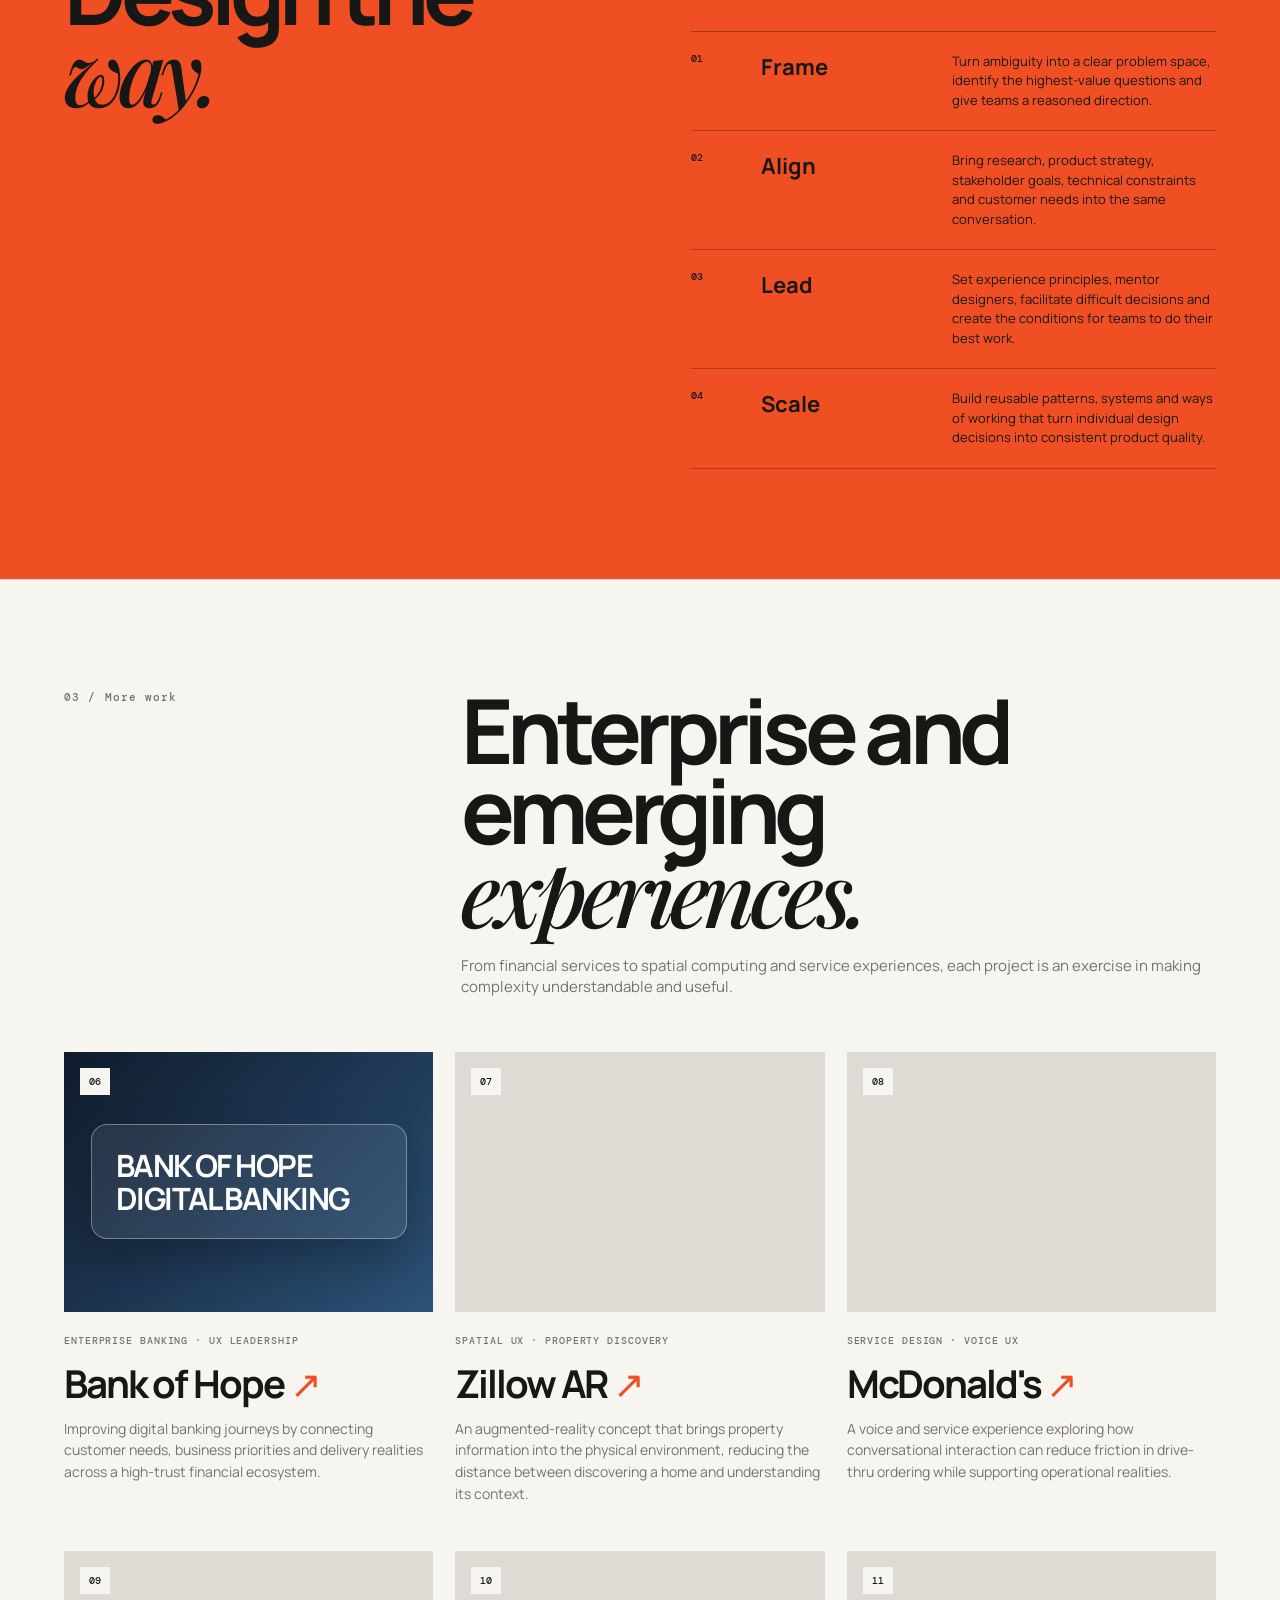
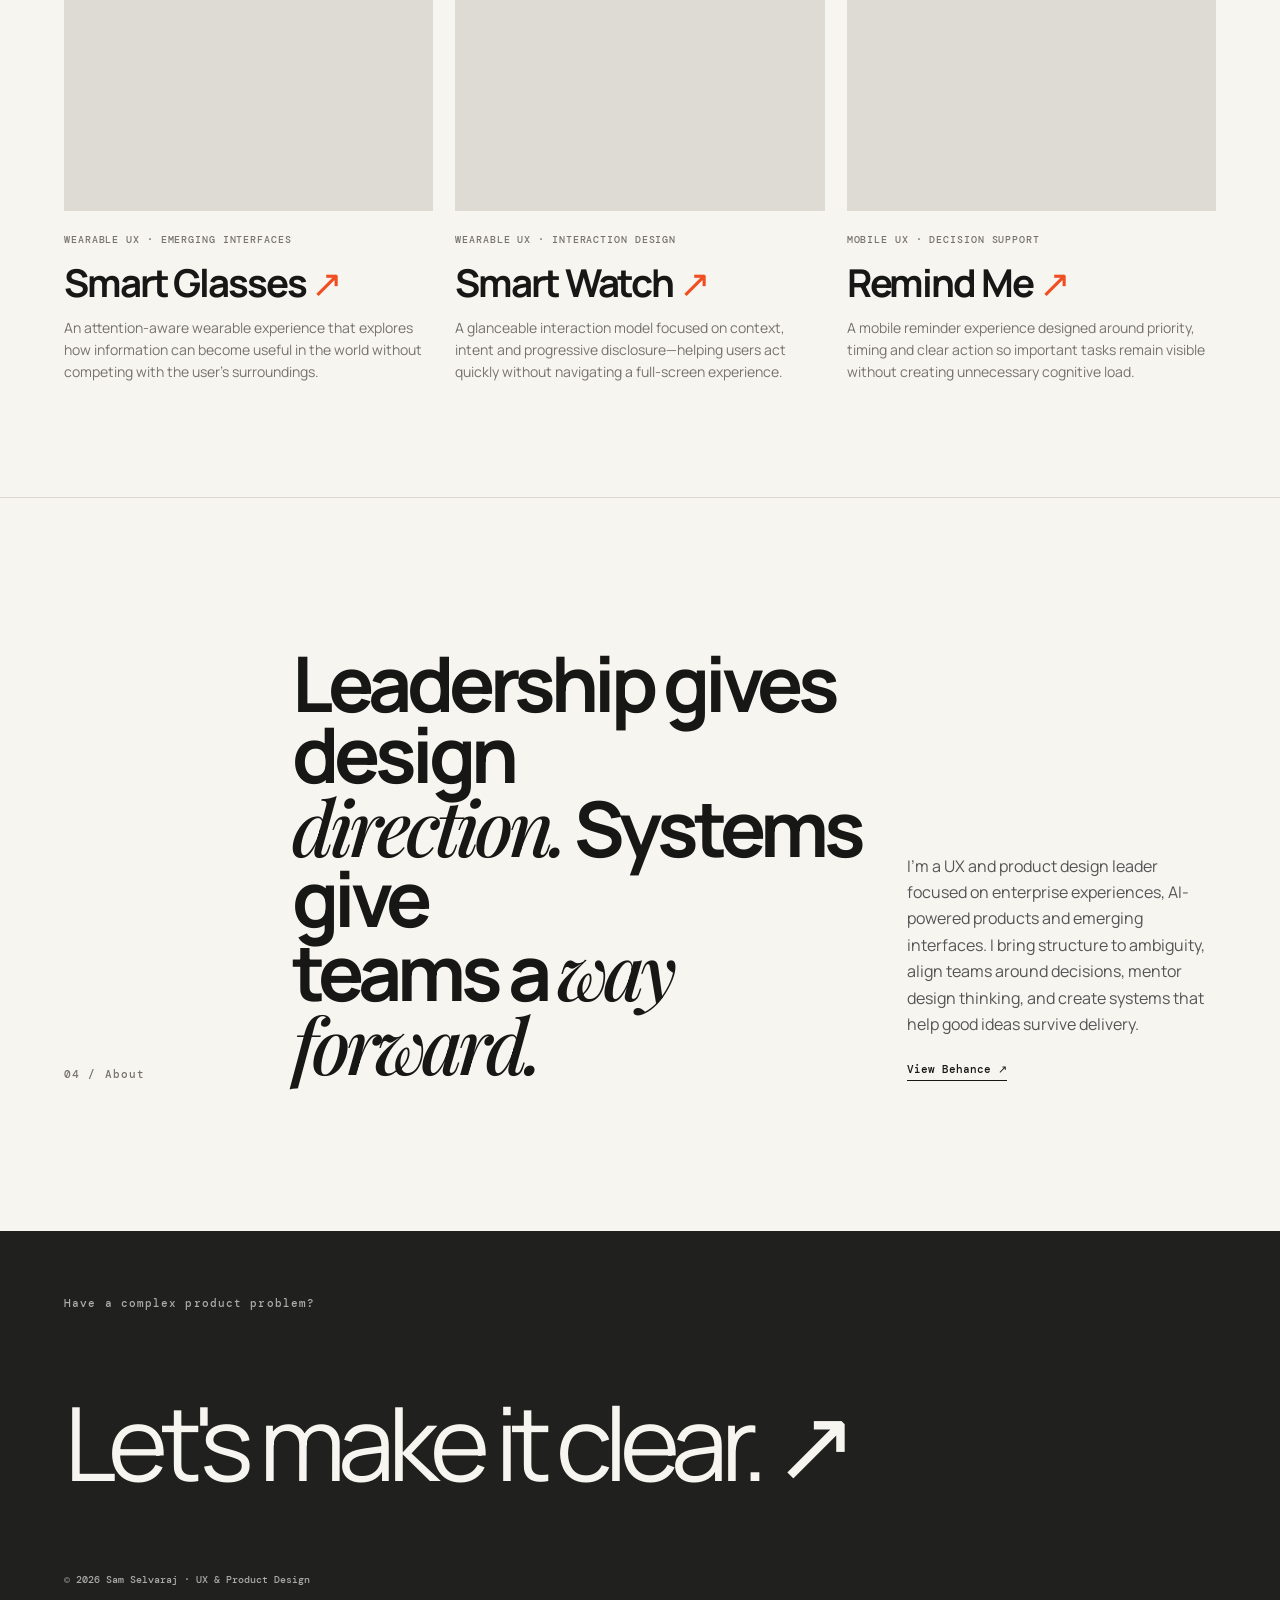
==== commit 809c51b0: "Strengthen UX leadership portfolio homepage narratives" ====
--- a/index.html
+++ b/index.html
@@ -1 +1 @@
-<!doctype html><html lang="en"><head><meta charset="utf-8"><meta name="viewport" content="width=device-width,initial-scale=1"><title>Sam Selvaraj — UX & Product Design Leadership</title><meta name="description" content="Senior UX and product design leadership for enterprise, AI and emerging experiences."><link rel="stylesheet" href="style.css"></head><body><header><a class="logo" href="#">sam<span>✦</span></a><nav><a href="#work">Work</a><a href="#approach">Approach</a><a href="#about">About</a></nav><a class="contact" href="#contact">Let's talk ↗</a></header><main><section class="hero"><div class="hero-label">UX LEADERSHIP · PRODUCT STRATEGY · AI</div><h1>Make complex products<br><em>make sense.</em></h1><div class="hero-bottom"><p>I lead UX and product-design work that brings users, stakeholders and delivery teams into alignment—turning enterprise complexity and emerging technology into useful, credible experiences.</p><div class="availability"><i></i> Available for meaningful work</div></div></section><section id="work" class="work"><div class="section-intro"><span>01 / Selected work</span><div><h2>Strategy becomes real<br>through <em>decisions.</em></h2><p>AI products, enterprise systems and interaction concepts—centered on the problem, team alignment and product outcome.</p></div></div><div class="featured"><a class="project-card hero-card" href="pages/uxnest.html"><div class="thumb"><span>01</span></div><div class="card-copy"><small>AI UX Audit</small><h3>UXNest <b>↗</b></h3><p>Structured UX findings that help teams prioritize and communicate what to fix next.</p></div></a><a class="project-card" href="pages/adkey.html"><div class="thumb adkey-thumb"><div class="adkey-thumb-ui"><strong>AD<span>KEY</span></strong><b>7KX92P</b><i>▦</i></div><span>02</span></div><div class="card-copy"><small>Advertising Infrastructure</small><h3>ADKey <b>↗</b></h3><p>A persistent identity connecting ad impressions to cross-channel product journeys.</p></div></a></div><div class="grid"><a class="project-card" href="pages/uxpin-ai.html"><div class="thumb"><span>03</span></div><div class="card-copy"><small>Design Intelligence</small><h3>UXPin AI <b>↗</b></h3><p>AI assistance designed to accelerate thinking without replacing judgment.</p></div></a><a class="project-card" href="pages/keypath.html"><div class="thumb"><span>04</span></div><div class="card-copy"><small>Home Buying UX</small><h3>KeyPath <b>↗</b></h3><p>A guided product journey for a complex purchase.</p></div></a><a class="project-card" href="pages/prayer-portal.html"><div class="thumb"><span>05</span></div><div class="card-copy"><small>Community UX</small><h3>Prayer Portal <b>↗</b></h3><p>A trust-centered experience for requests and participation.</p></div></a></div></section><section id="approach" class="approach"><div><span>02 / Leadership approach</span><h2>Align the <em>why.</em><br>Design the <em>way.</em></h2></div><div class="approach-copy"><p>I make the work legible before I make it beautiful: clarify the user need, frame the business and technical trade-offs, create a shared decision model, then build the patterns that let teams deliver consistently.</p><div class="principles"><div><b>01</b><h3>Frame</h3><p>Turn ambiguity into a problem the team can make decisions around.</p></div><div><b>02</b><h3>Align</h3><p>Connect research, stakeholder goals, technical constraints and product outcomes.</p></div><div><b>03</b><h3>Scale</h3><p>Use systems and clear interaction patterns to make quality repeatable.</p></div></div></div></section><section class="archive"><div class="section-intro"><span>03 / More work</span><div><h2>Enterprise and<br>emerging <em>experiences.</em></h2></div></div><div class="archive-grid"><a class="project-card" href="pages/banking.html"><div class="thumb"><span>06</span></div><div class="card-copy"><small>Enterprise Banking</small><h3>Bank of Hope <b>↗</b></h3><p>Digital banking leadership across high-trust journeys and systems.</p></div></a><a class="project-card" href="pages/zillow.html"><div class="thumb"><span>07</span></div><div class="card-copy"><small>Spatial UX</small><h3>Zillow AR <b>↗</b></h3><p>Contextual spatial interaction for property discovery.</p></div></a><a class="project-card" href="pages/mcd.html"><div class="thumb"><span>08</span></div><div class="card-copy"><small>Service Experience</small><h3>McDonald's <b>↗</b></h3><p>Voice and service design for drive-thru ordering.</p></div></a><a class="project-card" href="pages/glasses.html"><div class="thumb"><span>09</span></div><div class="card-copy"><small>Wearable UX</small><h3>Smart Glasses <b>↗</b></h3><p>Attention-aware interaction for interfaces in the world.</p></div></a><a class="project-card" href="pages/watch.html"><div class="thumb"><span>10</span></div><div class="card-copy"><small>Interaction Design</small><h3>Smart Watch <b>↗</b></h3><p>Glanceable journeys shaped by context and intent.</p></div></a><a class="project-card" href="pages/remind.html"><div class="thumb"><span>11</span></div><div class="card-copy"><small>Mobile UX</small><h3>Remind Me <b>↗</b></h3><p>Priority and timing made clear in a mobile decision system.</p></div></a></div></section><section id="about" class="about"><span>04 / About</span><h2>Leadership gives design<br><em>direction.</em> Systems give<br>teams a <em>way forward.</em></h2><div><p>I'm a UX and product design leader focused on enterprise experiences, AI-powered products and emerging interfaces. I bring structure to ambiguity, align teams around decisions, and create systems that help good ideas survive delivery.</p><a href="https://www.behance.net/ssamcbe" target="_blank">View Behance ↗</a></div></section></main><footer id="contact"><span>Have a complex product problem?</span><a href="mailto:samdesignx@gmail.com">Let's make it clear. ↗</a><small>© 2026 Sam Selvaraj · UX & Product Design</small></footer></body></html>
+<!doctype html><html lang="en"><head><meta charset="utf-8"><meta name="viewport" content="width=device-width,initial-scale=1"><title>Sam Selvaraj — UX & Product Design Leadership</title><meta name="description" content="Senior UX and product design leadership for enterprise, AI and emerging experiences."><link rel="stylesheet" href="style.css"></head><body><header><a class="logo" href="#">sam<span>✦</span></a><nav><a href="#work">Work</a><a href="#approach">Approach</a><a href="#about">About</a></nav><a class="contact" href="#contact">Let's talk ↗</a></header><main><section class="hero"><div class="hero-label">UX LEADERSHIP · PRODUCT STRATEGY · AI</div><h1>Make complex products<br><em>make sense.</em></h1><div class="hero-bottom"><p>I lead UX and product-design work from problem framing through delivery—bringing users, business leaders, product teams and engineers into alignment. My work spans enterprise platforms, AI products, financial services and emerging interfaces.</p><div class="availability"><i></i> Available for meaningful work</div></div></section><section id="work" class="work"><div class="section-intro"><span>01 / Selected work</span><div><h2>Leadership turns ambiguity<br>into <em>direction.</em></h2><p>These projects show how I frame complex problems, establish product direction, shape experiences and help teams move from competing needs to confident decisions.</p></div></div><div class="featured"><a class="project-card hero-card" href="pages/uxnest.html"><div class="thumb"><span>01</span></div><div class="card-copy"><small>AI UX Audit · Product Strategy</small><h3>UXNest <b>↗</b></h3><p>A structured AI-assisted UX audit that turns scattered usability observations into prioritized product decisions, helping teams understand where experience quality breaks down and what to improve next.</p></div></a><a class="project-card" href="pages/adkey.html"><div class="thumb adkey-thumb"><div class="adkey-thumb-ui"><strong>AD<span>KEY</span></strong><b>7KX92P</b><i>▦</i></div><span>02</span></div><div class="card-copy"><small>Advertising Infrastructure · Product Vision</small><h3>ADKey <b>↗</b></h3><p>A persistent identity connecting ad impressions to cross-channel product journeys—designed as an infrastructure concept rather than another campaign touchpoint.</p></div></a></div><div class="grid"><a class="project-card" href="pages/uxpin-ai.html"><div class="thumb"><span>03</span></div><div class="card-copy"><small>AI Design Tools · Design Intelligence</small><h3>UXPin AI <b>↗</b></h3><p>An AI-assisted design workflow exploring how automation can accelerate exploration while keeping designers responsible for intent, quality and final judgment.</p></div></a><a class="project-card" href="pages/keypath.html"><div class="thumb"><span>04</span></div><div class="card-copy"><small>Home Buying · Complex Journey</small><h3>KeyPath <b>↗</b></h3><p>A guided home-buying experience that simplifies a high-stakes journey by making choices, progress, information and next steps easier to understand.</p></div></a><a class="project-card" href="pages/prayer-portal.html"><div class="thumb"><span>05</span></div><div class="card-copy"><small>Community Platform · Trust & Participation</small><h3>Prayer Portal <b>↗</b></h3><p>A trust-centered community experience designed to make sharing requests, discovering needs and participating feel clear, respectful and human.</p></div></a></div></section><section id="approach" class="approach"><div><span>02 / Leadership approach</span><h2>Align the <em>why.</em><br>Design the <em>way.</em></h2></div><div class="approach-copy"><p>My leadership starts before the interface. I clarify the problem, expose assumptions, connect user needs to business outcomes, and create a shared decision model. From there, I guide teams toward experiences and systems they can actually deliver and evolve.</p><div class="principles"><div><b>01</b><h3>Frame</h3><p>Turn ambiguity into a clear problem space, identify the highest-value questions and give teams a reasoned direction.</p></div><div><b>02</b><h3>Align</h3><p>Bring research, product strategy, stakeholder goals, technical constraints and customer needs into the same conversation.</p></div><div><b>03</b><h3>Lead</h3><p>Set experience principles, mentor designers, facilitate difficult decisions and create the conditions for teams to do their best work.</p></div><div><b>04</b><h3>Scale</h3><p>Build reusable patterns, systems and ways of working that turn individual design decisions into consistent product quality.</p></div></div></div></section><section class="archive"><div class="section-intro"><span>03 / More work</span><div><h2>Enterprise and<br>emerging <em>experiences.</em></h2><p>From financial services to spatial computing and service experiences, each project is an exercise in making complexity understandable and useful.</p></div></div><div class="archive-grid"><a class="project-card" href="pages/banking.html"><div class="thumb"><span>06</span></div><div class="card-copy"><small>Enterprise Banking · UX Leadership</small><h3>Bank of Hope <b>↗</b></h3><p>Improving digital banking journeys by connecting customer needs, business priorities and delivery realities across a high-trust financial ecosystem.</p></div></a><a class="project-card" href="pages/zillow.html"><div class="thumb"><span>07</span></div><div class="card-copy"><small>Spatial UX · Property Discovery</small><h3>Zillow AR <b>↗</b></h3><p>An augmented-reality concept that brings property information into the physical environment, reducing the distance between discovering a home and understanding its context.</p></div></a><a class="project-card" href="pages/mcd.html"><div class="thumb"><span>08</span></div><div class="card-copy"><small>Service Design · Voice UX</small><h3>McDonald's <b>↗</b></h3><p>A voice and service experience exploring how conversational interaction can reduce friction in drive-thru ordering while supporting operational realities.</p></div></a><a class="project-card" href="pages/glasses.html"><div class="thumb"><span>09</span></div><div class="card-copy"><small>Wearable UX · Emerging Interfaces</small><h3>Smart Glasses <b>↗</b></h3><p>An attention-aware wearable experience that explores how information can become useful in the world without competing with the user's surroundings.</p></div></a><a class="project-card" href="pages/watch.html"><div class="thumb"><span>10</span></div><div class="card-copy"><small>Wearable UX · Interaction Design</small><h3>Smart Watch <b>↗</b></h3><p>A glanceable interaction model focused on context, intent and progressive disclosure—helping users act quickly without navigating a full-screen experience.</p></div></a><a class="project-card" href="pages/remind.html"><div class="thumb"><span>11</span></div><div class="card-copy"><small>Mobile UX · Decision Support</small><h3>Remind Me <b>↗</b></h3><p>A mobile reminder experience designed around priority, timing and clear action so important tasks remain visible without creating unnecessary cognitive load.</p></div></a></div></section><section id="about" class="about"><span>04 / About</span><h2>Leadership gives design<br><em>direction.</em> Systems give<br>teams a <em>way forward.</em></h2><div><p>I'm a UX and product design leader focused on enterprise experiences, AI-powered products and emerging interfaces. I bring structure to ambiguity, align teams around decisions, mentor design thinking, and create systems that help good ideas survive delivery.</p><a href="https://www.behance.net/ssamcbe" target="_blank">View Behance ↗</a></div></section></main><footer id="contact"><span>Have a complex product problem?</span><a href="mailto:samdesignx@gmail.com">Let's make it clear. ↗</a><small>© 2026 Sam Selvaraj · UX & Product Design</small></footer></body></html>
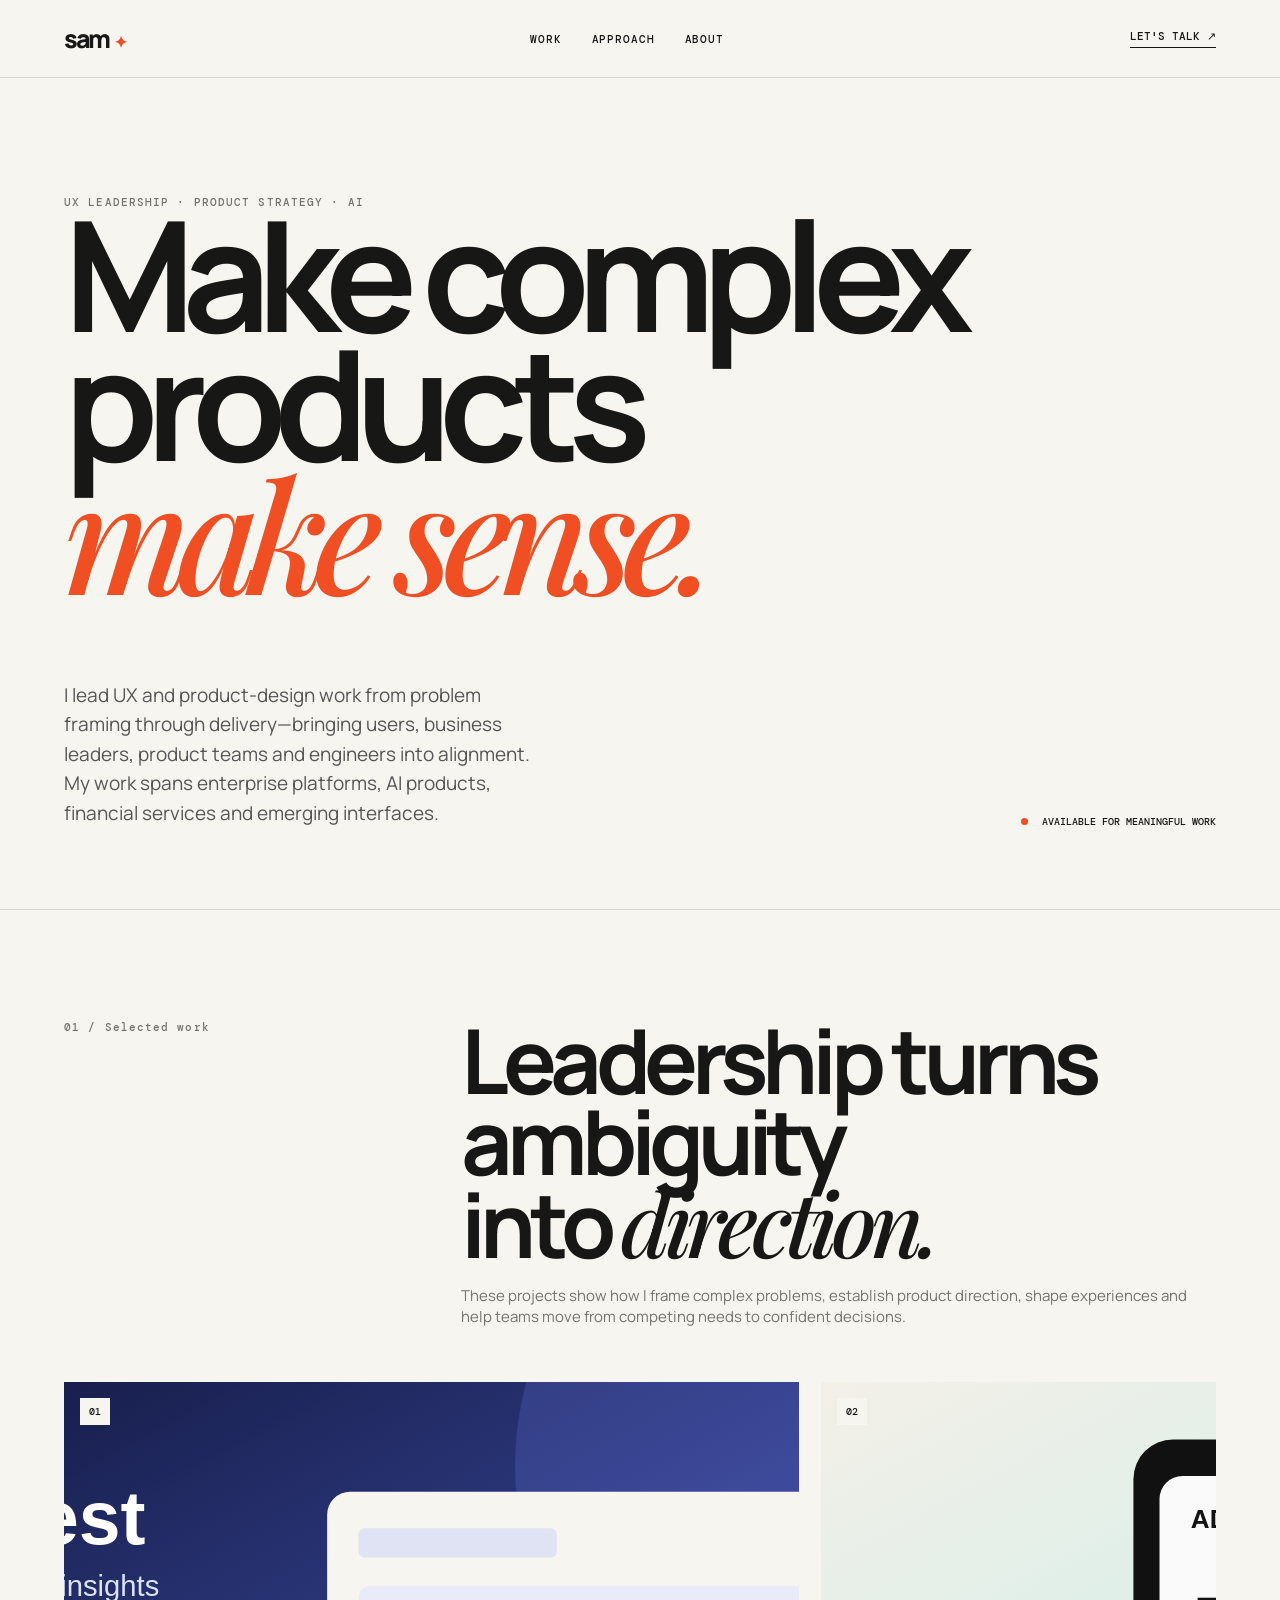
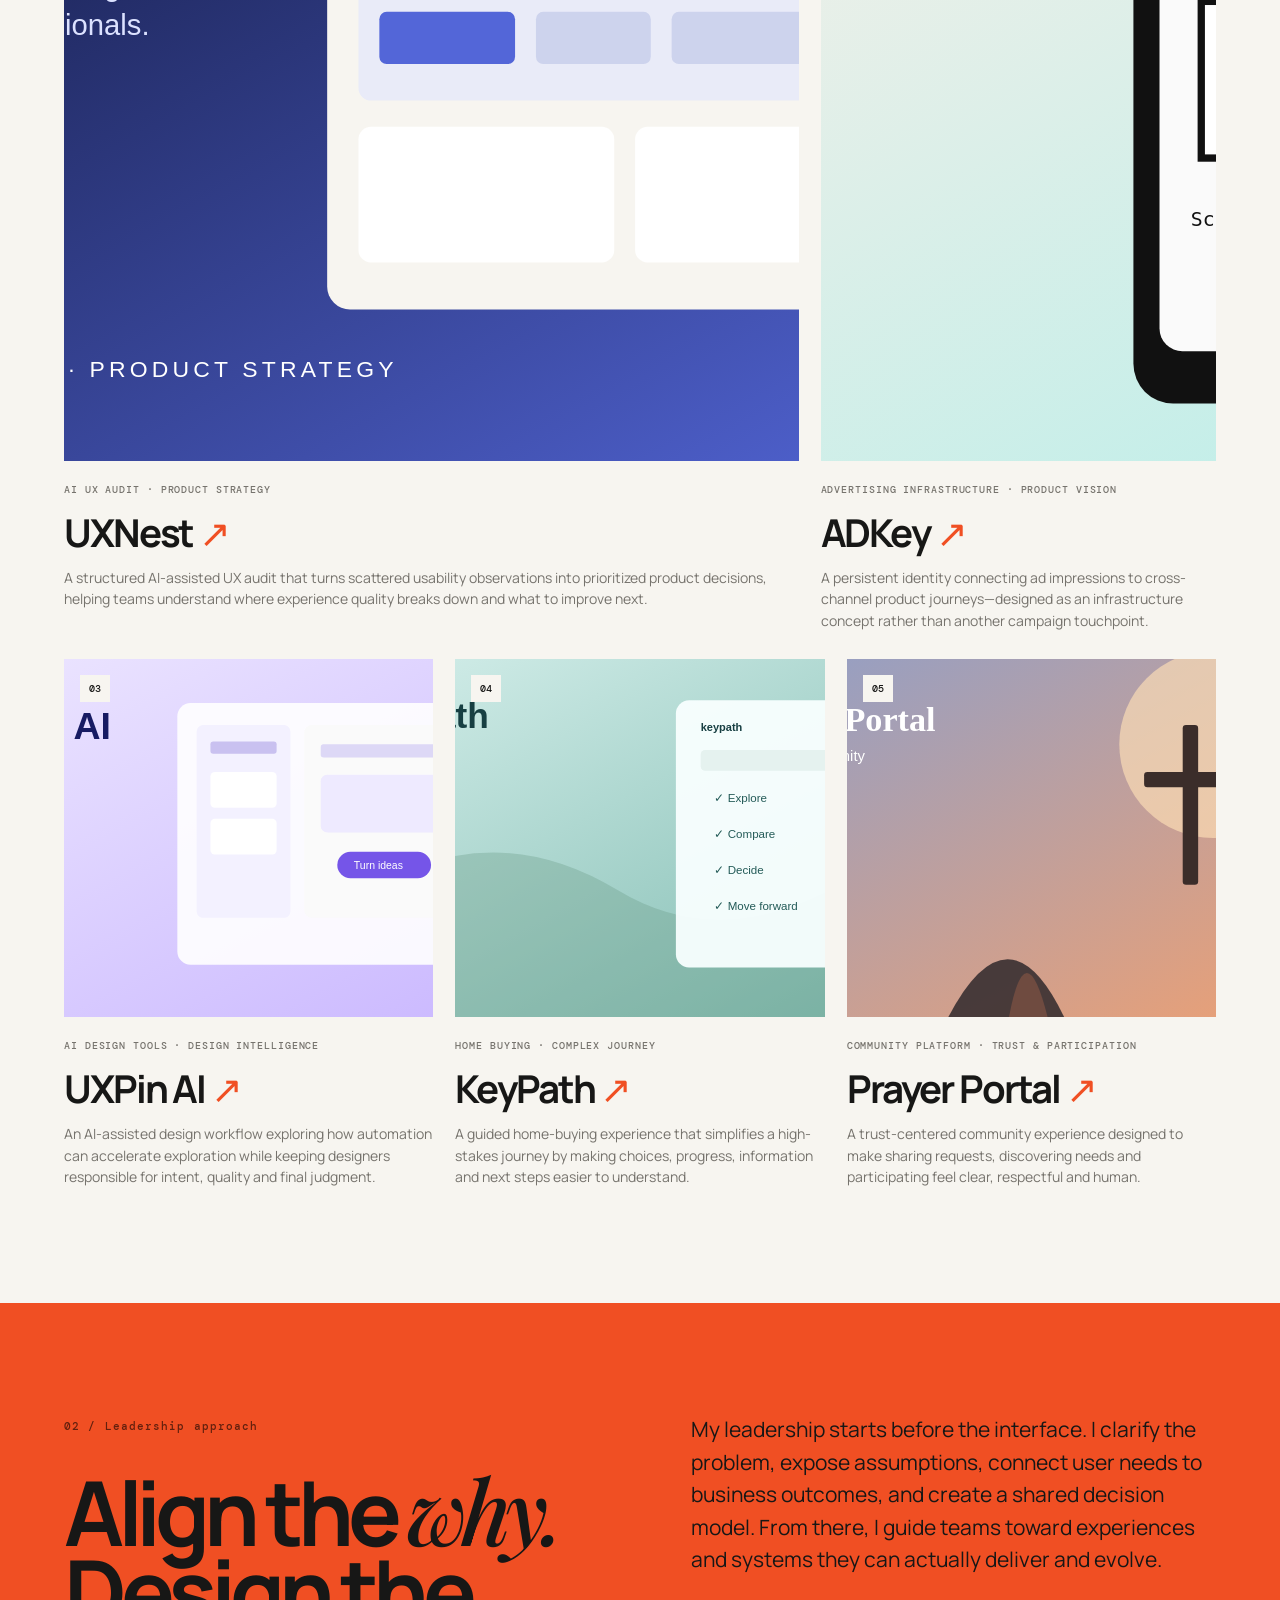
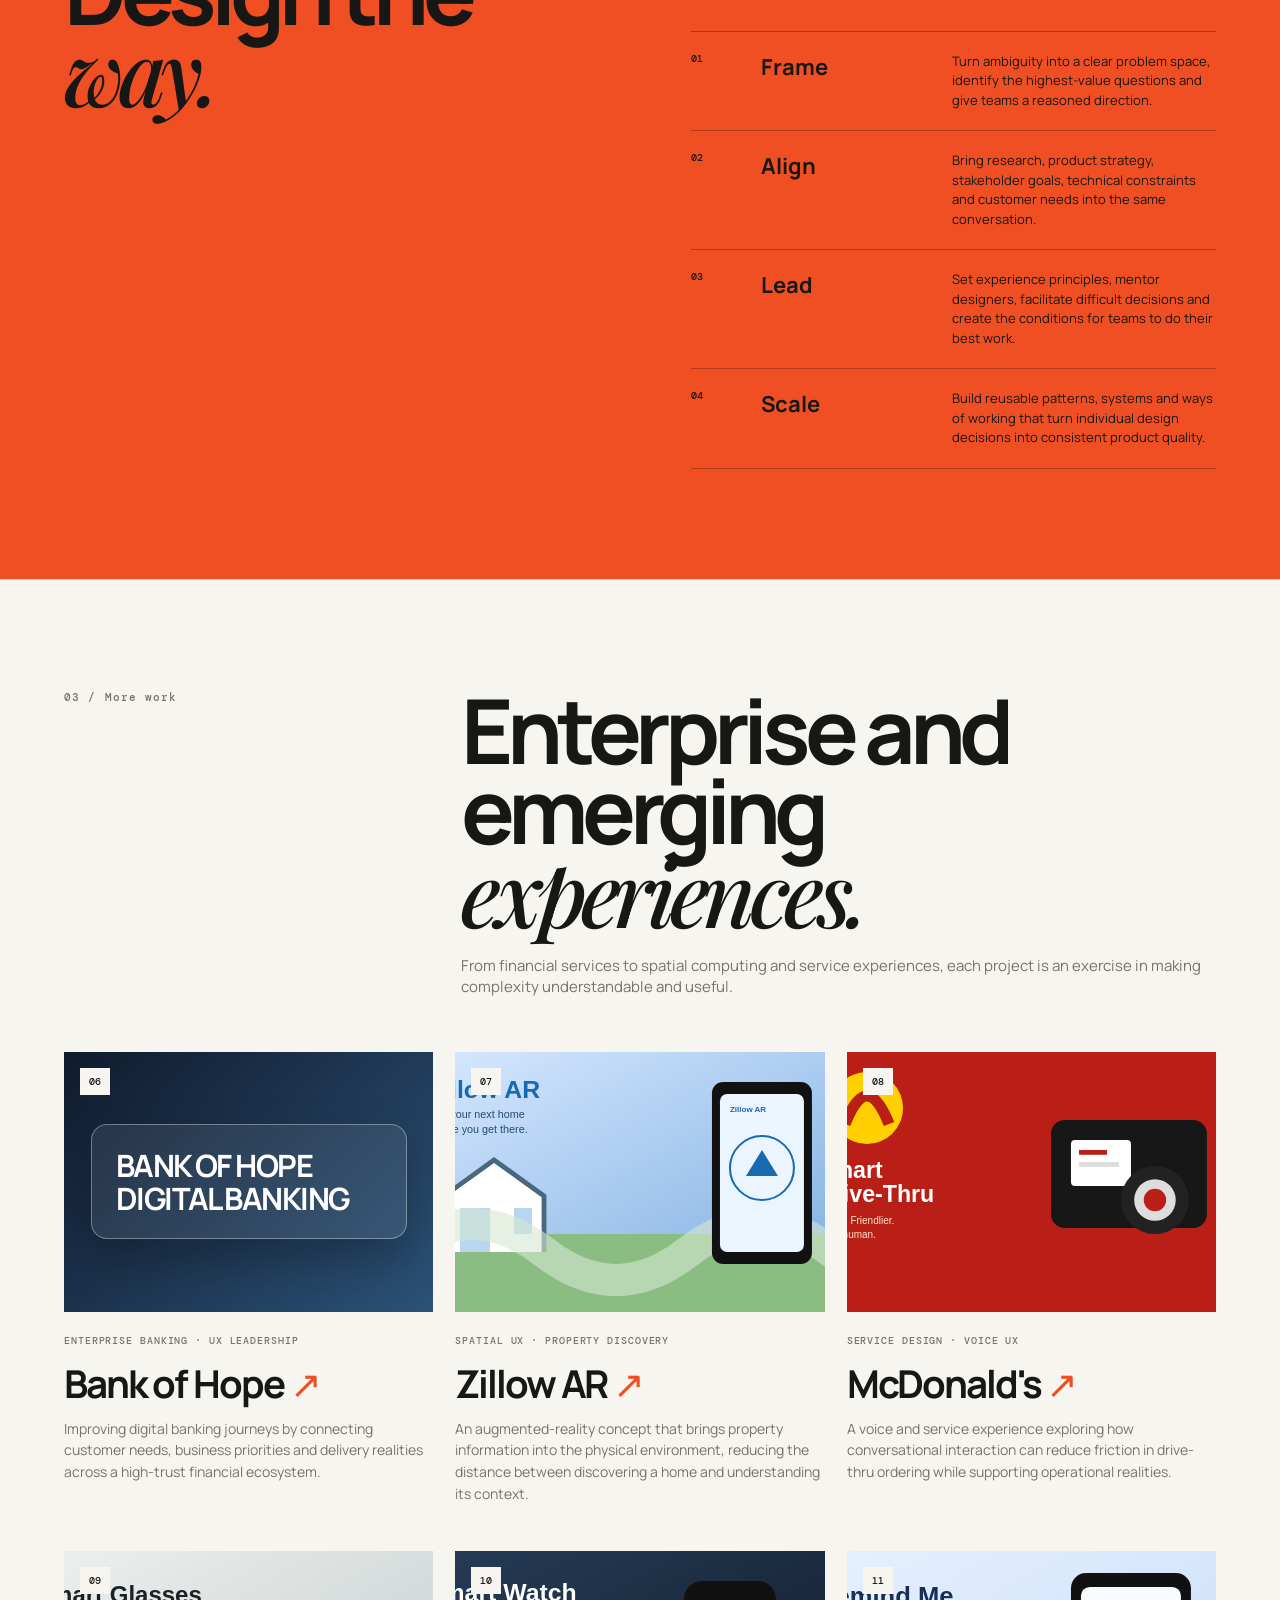
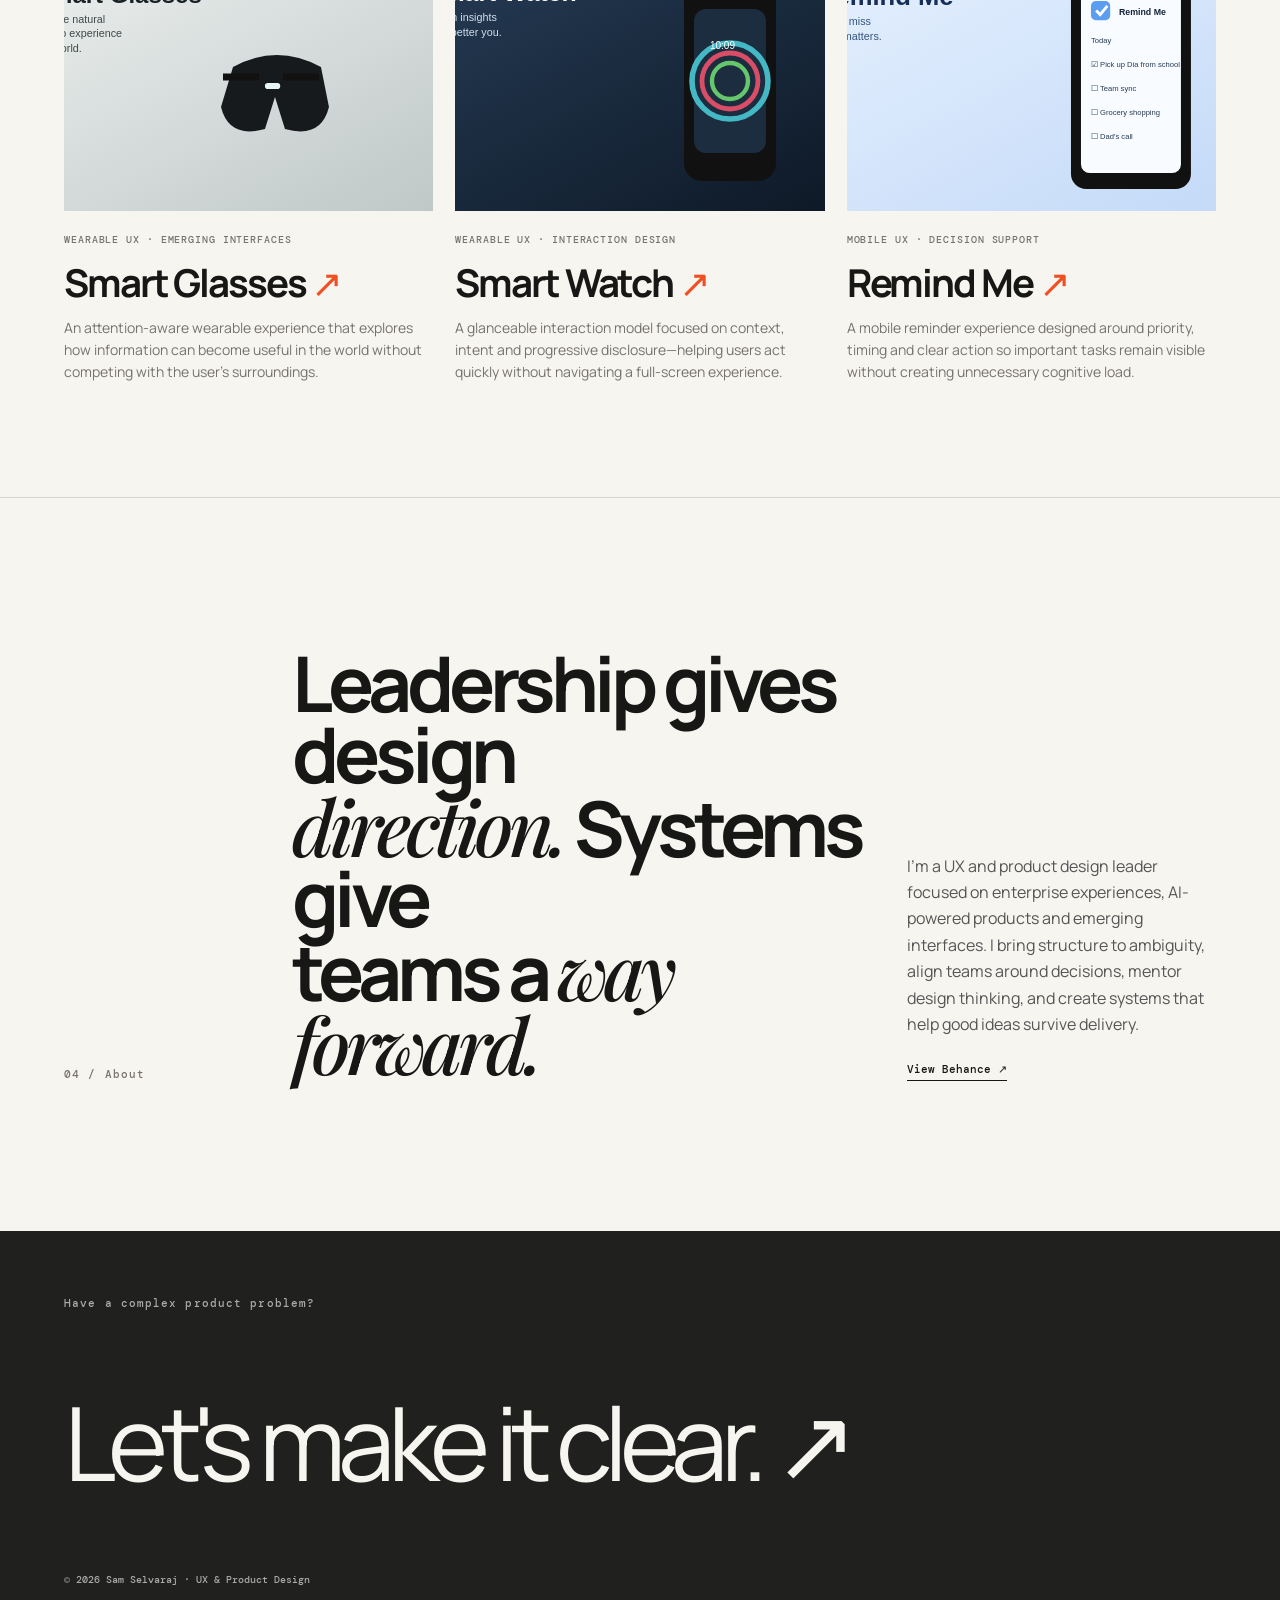
==== commit 8cc1e056: "Add project thumbnails to portfolio" ====
--- a/index.html
+++ b/index.html
@@ -1 +1 @@
-<!doctype html><html lang="en"><head><meta charset="utf-8"><meta name="viewport" content="width=device-width,initial-scale=1"><title>Sam Selvaraj — UX & Product Design Leadership</title><meta name="description" content="Senior UX and product design leadership for enterprise, AI and emerging experiences."><link rel="stylesheet" href="style.css"></head><body><header><a class="logo" href="#">sam<span>✦</span></a><nav><a href="#work">Work</a><a href="#approach">Approach</a><a href="#about">About</a></nav><a class="contact" href="#contact">Let's talk ↗</a></header><main><section class="hero"><div class="hero-label">UX LEADERSHIP · PRODUCT STRATEGY · AI</div><h1>Make complex products<br><em>make sense.</em></h1><div class="hero-bottom"><p>I lead UX and product-design work from problem framing through delivery—bringing users, business leaders, product teams and engineers into alignment. My work spans enterprise platforms, AI products, financial services and emerging interfaces.</p><div class="availability"><i></i> Available for meaningful work</div></div></section><section id="work" class="work"><div class="section-intro"><span>01 / Selected work</span><div><h2>Leadership turns ambiguity<br>into <em>direction.</em></h2><p>These projects show how I frame complex problems, establish product direction, shape experiences and help teams move from competing needs to confident decisions.</p></div></div><div class="featured"><a class="project-card hero-card" href="pages/uxnest.html"><div class="thumb"><span>01</span></div><div class="card-copy"><small>AI UX Audit · Product Strategy</small><h3>UXNest <b>↗</b></h3><p>A structured AI-assisted UX audit that turns scattered usability observations into prioritized product decisions, helping teams understand where experience quality breaks down and what to improve next.</p></div></a><a class="project-card" href="pages/adkey.html"><div class="thumb adkey-thumb"><div class="adkey-thumb-ui"><strong>AD<span>KEY</span></strong><b>7KX92P</b><i>▦</i></div><span>02</span></div><div class="card-copy"><small>Advertising Infrastructure · Product Vision</small><h3>ADKey <b>↗</b></h3><p>A persistent identity connecting ad impressions to cross-channel product journeys—designed as an infrastructure concept rather than another campaign touchpoint.</p></div></a></div><div class="grid"><a class="project-card" href="pages/uxpin-ai.html"><div class="thumb"><span>03</span></div><div class="card-copy"><small>AI Design Tools · Design Intelligence</small><h3>UXPin AI <b>↗</b></h3><p>An AI-assisted design workflow exploring how automation can accelerate exploration while keeping designers responsible for intent, quality and final judgment.</p></div></a><a class="project-card" href="pages/keypath.html"><div class="thumb"><span>04</span></div><div class="card-copy"><small>Home Buying · Complex Journey</small><h3>KeyPath <b>↗</b></h3><p>A guided home-buying experience that simplifies a high-stakes journey by making choices, progress, information and next steps easier to understand.</p></div></a><a class="project-card" href="pages/prayer-portal.html"><div class="thumb"><span>05</span></div><div class="card-copy"><small>Community Platform · Trust & Participation</small><h3>Prayer Portal <b>↗</b></h3><p>A trust-centered community experience designed to make sharing requests, discovering needs and participating feel clear, respectful and human.</p></div></a></div></section><section id="approach" class="approach"><div><span>02 / Leadership approach</span><h2>Align the <em>why.</em><br>Design the <em>way.</em></h2></div><div class="approach-copy"><p>My leadership starts before the interface. I clarify the problem, expose assumptions, connect user needs to business outcomes, and create a shared decision model. From there, I guide teams toward experiences and systems they can actually deliver and evolve.</p><div class="principles"><div><b>01</b><h3>Frame</h3><p>Turn ambiguity into a clear problem space, identify the highest-value questions and give teams a reasoned direction.</p></div><div><b>02</b><h3>Align</h3><p>Bring research, product strategy, stakeholder goals, technical constraints and customer needs into the same conversation.</p></div><div><b>03</b><h3>Lead</h3><p>Set experience principles, mentor designers, facilitate difficult decisions and create the conditions for teams to do their best work.</p></div><div><b>04</b><h3>Scale</h3><p>Build reusable patterns, systems and ways of working that turn individual design decisions into consistent product quality.</p></div></div></div></section><section class="archive"><div class="section-intro"><span>03 / More work</span><div><h2>Enterprise and<br>emerging <em>experiences.</em></h2><p>From financial services to spatial computing and service experiences, each project is an exercise in making complexity understandable and useful.</p></div></div><div class="archive-grid"><a class="project-card" href="pages/banking.html"><div class="thumb"><span>06</span></div><div class="card-copy"><small>Enterprise Banking · UX Leadership</small><h3>Bank of Hope <b>↗</b></h3><p>Improving digital banking journeys by connecting customer needs, business priorities and delivery realities across a high-trust financial ecosystem.</p></div></a><a class="project-card" href="pages/zillow.html"><div class="thumb"><span>07</span></div><div class="card-copy"><small>Spatial UX · Property Discovery</small><h3>Zillow AR <b>↗</b></h3><p>An augmented-reality concept that brings property information into the physical environment, reducing the distance between discovering a home and understanding its context.</p></div></a><a class="project-card" href="pages/mcd.html"><div class="thumb"><span>08</span></div><div class="card-copy"><small>Service Design · Voice UX</small><h3>McDonald's <b>↗</b></h3><p>A voice and service experience exploring how conversational interaction can reduce friction in drive-thru ordering while supporting operational realities.</p></div></a><a class="project-card" href="pages/glasses.html"><div class="thumb"><span>09</span></div><div class="card-copy"><small>Wearable UX · Emerging Interfaces</small><h3>Smart Glasses <b>↗</b></h3><p>An attention-aware wearable experience that explores how information can become useful in the world without competing with the user's surroundings.</p></div></a><a class="project-card" href="pages/watch.html"><div class="thumb"><span>10</span></div><div class="card-copy"><small>Wearable UX · Interaction Design</small><h3>Smart Watch <b>↗</b></h3><p>A glanceable interaction model focused on context, intent and progressive disclosure—helping users act quickly without navigating a full-screen experience.</p></div></a><a class="project-card" href="pages/remind.html"><div class="thumb"><span>11</span></div><div class="card-copy"><small>Mobile UX · Decision Support</small><h3>Remind Me <b>↗</b></h3><p>A mobile reminder experience designed around priority, timing and clear action so important tasks remain visible without creating unnecessary cognitive load.</p></div></a></div></section><section id="about" class="about"><span>04 / About</span><h2>Leadership gives design<br><em>direction.</em> Systems give<br>teams a <em>way forward.</em></h2><div><p>I'm a UX and product design leader focused on enterprise experiences, AI-powered products and emerging interfaces. I bring structure to ambiguity, align teams around decisions, mentor design thinking, and create systems that help good ideas survive delivery.</p><a href="https://www.behance.net/ssamcbe" target="_blank">View Behance ↗</a></div></section></main><footer id="contact"><span>Have a complex product problem?</span><a href="mailto:samdesignx@gmail.com">Let's make it clear. ↗</a><small>© 2026 Sam Selvaraj · UX & Product Design</small></footer></body></html>+<!doctype html><html lang="en"><head><meta charset="utf-8"><meta name="viewport" content="width=device-width,initial-scale=1"><title>Sam Selvaraj — UX & Product Design Leadership</title><meta name="description" content="Senior UX and product design leadership for enterprise, AI and emerging experiences."><link rel="stylesheet" href="style.css?v=20260907"></head><body><header><a class="logo" href="#">sam<span>✦</span></a><nav><a href="#work">Work</a><a href="#approach">Approach</a><a href="#about">About</a></nav><a class="contact" href="#contact">Let's talk ↗</a></header><main><section class="hero"><div class="hero-label">UX LEADERSHIP · PRODUCT STRATEGY · AI</div><h1>Make complex products<br><em>make sense.</em></h1><div class="hero-bottom"><p>I lead UX and product-design work from problem framing through delivery—bringing users, business leaders, product teams and engineers into alignment. My work spans enterprise platforms, AI products, financial services and emerging interfaces.</p><div class="availability"><i></i> Available for meaningful work</div></div></section><section id="work" class="work"><div class="section-intro"><span>01 / Selected work</span><div><h2>Leadership turns ambiguity<br>into <em>direction.</em></h2><p>These projects show how I frame complex problems, establish product direction, shape experiences and help teams move from competing needs to confident decisions.</p></div></div><div class="featured"><a class="project-card hero-card" href="pages/uxnest.html"><div class="thumb"><img src="assets/thumbs/uxnest.svg" alt="UXNest AI UX audit thumbnail"><span>01</span></div><div class="card-copy"><small>AI UX Audit · Product Strategy</small><h3>UXNest <b>↗</b></h3><p>A structured AI-assisted UX audit that turns scattered usability observations into prioritized product decisions, helping teams understand where experience quality breaks down and what to improve next.</p></div></a><a class="project-card" href="pages/adkey.html"><div class="thumb"><img src="assets/thumbs/adkey.svg" alt="ADKey advertising identity thumbnail"><span>02</span></div><div class="card-copy"><small>Advertising Infrastructure · Product Vision</small><h3>ADKey <b>↗</b></h3><p>A persistent identity connecting ad impressions to cross-channel product journeys—designed as an infrastructure concept rather than another campaign touchpoint.</p></div></a></div><div class="grid"><a class="project-card" href="pages/uxpin-ai.html"><div class="thumb"><img src="assets/thumbs/uxpin-ai.svg" alt="UXPin AI design tools thumbnail"><span>03</span></div><div class="card-copy"><small>AI Design Tools · Design Intelligence</small><h3>UXPin AI <b>↗</b></h3><p>An AI-assisted design workflow exploring how automation can accelerate exploration while keeping designers responsible for intent, quality and final judgment.</p></div></a><a class="project-card" href="pages/keypath.html"><div class="thumb"><img src="assets/thumbs/keypath.svg" alt="KeyPath home buying thumbnail"><span>04</span></div><div class="card-copy"><small>Home Buying · Complex Journey</small><h3>KeyPath <b>↗</b></h3><p>A guided home-buying experience that simplifies a high-stakes journey by making choices, progress, information and next steps easier to understand.</p></div></a><a class="project-card" href="pages/prayer-portal.html"><div class="thumb"><img src="assets/thumbs/prayer-portal.svg" alt="Prayer Portal community thumbnail"><span>05</span></div><div class="card-copy"><small>Community Platform · Trust & Participation</small><h3>Prayer Portal <b>↗</b></h3><p>A trust-centered community experience designed to make sharing requests, discovering needs and participating feel clear, respectful and human.</p></div></a></div></section><section id="approach" class="approach"><div><span>02 / Leadership approach</span><h2>Align the <em>why.</em><br>Design the <em>way.</em></h2></div><div class="approach-copy"><p>My leadership starts before the interface. I clarify the problem, expose assumptions, connect user needs to business outcomes, and create a shared decision model. From there, I guide teams toward experiences and systems they can actually deliver and evolve.</p><div class="principles"><div><b>01</b><h3>Frame</h3><p>Turn ambiguity into a clear problem space, identify the highest-value questions and give teams a reasoned direction.</p></div><div><b>02</b><h3>Align</h3><p>Bring research, product strategy, stakeholder goals, technical constraints and customer needs into the same conversation.</p></div><div><b>03</b><h3>Lead</h3><p>Set experience principles, mentor designers, facilitate difficult decisions and create the conditions for teams to do their best work.</p></div><div><b>04</b><h3>Scale</h3><p>Build reusable patterns, systems and ways of working that turn individual design decisions into consistent product quality.</p></div></div></div></section><section class="archive"><div class="section-intro"><span>03 / More work</span><div><h2>Enterprise and<br>emerging <em>experiences.</em></h2><p>From financial services to spatial computing and service experiences, each project is an exercise in making complexity understandable and useful.</p></div></div><div class="archive-grid"><a class="project-card" href="pages/banking.html"><div class="thumb"><img src="assets/thumbs/banking.svg" alt="Bank of Hope digital banking thumbnail"><span>06</span></div><div class="card-copy"><small>Enterprise Banking · UX Leadership</small><h3>Bank of Hope <b>↗</b></h3><p>Improving digital banking journeys by connecting customer needs, business priorities and delivery realities across a high-trust financial ecosystem.</p></div></a><a class="project-card" href="pages/zillow.html"><div class="thumb"><img src="assets/thumbs/zillow.svg" alt="Zillow AR property discovery thumbnail"><span>07</span></div><div class="card-copy"><small>Spatial UX · Property Discovery</small><h3>Zillow AR <b>↗</b></h3><p>An augmented-reality concept that brings property information into the physical environment, reducing the distance between discovering a home and understanding its context.</p></div></a><a class="project-card" href="pages/mcd.html"><div class="thumb"><img src="assets/thumbs/mcd.svg" alt="McDonald's Smart Drive-Thru thumbnail"><span>08</span></div><div class="card-copy"><small>Service Design · Voice UX</small><h3>McDonald's <b>↗</b></h3><p>A voice and service experience exploring how conversational interaction can reduce friction in drive-thru ordering while supporting operational realities.</p></div></a><a class="project-card" href="pages/glasses.html"><div class="thumb"><img src="assets/thumbs/glasses.svg" alt="Smart Glasses wearable UX thumbnail"><span>09</span></div><div class="card-copy"><small>Wearable UX · Emerging Interfaces</small><h3>Smart Glasses <b>↗</b></h3><p>An attention-aware wearable experience that explores how information can become useful in the world without competing with the user's surroundings.</p></div></a><a class="project-card" href="pages/watch.html"><div class="thumb"><img src="assets/thumbs/watch.svg" alt="Smart Watch interaction thumbnail"><span>10</span></div><div class="card-copy"><small>Wearable UX · Interaction Design</small><h3>Smart Watch <b>↗</b></h3><p>A glanceable interaction model focused on context, intent and progressive disclosure—helping users act quickly without navigating a full-screen experience.</p></div></a><a class="project-card" href="pages/remind.html"><div class="thumb"><img src="assets/thumbs/remind.svg" alt="Remind Me productivity thumbnail"><span>11</span></div><div class="card-copy"><small>Mobile UX · Decision Support</small><h3>Remind Me <b>↗</b></h3><p>A mobile reminder experience designed around priority, timing and clear action so important tasks remain visible without creating unnecessary cognitive load.</p></div></a></div></section><section id="about" class="about"><span>04 / About</span><h2>Leadership gives design<br><em>direction.</em> Systems give<br>teams a <em>way forward.</em></h2><div><p>I'm a UX and product design leader focused on enterprise experiences, AI-powered products and emerging interfaces. I bring structure to ambiguity, align teams around decisions, mentor design thinking, and create systems that help good ideas survive delivery.</p><a href="https://www.behance.net/ssamcbe" target="_blank">View Behance ↗</a></div></section></main><footer id="contact"><span>Have a complex product problem?</span><a href="mailto:samdesignx@gmail.com">Let's make it clear. ↗</a><small>© 2026 Sam Selvaraj · UX & Product Design</small></footer></body></html>
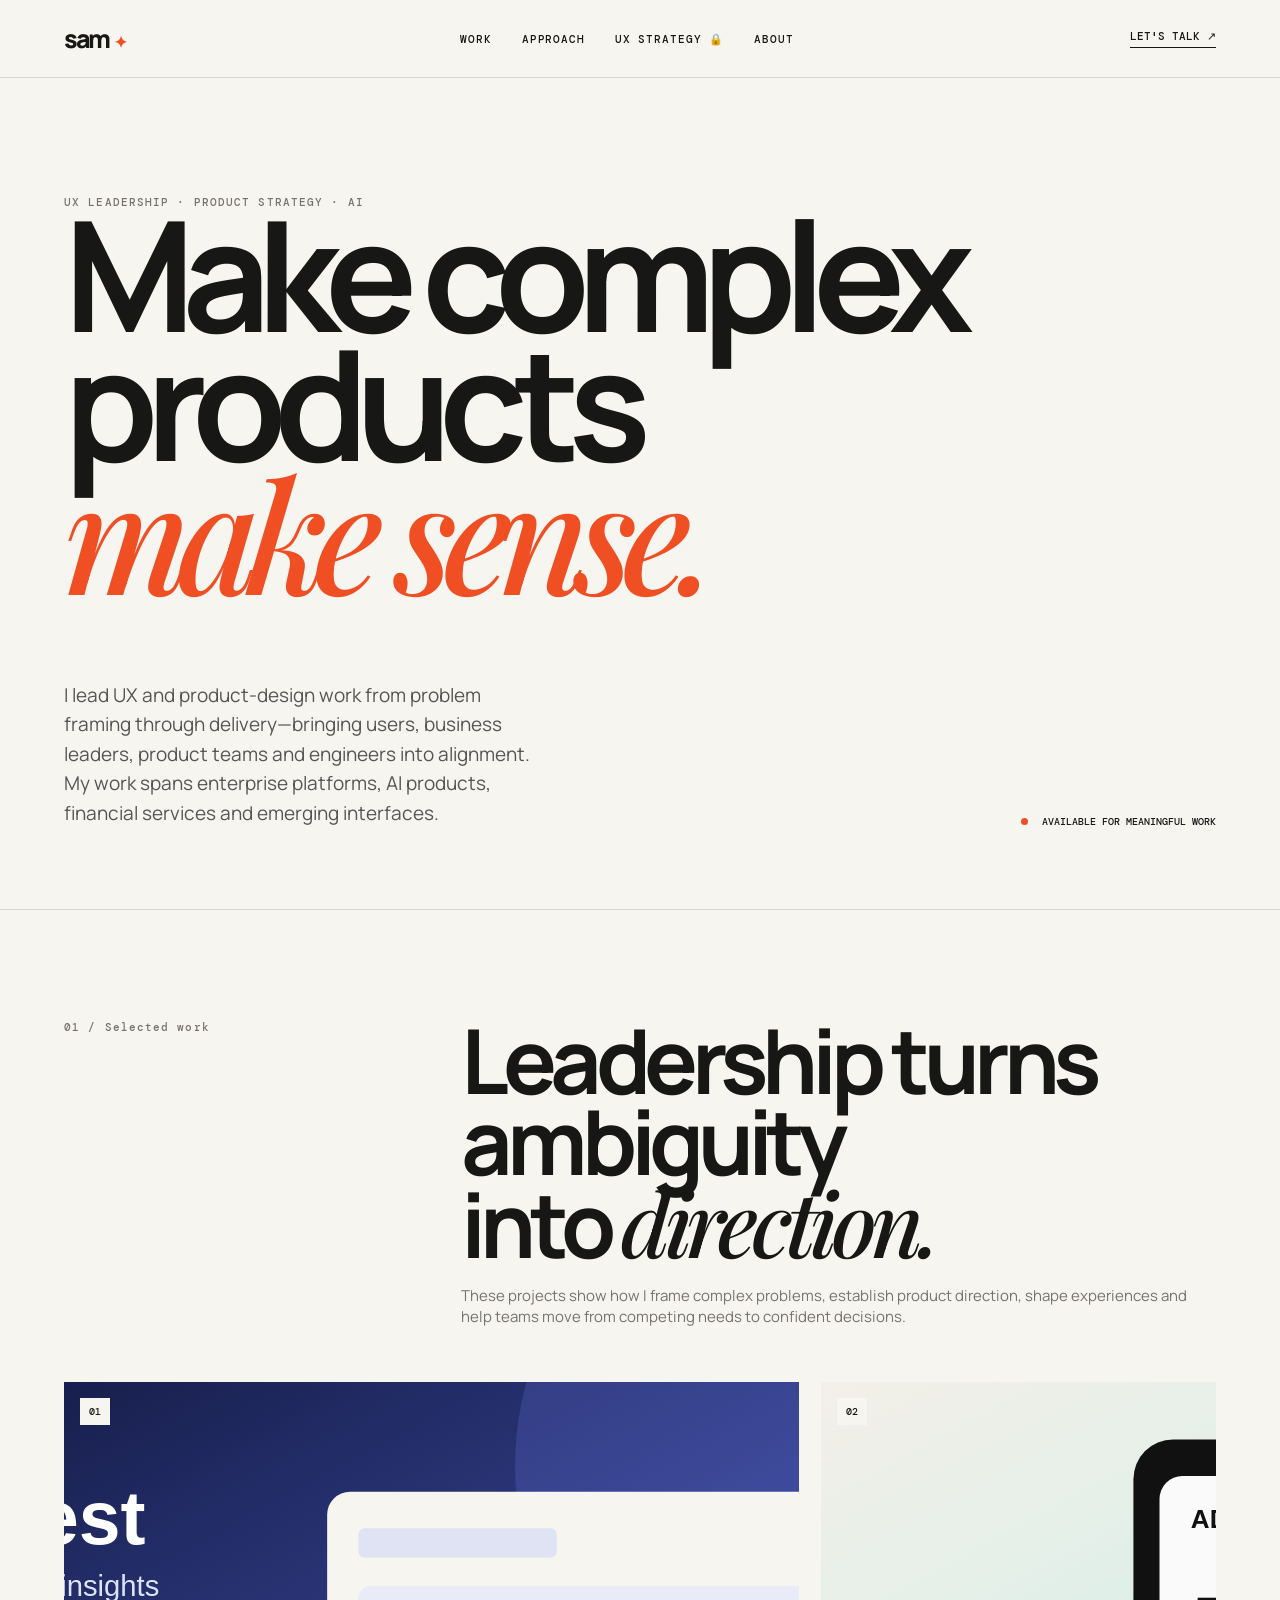
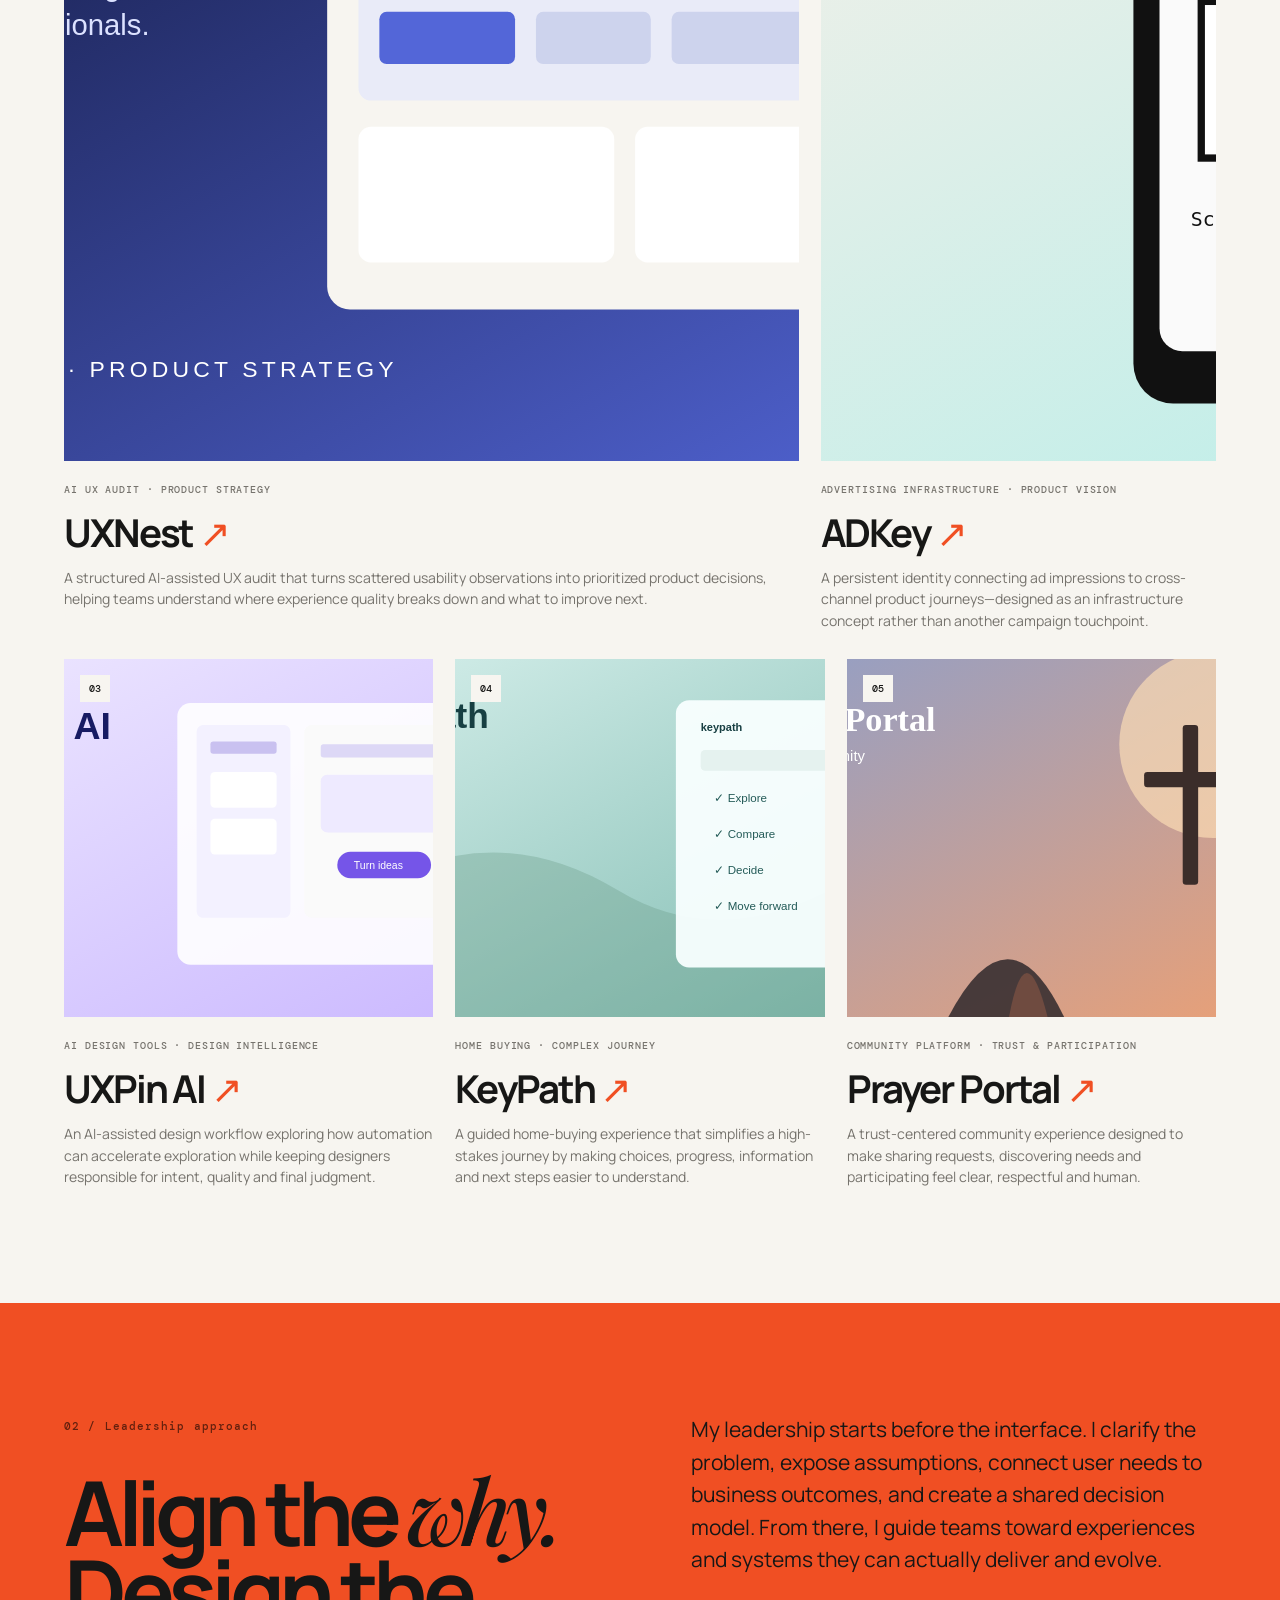
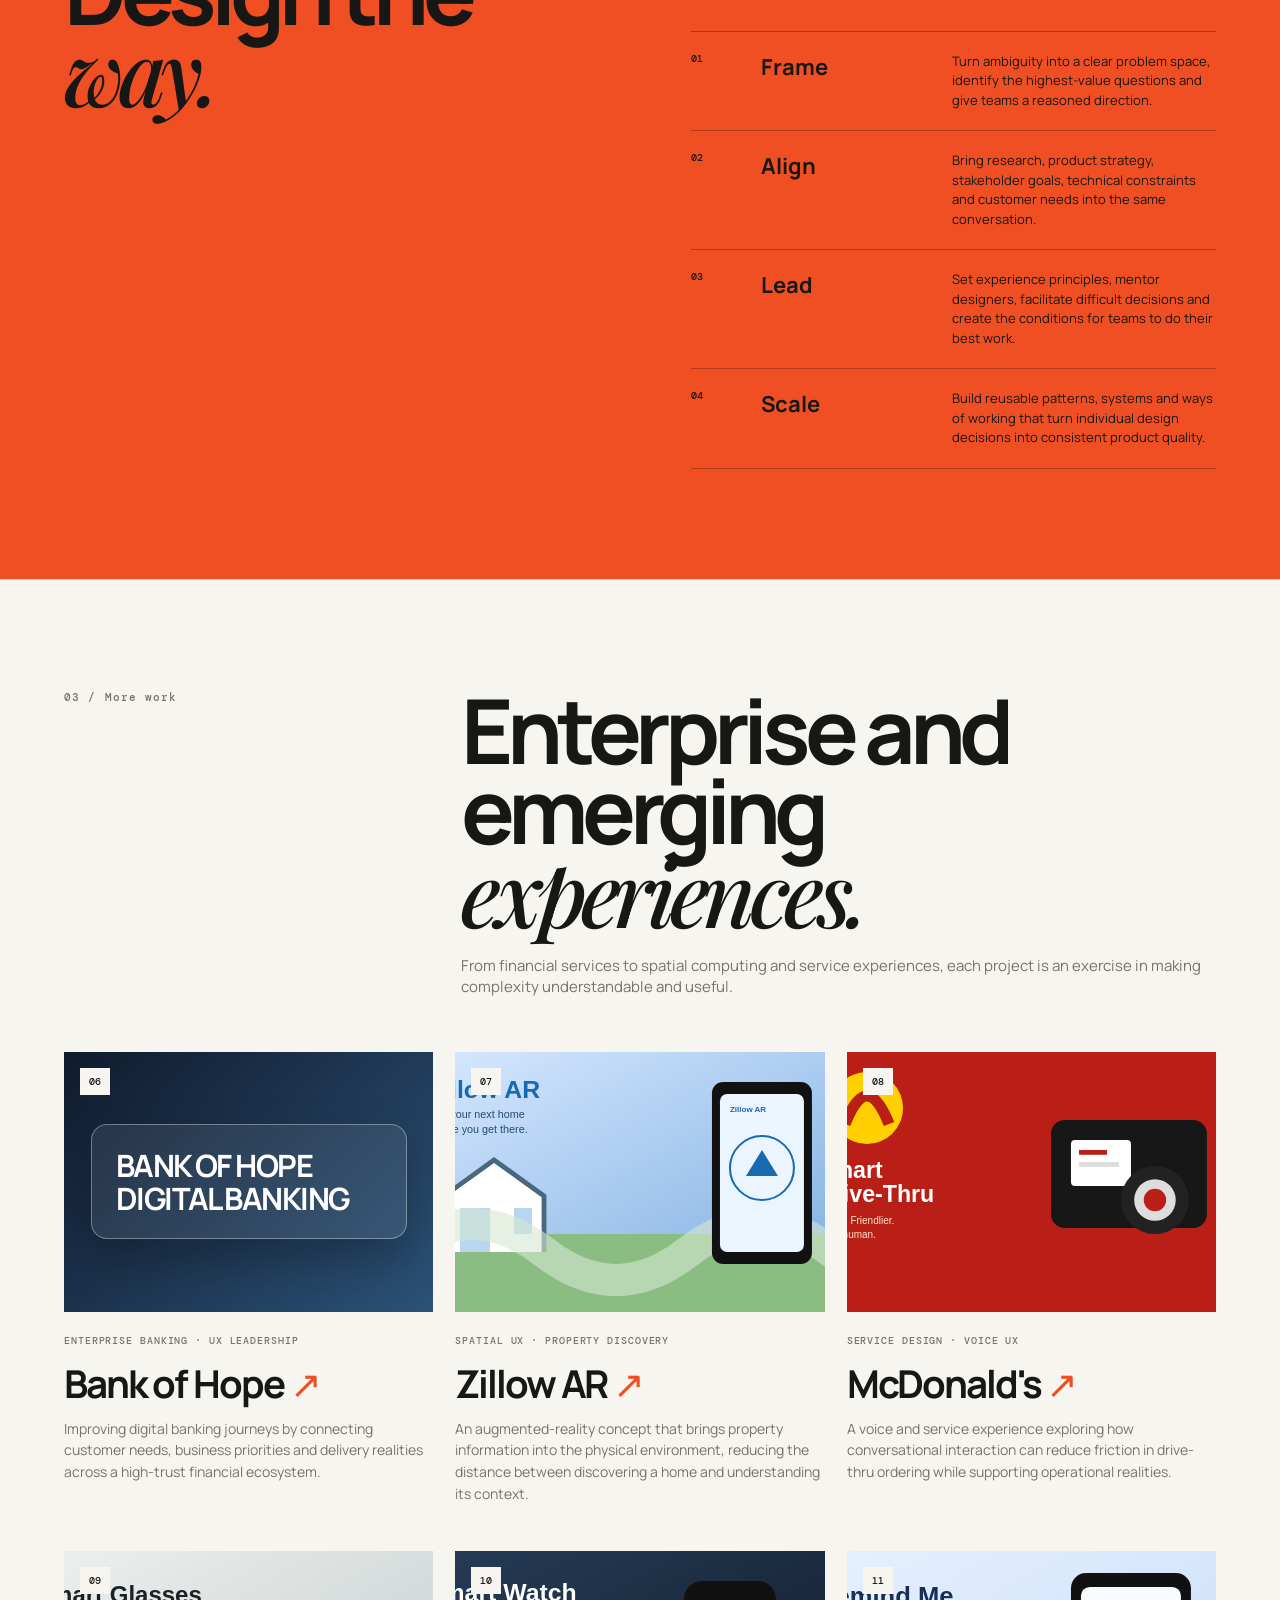
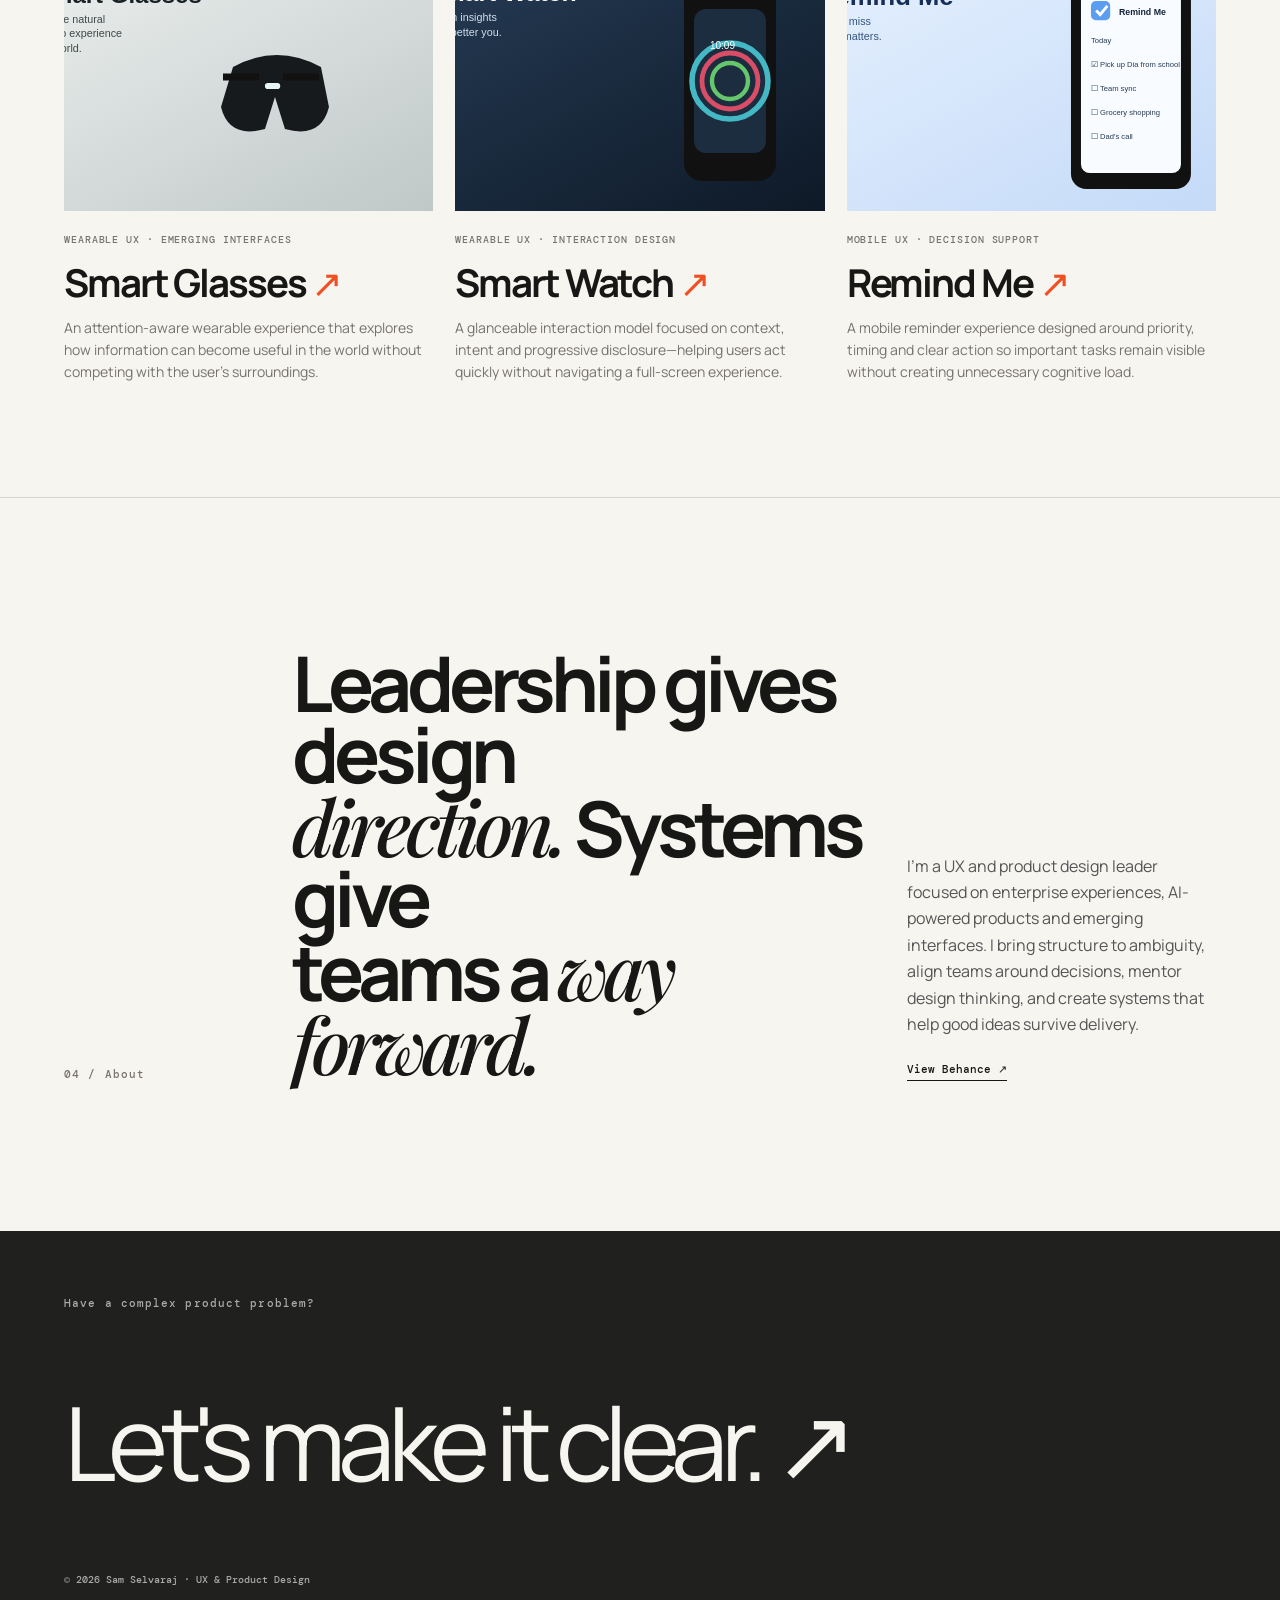
==== commit a861ce55: "Add private UX Strategy link to navigation" ====
--- a/index.html
+++ b/index.html
@@ -1 +1 @@
-<!doctype html><html lang="en"><head><meta charset="utf-8"><meta name="viewport" content="width=device-width,initial-scale=1"><title>Sam Selvaraj — UX & Product Design Leadership</title><meta name="description" content="Senior UX and product design leadership for enterprise, AI and emerging experiences."><link rel="stylesheet" href="style.css?v=20260907"></head><body><header><a class="logo" href="#">sam<span>✦</span></a><nav><a href="#work">Work</a><a href="#approach">Approach</a><a href="#about">About</a></nav><a class="contact" href="#contact">Let's talk ↗</a></header><main><section class="hero"><div class="hero-label">UX LEADERSHIP · PRODUCT STRATEGY · AI</div><h1>Make complex products<br><em>make sense.</em></h1><div class="hero-bottom"><p>I lead UX and product-design work from problem framing through delivery—bringing users, business leaders, product teams and engineers into alignment. My work spans enterprise platforms, AI products, financial services and emerging interfaces.</p><div class="availability"><i></i> Available for meaningful work</div></div></section><section id="work" class="work"><div class="section-intro"><span>01 / Selected work</span><div><h2>Leadership turns ambiguity<br>into <em>direction.</em></h2><p>These projects show how I frame complex problems, establish product direction, shape experiences and help teams move from competing needs to confident decisions.</p></div></div><div class="featured"><a class="project-card hero-card" href="pages/uxnest.html"><div class="thumb"><img src="assets/thumbs/uxnest.svg" alt="UXNest AI UX audit thumbnail"><span>01</span></div><div class="card-copy"><small>AI UX Audit · Product Strategy</small><h3>UXNest <b>↗</b></h3><p>A structured AI-assisted UX audit that turns scattered usability observations into prioritized product decisions, helping teams understand where experience quality breaks down and what to improve next.</p></div></a><a class="project-card" href="pages/adkey.html"><div class="thumb"><img src="assets/thumbs/adkey.svg" alt="ADKey advertising identity thumbnail"><span>02</span></div><div class="card-copy"><small>Advertising Infrastructure · Product Vision</small><h3>ADKey <b>↗</b></h3><p>A persistent identity connecting ad impressions to cross-channel product journeys—designed as an infrastructure concept rather than another campaign touchpoint.</p></div></a></div><div class="grid"><a class="project-card" href="pages/uxpin-ai.html"><div class="thumb"><img src="assets/thumbs/uxpin-ai.svg" alt="UXPin AI design tools thumbnail"><span>03</span></div><div class="card-copy"><small>AI Design Tools · Design Intelligence</small><h3>UXPin AI <b>↗</b></h3><p>An AI-assisted design workflow exploring how automation can accelerate exploration while keeping designers responsible for intent, quality and final judgment.</p></div></a><a class="project-card" href="pages/keypath.html"><div class="thumb"><img src="assets/thumbs/keypath.svg" alt="KeyPath home buying thumbnail"><span>04</span></div><div class="card-copy"><small>Home Buying · Complex Journey</small><h3>KeyPath <b>↗</b></h3><p>A guided home-buying experience that simplifies a high-stakes journey by making choices, progress, information and next steps easier to understand.</p></div></a><a class="project-card" href="pages/prayer-portal.html"><div class="thumb"><img src="assets/thumbs/prayer-portal.svg" alt="Prayer Portal community thumbnail"><span>05</span></div><div class="card-copy"><small>Community Platform · Trust & Participation</small><h3>Prayer Portal <b>↗</b></h3><p>A trust-centered community experience designed to make sharing requests, discovering needs and participating feel clear, respectful and human.</p></div></a></div></section><section id="approach" class="approach"><div><span>02 / Leadership approach</span><h2>Align the <em>why.</em><br>Design the <em>way.</em></h2></div><div class="approach-copy"><p>My leadership starts before the interface. I clarify the problem, expose assumptions, connect user needs to business outcomes, and create a shared decision model. From there, I guide teams toward experiences and systems they can actually deliver and evolve.</p><div class="principles"><div><b>01</b><h3>Frame</h3><p>Turn ambiguity into a clear problem space, identify the highest-value questions and give teams a reasoned direction.</p></div><div><b>02</b><h3>Align</h3><p>Bring research, product strategy, stakeholder goals, technical constraints and customer needs into the same conversation.</p></div><div><b>03</b><h3>Lead</h3><p>Set experience principles, mentor designers, facilitate difficult decisions and create the conditions for teams to do their best work.</p></div><div><b>04</b><h3>Scale</h3><p>Build reusable patterns, systems and ways of working that turn individual design decisions into consistent product quality.</p></div></div></div></section><section class="archive"><div class="section-intro"><span>03 / More work</span><div><h2>Enterprise and<br>emerging <em>experiences.</em></h2><p>From financial services to spatial computing and service experiences, each project is an exercise in making complexity understandable and useful.</p></div></div><div class="archive-grid"><a class="project-card" href="pages/banking.html"><div class="thumb"><img src="assets/thumbs/banking.svg" alt="Bank of Hope digital banking thumbnail"><span>06</span></div><div class="card-copy"><small>Enterprise Banking · UX Leadership</small><h3>Bank of Hope <b>↗</b></h3><p>Improving digital banking journeys by connecting customer needs, business priorities and delivery realities across a high-trust financial ecosystem.</p></div></a><a class="project-card" href="pages/zillow.html"><div class="thumb"><img src="assets/thumbs/zillow.svg" alt="Zillow AR property discovery thumbnail"><span>07</span></div><div class="card-copy"><small>Spatial UX · Property Discovery</small><h3>Zillow AR <b>↗</b></h3><p>An augmented-reality concept that brings property information into the physical environment, reducing the distance between discovering a home and understanding its context.</p></div></a><a class="project-card" href="pages/mcd.html"><div class="thumb"><img src="assets/thumbs/mcd.svg" alt="McDonald's Smart Drive-Thru thumbnail"><span>08</span></div><div class="card-copy"><small>Service Design · Voice UX</small><h3>McDonald's <b>↗</b></h3><p>A voice and service experience exploring how conversational interaction can reduce friction in drive-thru ordering while supporting operational realities.</p></div></a><a class="project-card" href="pages/glasses.html"><div class="thumb"><img src="assets/thumbs/glasses.svg" alt="Smart Glasses wearable UX thumbnail"><span>09</span></div><div class="card-copy"><small>Wearable UX · Emerging Interfaces</small><h3>Smart Glasses <b>↗</b></h3><p>An attention-aware wearable experience that explores how information can become useful in the world without competing with the user's surroundings.</p></div></a><a class="project-card" href="pages/watch.html"><div class="thumb"><img src="assets/thumbs/watch.svg" alt="Smart Watch interaction thumbnail"><span>10</span></div><div class="card-copy"><small>Wearable UX · Interaction Design</small><h3>Smart Watch <b>↗</b></h3><p>A glanceable interaction model focused on context, intent and progressive disclosure—helping users act quickly without navigating a full-screen experience.</p></div></a><a class="project-card" href="pages/remind.html"><div class="thumb"><img src="assets/thumbs/remind.svg" alt="Remind Me productivity thumbnail"><span>11</span></div><div class="card-copy"><small>Mobile UX · Decision Support</small><h3>Remind Me <b>↗</b></h3><p>A mobile reminder experience designed around priority, timing and clear action so important tasks remain visible without creating unnecessary cognitive load.</p></div></a></div></section><section id="about" class="about"><span>04 / About</span><h2>Leadership gives design<br><em>direction.</em> Systems give<br>teams a <em>way forward.</em></h2><div><p>I'm a UX and product design leader focused on enterprise experiences, AI-powered products and emerging interfaces. I bring structure to ambiguity, align teams around decisions, mentor design thinking, and create systems that help good ideas survive delivery.</p><a href="https://www.behance.net/ssamcbe" target="_blank">View Behance ↗</a></div></section></main><footer id="contact"><span>Have a complex product problem?</span><a href="mailto:samdesignx@gmail.com">Let's make it clear. ↗</a><small>© 2026 Sam Selvaraj · UX & Product Design</small></footer></body></html>+<!doctype html><html lang="en"><head><meta charset="utf-8"><meta name="viewport" content="width=device-width,initial-scale=1"><title>Sam Selvaraj — UX & Product Design Leadership</title><meta name="description" content="Senior UX and product design leadership for enterprise, AI and emerging experiences."><link rel="stylesheet" href="style.css?v=20260907"></head><body><header><a class="logo" href="#">sam<span>✦</span></a><nav><a href="#work">Work</a><a href="#approach">Approach</a><a href="pages/ux-strategy.html">UX Strategy 🔒</a><a href="#about">About</a></nav><a class="contact" href="#contact">Let's talk ↗</a></header><main><section class="hero"><div class="hero-label">UX LEADERSHIP · PRODUCT STRATEGY · AI</div><h1>Make complex products<br><em>make sense.</em></h1><div class="hero-bottom"><p>I lead UX and product-design work from problem framing through delivery—bringing users, business leaders, product teams and engineers into alignment. My work spans enterprise platforms, AI products, financial services and emerging interfaces.</p><div class="availability"><i></i> Available for meaningful work</div></div></section><section id="work" class="work"><div class="section-intro"><span>01 / Selected work</span><div><h2>Leadership turns ambiguity<br>into <em>direction.</em></h2><p>These projects show how I frame complex problems, establish product direction, shape experiences and help teams move from competing needs to confident decisions.</p></div></div><div class="featured"><a class="project-card hero-card" href="pages/uxnest.html"><div class="thumb"><img src="assets/thumbs/uxnest.svg" alt="UXNest AI UX audit thumbnail"><span>01</span></div><div class="card-copy"><small>AI UX Audit · Product Strategy</small><h3>UXNest <b>↗</b></h3><p>A structured AI-assisted UX audit that turns scattered usability observations into prioritized product decisions, helping teams understand where experience quality breaks down and what to improve next.</p></div></a><a class="project-card" href="pages/adkey.html"><div class="thumb"><img src="assets/thumbs/adkey.svg" alt="ADKey advertising identity thumbnail"><span>02</span></div><div class="card-copy"><small>Advertising Infrastructure · Product Vision</small><h3>ADKey <b>↗</b></h3><p>A persistent identity connecting ad impressions to cross-channel product journeys—designed as an infrastructure concept rather than another campaign touchpoint.</p></div></a></div><div class="grid"><a class="project-card" href="pages/uxpin-ai.html"><div class="thumb"><img src="assets/thumbs/uxpin-ai.svg" alt="UXPin AI design tools thumbnail"><span>03</span></div><div class="card-copy"><small>AI Design Tools · Design Intelligence</small><h3>UXPin AI <b>↗</b></h3><p>An AI-assisted design workflow exploring how automation can accelerate exploration while keeping designers responsible for intent, quality and final judgment.</p></div></a><a class="project-card" href="pages/keypath.html"><div class="thumb"><img src="assets/thumbs/keypath.svg" alt="KeyPath home buying thumbnail"><span>04</span></div><div class="card-copy"><small>Home Buying · Complex Journey</small><h3>KeyPath <b>↗</b></h3><p>A guided home-buying experience that simplifies a high-stakes journey by making choices, progress, information and next steps easier to understand.</p></div></a><a class="project-card" href="pages/prayer-portal.html"><div class="thumb"><img src="assets/thumbs/prayer-portal.svg" alt="Prayer Portal community thumbnail"><span>05</span></div><div class="card-copy"><small>Community Platform · Trust & Participation</small><h3>Prayer Portal <b>↗</b></h3><p>A trust-centered community experience designed to make sharing requests, discovering needs and participating feel clear, respectful and human.</p></div></a></div></section><section id="approach" class="approach"><div><span>02 / Leadership approach</span><h2>Align the <em>why.</em><br>Design the <em>way.</em></h2></div><div class="approach-copy"><p>My leadership starts before the interface. I clarify the problem, expose assumptions, connect user needs to business outcomes, and create a shared decision model. From there, I guide teams toward experiences and systems they can actually deliver and evolve.</p><div class="principles"><div><b>01</b><h3>Frame</h3><p>Turn ambiguity into a clear problem space, identify the highest-value questions and give teams a reasoned direction.</p></div><div><b>02</b><h3>Align</h3><p>Bring research, product strategy, stakeholder goals, technical constraints and customer needs into the same conversation.</p></div><div><b>03</b><h3>Lead</h3><p>Set experience principles, mentor designers, facilitate difficult decisions and create the conditions for teams to do their best work.</p></div><div><b>04</b><h3>Scale</h3><p>Build reusable patterns, systems and ways of working that turn individual design decisions into consistent product quality.</p></div></div></div></section><section class="archive"><div class="section-intro"><span>03 / More work</span><div><h2>Enterprise and<br>emerging <em>experiences.</em></h2><p>From financial services to spatial computing and service experiences, each project is an exercise in making complexity understandable and useful.</p></div></div><div class="archive-grid"><a class="project-card" href="pages/banking.html"><div class="thumb"><img src="assets/thumbs/banking.svg" alt="Bank of Hope digital banking thumbnail"><span>06</span></div><div class="card-copy"><small>Enterprise Banking · UX Leadership</small><h3>Bank of Hope <b>↗</b></h3><p>Improving digital banking journeys by connecting customer needs, business priorities and delivery realities across a high-trust financial ecosystem.</p></div></a><a class="project-card" href="pages/zillow.html"><div class="thumb"><img src="assets/thumbs/zillow.svg" alt="Zillow AR property discovery thumbnail"><span>07</span></div><div class="card-copy"><small>Spatial UX · Property Discovery</small><h3>Zillow AR <b>↗</b></h3><p>An augmented-reality concept that brings property information into the physical environment, reducing the distance between discovering a home and understanding its context.</p></div></a><a class="project-card" href="pages/mcd.html"><div class="thumb"><img src="assets/thumbs/mcd.svg" alt="McDonald's Smart Drive-Thru thumbnail"><span>08</span></div><div class="card-copy"><small>Service Design · Voice UX</small><h3>McDonald's <b>↗</b></h3><p>A voice and service experience exploring how conversational interaction can reduce friction in drive-thru ordering while supporting operational realities.</p></div></a><a class="project-card" href="pages/glasses.html"><div class="thumb"><img src="assets/thumbs/glasses.svg" alt="Smart Glasses wearable UX thumbnail"><span>09</span></div><div class="card-copy"><small>Wearable UX · Emerging Interfaces</small><h3>Smart Glasses <b>↗</b></h3><p>An attention-aware wearable experience that explores how information can become useful in the world without competing with the user's surroundings.</p></div></a><a class="project-card" href="pages/watch.html"><div class="thumb"><img src="assets/thumbs/watch.svg" alt="Smart Watch interaction thumbnail"><span>10</span></div><div class="card-copy"><small>Wearable UX · Interaction Design</small><h3>Smart Watch <b>↗</b></h3><p>A glanceable interaction model focused on context, intent and progressive disclosure—helping users act quickly without navigating a full-screen experience.</p></div></a><a class="project-card" href="pages/remind.html"><div class="thumb"><img src="assets/thumbs/remind.svg" alt="Remind Me productivity thumbnail"><span>11</span></div><div class="card-copy"><small>Mobile UX · Decision Support</small><h3>Remind Me <b>↗</b></h3><p>A mobile reminder experience designed around priority, timing and clear action so important tasks remain visible without creating unnecessary cognitive load.</p></div></a></div></section><section id="about" class="about"><span>04 / About</span><h2>Leadership gives design<br><em>direction.</em> Systems give<br>teams a <em>way forward.</em></h2><div><p>I'm a UX and product design leader focused on enterprise experiences, AI-powered products and emerging interfaces. I bring structure to ambiguity, align teams around decisions, mentor design thinking, and create systems that help good ideas survive delivery.</p><a href="https://www.behance.net/ssamcbe" target="_blank">View Behance ↗</a></div></section></main><footer id="contact"><span>Have a complex product problem?</span><a href="mailto:samdesignx@gmail.com">Let's make it clear. ↗</a><small>© 2026 Sam Selvaraj · UX & Product Design</small></footer></body></html>
